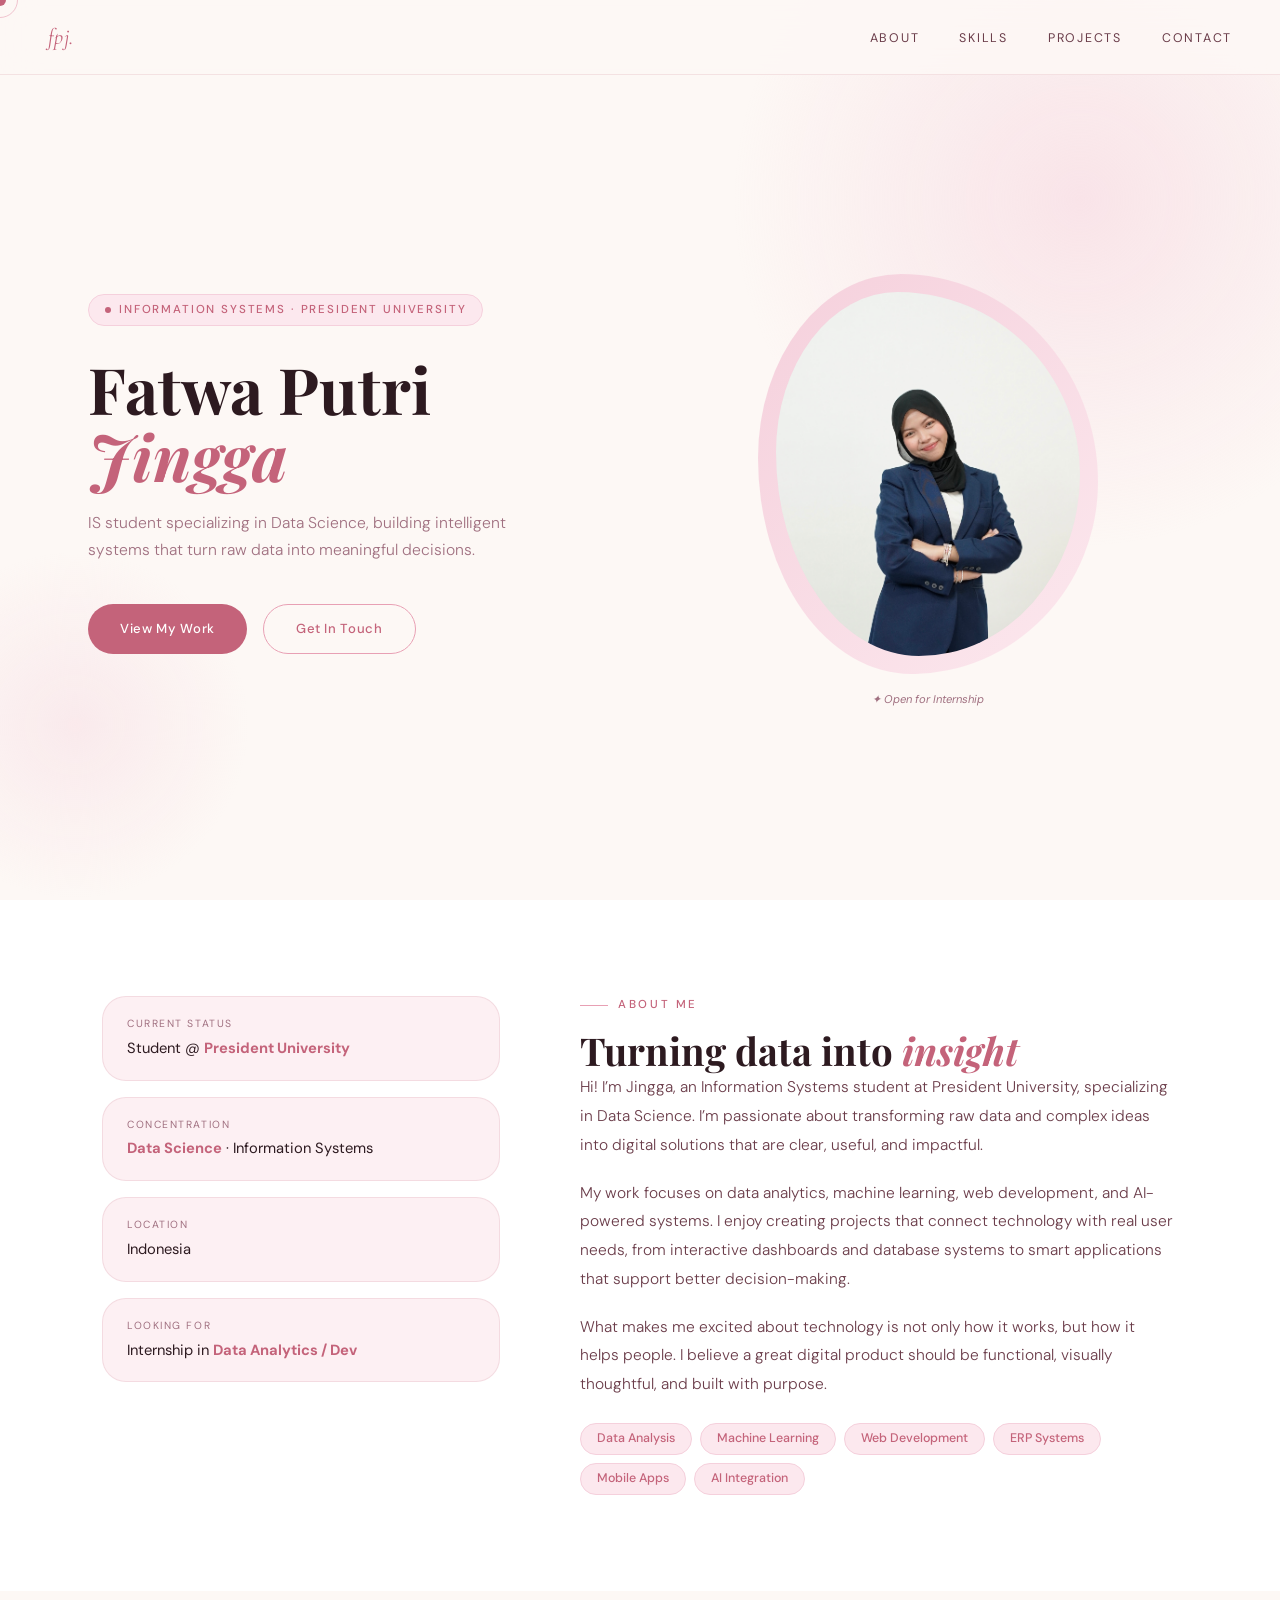
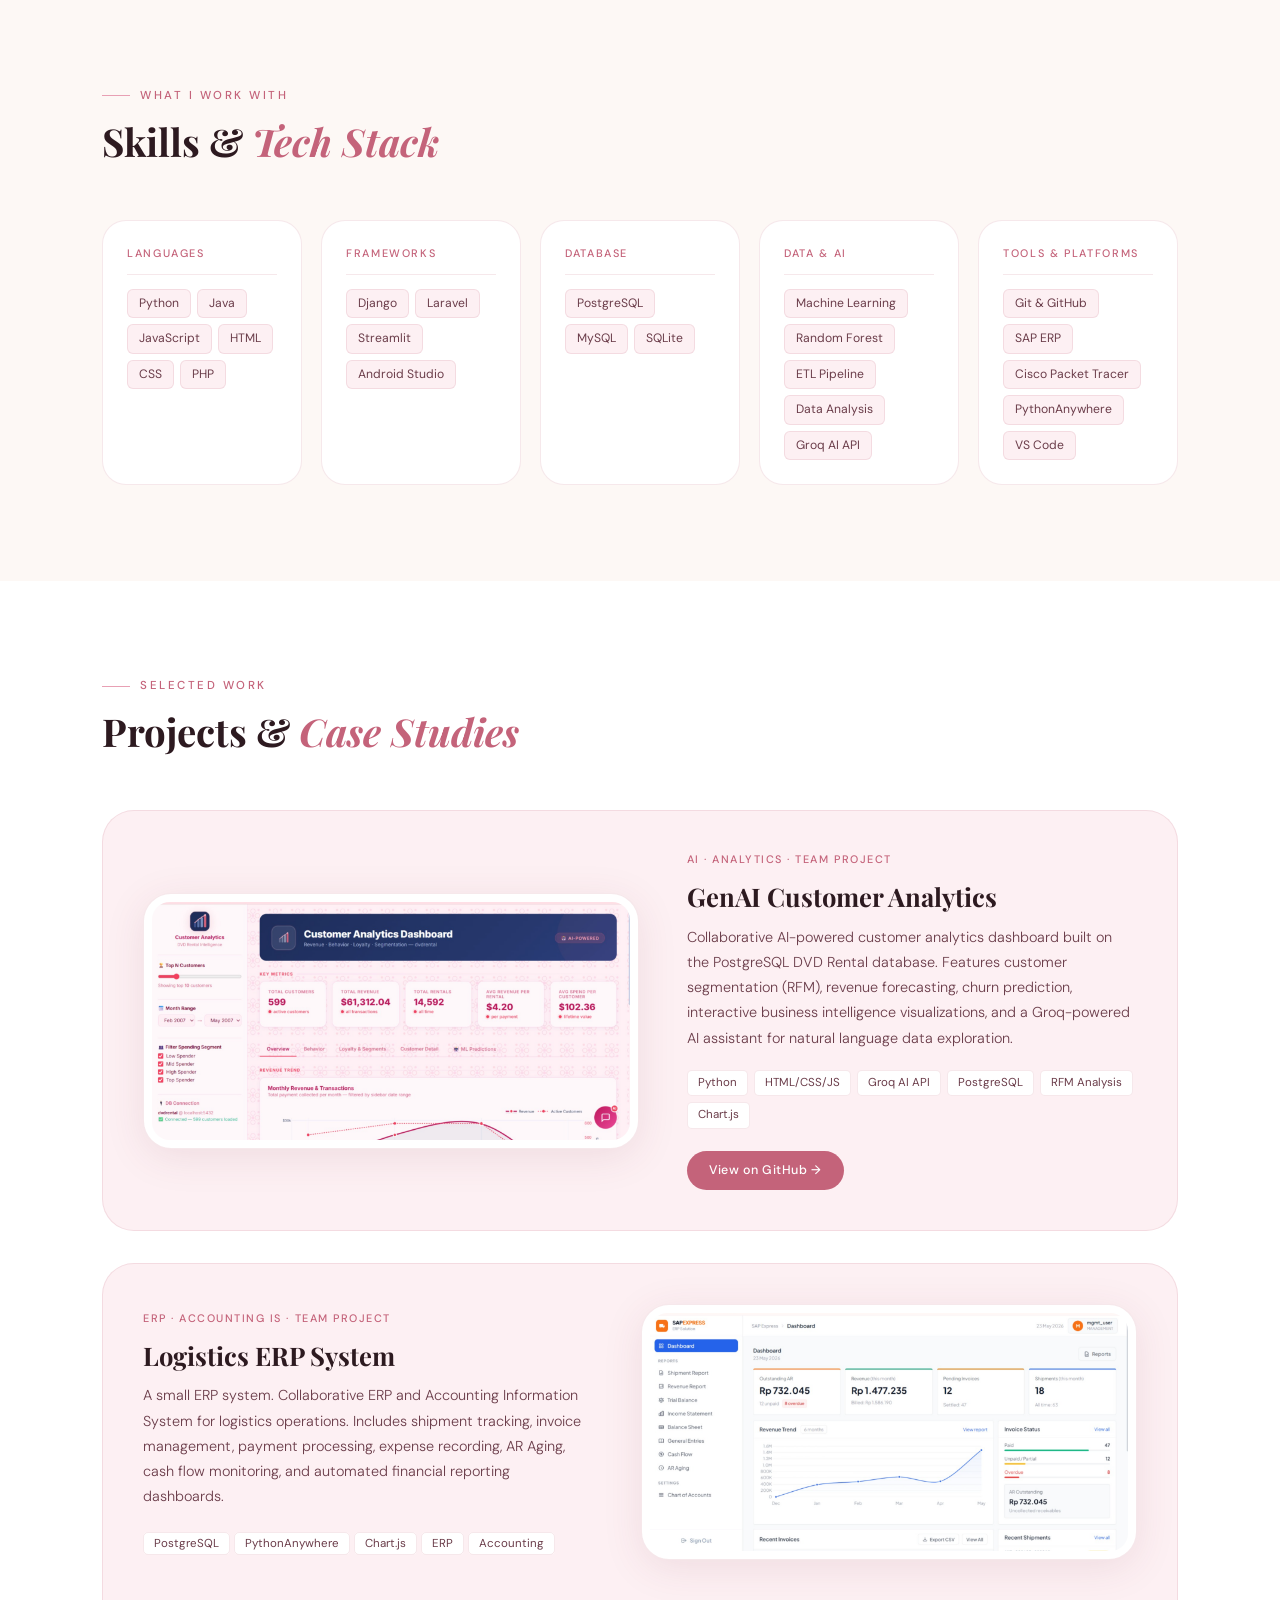
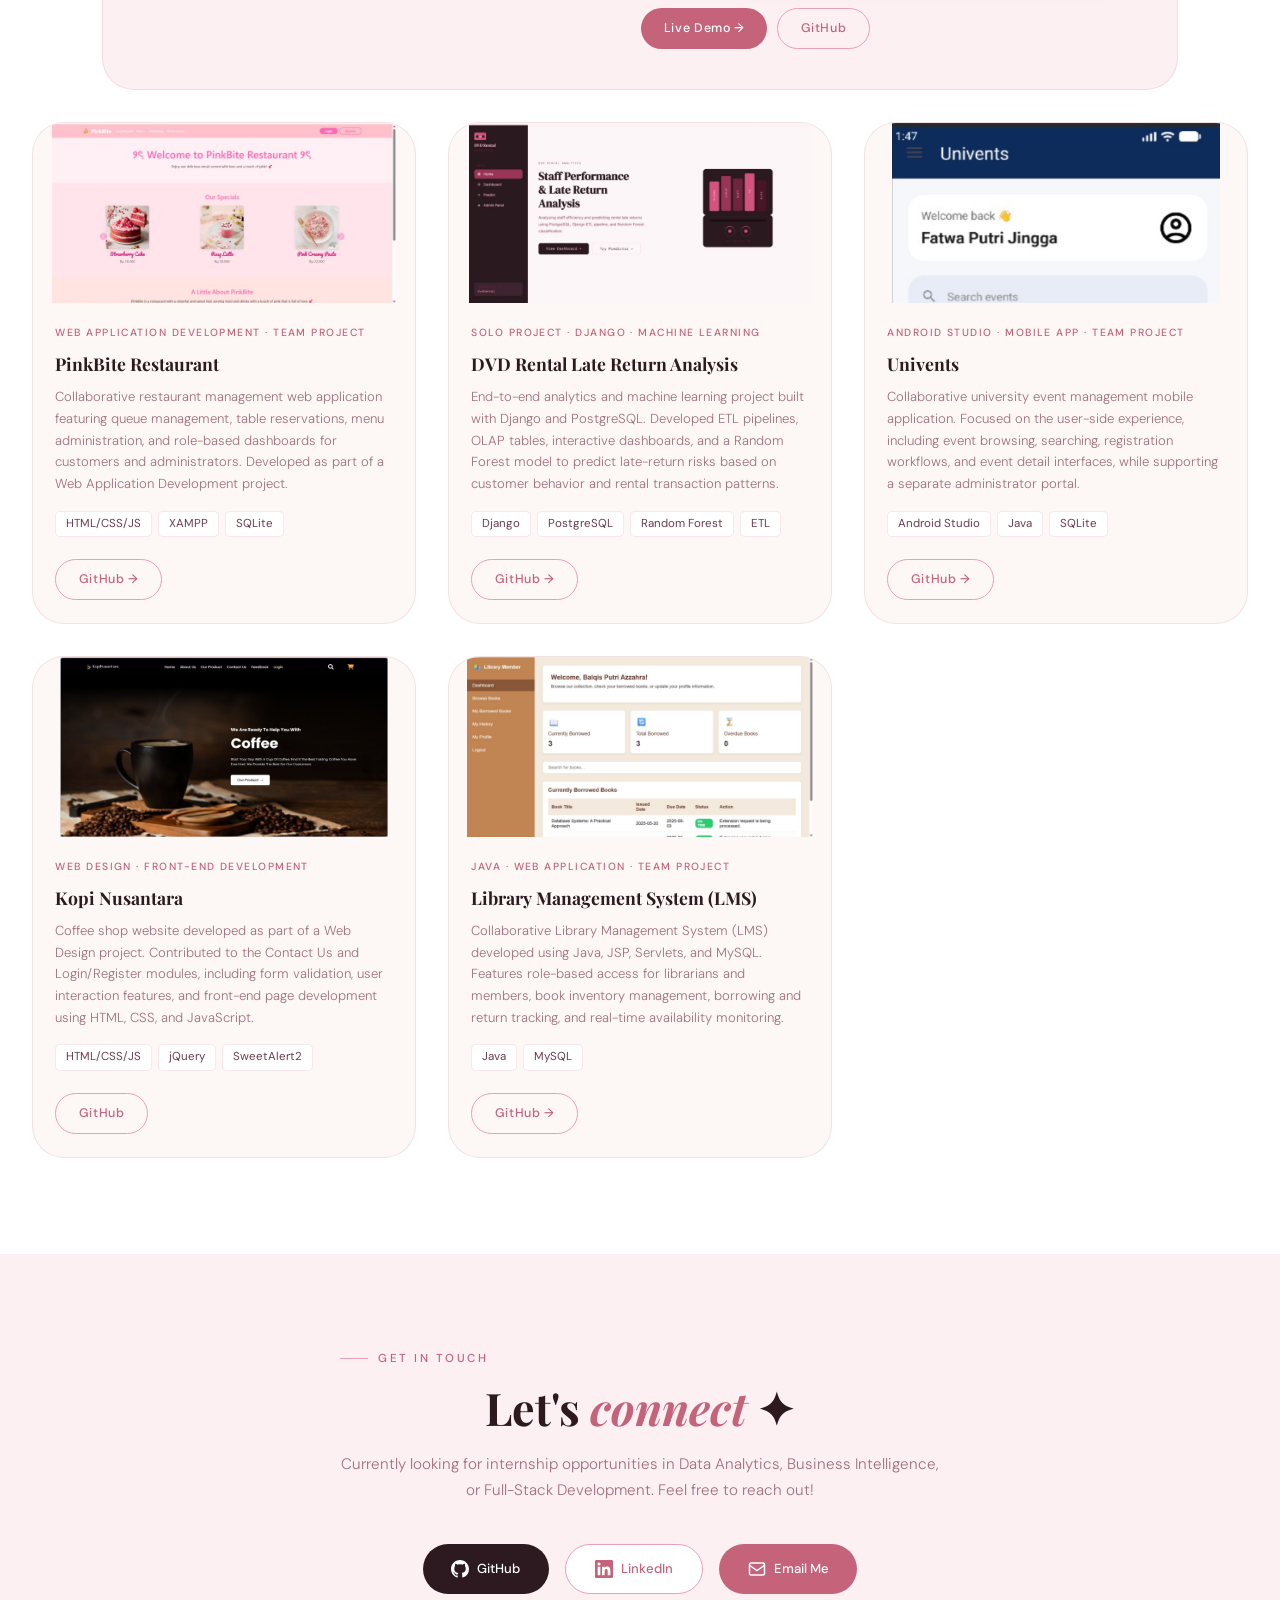
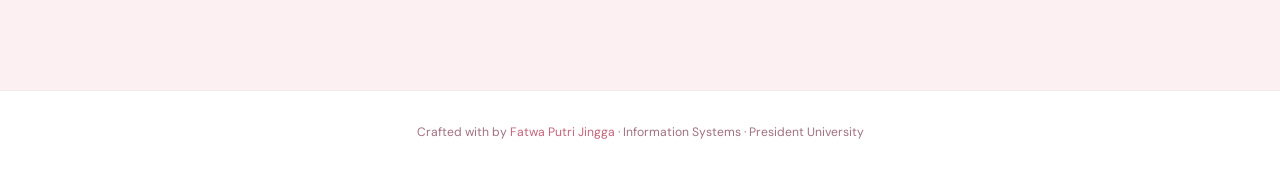
==== index.html @ 7d1b48f9 "Update index.html" ====
<!DOCTYPE html>
<html lang="en">
<head>
  <meta charset="UTF-8">
  <meta name="viewport" content="width=device-width, initial-scale=1.0">
  <meta name="description" content="Fatwa Putri Jingga, Information Systems student at President University, specializing in Data Science.">
  <title>Fatwa Putri Jingga | Portfolio</title>

  <!-- Google Fonts -->
  <link rel="preconnect" href="https://fonts.googleapis.com">
  <link rel="preconnect" href="https://fonts.gstatic.com" crossorigin>
  <link href="https://fonts.googleapis.com/css2?family=Cormorant+Garamond:ital,wght@0,300;0,400;0,600;1,300;1,400&family=DM+Sans:opsz,wght@9..40,300;9..40,400;9..40,500&family=Playfair+Display:ital,wght@0,700;1,400&display=swap" rel="stylesheet">

  <!-- Stylesheet -->
  <link rel="stylesheet" href="css/style.css">
</head>
<body>

  <!-- Custom Cursor -->
  <div class="cursor" id="cursor"></div>
  <div class="cursor-follower" id="follower"></div>

  <!-- ========== NAVBAR ========== -->
  <nav class="navbar" id="navbar">
    <a href="#hero" class="nav-logo">fpj.</a>
    <ul class="nav-links">
      <li><a href="#about">About</a></li>
      <li><a href="#skills">Skills</a></li>
      <li><a href="#projects">Projects</a></li>
      <li><a href="#contact">Contact</a></li>
    </ul>
    <button class="nav-toggle" id="navToggle" aria-label="Toggle menu">
      <span></span><span></span><span></span>
    </button>
  </nav>

  <!-- ========== HERO ========== -->
  <section id="hero" class="hero">
    <div class="hero-bg-blob blob-1"></div>
    <div class="hero-bg-blob blob-2"></div>

    <div class="hero-left">
      <div class="hero-eyebrow">
        <span class="eyebrow-dot"></span>
        Information Systems · President University
      </div>
      <h1 class="hero-name">
        Fatwa Putri<br>
        <span class="name-accent">Jingga</span>
      </h1>
      <p class="hero-tagline">
        IS student specializing in Data Science, building intelligent systems that turn raw data into meaningful decisions.
      </p>
      <div class="hero-cta">
        <a href="#projects" class="btn btn-primary">View My Work</a>
        <a href="#contact" class="btn btn-outline">Get In Touch</a>
      </div>
    </div>

    <div class="hero-right">
      <div class="photo-frame">
        <div class="photo-blob-bg"></div>
        <div class="photo-container">
          <img src="assets/images/jingga.jpeg" alt="Fatwa Putri Jingga">
          <div class="photo-placeholder">
            <div class="photo-placeholder-inner">
              <svg class="avatar-svg" viewBox="0 0 200 220" fill="none" xmlns="http://www.w3.org/2000/svg">
                <ellipse cx="100" cy="85" rx="42" ry="45" fill="#f5c6d4" opacity="0.9"/>
                <ellipse cx="100" cy="85" rx="34" ry="37" fill="#e8a0b4" opacity="0.7"/>
                <circle cx="100" cy="78" r="20" fill="#fdf0f3"/>
                <ellipse cx="93" cy="75" rx="3" ry="3.5" fill="#c4637a"/>
                <ellipse cx="107" cy="75" rx="3" ry="3.5" fill="#c4637a"/>
                <path d="M93 86 Q100 92 107 86" stroke="#c4637a" stroke-width="1.5" stroke-linecap="round" fill="none"/>
                <ellipse cx="86" cy="74" rx="6" ry="3" fill="#f5c6d4" opacity="0.6"/>
                <ellipse cx="114" cy="74" rx="6" ry="3" fill="#f5c6d4" opacity="0.6"/>
                <path d="M80 68 Q100 58 120 68" stroke="#7a2d42" stroke-width="1.2" stroke-linecap="round" fill="none" opacity="0.5"/>
                <ellipse cx="100" cy="165" rx="55" ry="40" fill="#f5c6d4" opacity="0.5"/>
                <path d="M60 130 Q65 108 100 105 Q135 108 140 130 L148 200 H52 Z" fill="#e8a0b4" opacity="0.6"/>
                <path d="M75 108 Q100 120 125 108" stroke="#fdf0f3" stroke-width="8" stroke-linecap="round" fill="none" opacity="0.4"/>
                <circle cx="68" cy="72" r="8" fill="#fce8ee" opacity="0.4"/>
                <circle cx="132" cy="68" r="6" fill="#fce8ee" opacity="0.3"/>
                <circle cx="78" cy="55" r="4" fill="#fce8ee" opacity="0.3"/>
              </svg>
              <p class="placeholder-hint">Add your photo here ✦</p>
            </div>
          </div>
        </div>
        <!-- <div class="floating-tag tag-1">PinkBite</div>
        <div class="floating-tag tag-2">GenAI Analytics</div>
        <div class="floating-tag tag-3">Data Science</div> -->
        <p class="available-badge">✦ Open for Internship</p>
      </div>
    </div>
  </section>

  <!-- ========== ABOUT ========== -->
  <section id="about" class="about">
    <div class="container">
      <div class="about-grid">
        <div class="about-cards reveal">
          <div class="info-card">
            <span class="card-label">Current Status</span>
            <span class="card-value">Student @ <strong>President University</strong></span>
          </div>
          <div class="info-card">
            <span class="card-label">Concentration</span>
            <span class="card-value"><strong>Data Science</strong> · Information Systems</span>
          </div>
          <div class="info-card">
            <span class="card-label">Location</span>
            <span class="card-value">Indonesia</span>
          </div>
          <div class="info-card">
            <span class="card-label">Looking For</span>
            <span class="card-value">Internship in <strong>Data Analytics / Dev</strong></span>
          </div>
        </div>

        <div class="about-content reveal">
          <div class="section-eyebrow">About Me</div>
          <h2 class="section-title">Turning data into <em>insight</em></h2>
          <p class="about-text">
            Hi! I’m Jingga, an Information Systems student at President University, specializing in Data Science. I’m passionate about transforming raw data and complex ideas into digital solutions that are clear, useful, and impactful.</p>
          <p class="about-text">
            My work focuses on data analytics, machine learning, web development, and AI-powered systems. I enjoy creating projects that connect technology with real user needs, from interactive dashboards and database systems to smart applications that support better decision-making.
          </p>
          <p class="about-text">
            What makes me excited about technology is not only how it works, but how it helps people. I believe a great digital product should be functional, visually thoughtful, and built with purpose.
          </p>
          <div class="focus-pills">
            <span class="pill">Data Analysis</span>
            <span class="pill">Machine Learning</span>
            <span class="pill">Web Development</span>
            <span class="pill">ERP Systems</span>
            <span class="pill">Mobile Apps</span>
            <span class="pill">AI Integration</span>
          </div>
        </div>
      </div>
    </div>
  </section>

  <!-- ========== SKILLS ========== -->
  <section id="skills" class="skills">
    <div class="container">
      <div class="section-header reveal">
        <div class="section-eyebrow">What I Work With</div>
        <h2 class="section-title">Skills & <em>Tech Stack</em></h2>
      </div>
      <div class="skills-grid reveal">
        <div class="skill-group">
          <h3 class="skill-group-title">Languages</h3>
          <div class="skill-tags">
            <span class="skill-tag">Python</span>
            <span class="skill-tag">Java</span>
            <span class="skill-tag">JavaScript</span>
            <span class="skill-tag">HTML</span>
            <span class="skill-tag">CSS</span>
            <span class="skill-tag">PHP</span>
          </div>
        </div>
        <div class="skill-group">
          <h3 class="skill-group-title">Frameworks</h3>
          <div class="skill-tags">
            <span class="skill-tag">Django</span>
            <span class="skill-tag">Laravel</span>
            <span class="skill-tag">Streamlit</span>
            <span class="skill-tag">Android Studio</span>
          </div>
        </div>
        <div class="skill-group">
          <h3 class="skill-group-title">Database</h3>
          <div class="skill-tags">
            <span class="skill-tag">PostgreSQL</span>
            <span class="skill-tag">MySQL</span>
            <span class="skill-tag">SQLite</span>
          </div>
        </div>
        <div class="skill-group">
          <h3 class="skill-group-title">Data & AI</h3>
          <div class="skill-tags">
            <span class="skill-tag">Machine Learning</span>
            <span class="skill-tag">Random Forest</span>
            <span class="skill-tag">ETL Pipeline</span>
            <span class="skill-tag">Data Analysis</span>
            <span class="skill-tag">Groq AI API</span>
          </div>
        </div>
        <div class="skill-group">
          <h3 class="skill-group-title">Tools & Platforms</h3>
          <div class="skill-tags">
            <span class="skill-tag">Git & GitHub</span>
            <span class="skill-tag">SAP ERP</span>
            <span class="skill-tag">Cisco Packet Tracer</span>
            <span class="skill-tag">PythonAnywhere</span>
            <span class="skill-tag">VS Code</span>
          </div>
        </div>
      </div>
    </div>
  </section>

  <!-- ========== PROJECTS ========== -->
  <section id="projects" class="projects">
    <div class="container">
      <div class="section-header reveal">
        <div class="section-eyebrow">Selected Work</div>
        <h2 class="section-title">Projects & <em>Case Studies</em></h2>
      </div>

      <!-- Featured: GenAI -->
      <div class="featured-card reveal">
        <div class="featured-img dashboard-img">
          <img src="assets/images/customer-analytics.png" alt="GenAI Customer Analytics">
        </div>
        <div class="featured-info">
          <div class="project-badge">AI · Analytics · Team Project</div>
          <h3 class="project-title">GenAI Customer Analytics</h3>
          <p class="project-desc">Collaborative AI-powered customer analytics dashboard built on the PostgreSQL DVD Rental database. Features customer segmentation (RFM), revenue forecasting, churn prediction, interactive business intelligence visualizations, and a Groq-powered AI assistant for natural language data exploration.</p>
          <div class="project-tech">
            <span class="tech-tag">Python</span>
            <span class="tech-tag">HTML/CSS/JS</span>
            <span class="tech-tag">Groq AI API</span>
            <span class="tech-tag">PostgreSQL</span>
            <span class="tech-tag">RFM Analysis</span>
            <span class="tech-tag">Chart.js</span>
          </div>
          <div class="project-links">
            <a href="https://github.com/marshaauliarizky/GEN-AI-Project"
              target="_blank"
              rel="noopener noreferrer"
              class="btn btn-primary btn-sm">
              View on GitHub →
            </a>
          </div>
        </div>
      </div>

      <!-- Featured: SAP Express -->
      <div class="featured-card featured-reverse reveal">
        <div class="featured-img dashboard-img">
          <img src="assets/images/sap-express.png" alt="Logistics ERP System">
        </div>
        <div class="featured-info">
          <div class="project-badge">ERP · Accounting IS · Team Project</div>
          <h3 class="project-title">Logistics ERP System</h3>
          <p class="project-desc">A small ERP system. Collaborative ERP and Accounting Information System for logistics operations. Includes shipment tracking, invoice management, payment processing, expense recording, AR Aging, cash flow monitoring, and automated financial reporting dashboards.</p>
            <span class="tech-tag">PostgreSQL</span>
            <span class="tech-tag">PythonAnywhere</span>
            <span class="tech-tag">Chart.js</span>
            <span class="tech-tag">ERP</span>
            <span class="tech-tag">Accounting</span>
          </div>
          <div class="project-links">
            <a href="https://guzelaz23.pythonanywhere.com/dashboard/" target="_blank" rel="noopener noreferrer" class="btn btn-primary btn-sm">Live Demo →</a>
            <a href="https://github.com/guzelaz23/LogisticsERPSystem" target="_blank" rel="noopener noreferrer" class="btn btn-outline btn-sm">GitHub</a>
          </div>
        </div>
      </div>

      <!-- Project Grid -->
      <div class="projects-grid">

        <div class="project-card reveal">
          <div class="card-img">
            <img src="assets/images/pinkbite.jpeg" alt="PinkBite Restaurant" class="project-image">
          </div>
          <div class="card-body">
            <div class="card-badge">Web Application Development · Team Project</div>
            <h3 class="card-title">PinkBite Restaurant</h3>
            <p class="card-desc">Collaborative restaurant management web application featuring queue management, table reservations, menu administration, and role-based dashboards for customers and administrators. Developed as part of a Web Application Development project.</p>
            <div class="project-tech">
              <span class="tech-tag">HTML/CSS/JS</span>
              <span class="tech-tag">XAMPP</span>
              <span class="tech-tag">SQLite</span>
            </div>
            <a href="https://github.com/jingga06/PinkBite-Database" target="_blank" rel="noopener noreferrer" class="btn btn-outline btn-sm">GitHub →</a>
          </div>
        </div>

        <div class="project-card reveal">
          <div class="card-img">
            <img src="assets/images/staff-performance-and-late-return-analysis.jpeg" alt="DVD Rental Late Return Analysis" class="project-image">
          </div>
          <div class="card-body">
            <div class="card-badge">Solo Project · Django · Machine Learning</div>
            <h3 class="card-title">DVD Rental Late Return Analysis</h3>
            <p class="card-desc">End-to-end analytics and machine learning project built with Django and PostgreSQL. Developed ETL pipelines, OLAP tables, interactive dashboards, and a Random Forest model to predict late-return risks based on customer behavior and rental transaction patterns.</p>
            <div class="project-tech">
              <span class="tech-tag">Django</span>
              <span class="tech-tag">PostgreSQL</span>
              <span class="tech-tag">Random Forest</span>
              <span class="tech-tag">ETL</span>
            </div>
            <a href="https://github.com/jingga06/Staff-Performance-and-Late-Return-Analysis" target="_blank" rel="noopener noreferrer" class="btn btn-outline btn-sm">GitHub →</a>
          </div>
        </div>

        <div class="project-card reveal">
          <div class="card-img">
            <img src="assets/images/univents.png" alt="Univents" class="project-image">
          </div>
          <div class="card-body">
            <div class="card-badge">Android Studio · Mobile App · Team Project</div>
            <h3 class="card-title">Univents</h3>
            <p class="card-desc">Collaborative university event management mobile application. Focused on the user-side experience, including event browsing, searching, registration workflows, and event detail interfaces, while supporting a separate administrator portal.</p>
            <div class="project-tech">
              <span class="tech-tag">Android Studio</span>
              <span class="tech-tag">Java</span>
              <span class="tech-tag">SQLite</span>
            </div>
            <a href="https://github.com/jingga06/Univents" target="_blank" rel="noopener noreferrer" class="btn btn-outline btn-sm">GitHub →</a>
          </div>
        </div>

        <div class="project-card reveal">
          <div class="card-img">
            <img src="assets/images/kopinusantara.png" alt="Kopi Nusantara" class="project-image">
          </div>
          <div class="card-body">
            <div class="card-badge">Web Design · Front-End Development</div>
            <h3 class="card-title">Kopi Nusantara</h3>
            <p class="card-desc">Coffee shop website developed as part of a Web Design project. Contributed to the Contact Us and Login/Register modules, including form validation, user interaction features, and front-end page development using HTML, CSS, and JavaScript.</p>
            <div class="project-tech">
              <span class="tech-tag">HTML/CSS/JS</span>
              <span class="tech-tag">jQuery</span>
              <span class="tech-tag">SweetAlert2</span>
            </div>
            <div class="project-links">
              <!-- <a href="https://kopinusantara.berkumpulyuk.com/IndexFrame.html" target="_blank" rel="noopener noreferrer" class="btn btn-primary btn-sm">Live →</a> -->
              <a href="https://github.com/jingga06/KopiNusantara-WebDesign" target="_blank" rel="noopener noreferrer" class="btn btn-outline btn-sm">GitHub</a>
            </div>
          </div>
        </div>

        <div class="project-card reveal">
          <div class="card-img">
            <img src="assets/images/lms-customer.png" alt="Library Management System (LMS)" class="project-image">
          </div>
          <div class="card-body">
            <div class="card-badge">Java · Web Application · Team Project</div>
            <h3 class="card-title">Library Management System (LMS)</h3>
            <p class="card-desc">Collaborative Library Management System (LMS) developed using Java, JSP, Servlets, and MySQL. Features role-based access for librarians and members, book inventory management, borrowing and return tracking, and real-time availability monitoring.</p>
            <div class="project-tech">
              <span class="tech-tag">Java</span>
              <span class="tech-tag">MySQL</span>
            </div>
            <a href="https://github.com/jingga06/Library-Management-System" target="_blank" rel="noopener noreferrer" class="btn btn-outline btn-sm">GitHub →</a>
          </div>
        </div>

      </div>
    </div>
  </section>

  <!-- ========== CONTACT ========== -->
  <section id="contact" class="contact">
    <div class="container">
      <div class="contact-inner reveal">
        <div class="section-eyebrow">Get In Touch</div>
        <h2 class="contact-title">Let's <em>connect</em> ✦</h2>
        <p class="contact-sub">
          Currently looking for internship opportunities in Data Analytics, Business Intelligence, or Full-Stack Development. Feel free to reach out!
        </p>
        <div class="contact-links">
          <a href="https://github.com/jingga06" target="_blank" rel="noopener noreferrer" class="contact-btn github">
            <svg width="18" height="18" viewBox="0 0 24 24" fill="currentColor"><path d="M12 0C5.37 0 0 5.37 0 12c0 5.31 3.435 9.795 8.205 11.385.6.105.825-.255.825-.57 0-.285-.015-1.23-.015-2.235-3.015.555-3.795-.735-4.035-1.41-.135-.345-.72-1.41-1.23-1.695-.42-.225-1.02-.78-.015-.795.945-.015 1.62.87 1.845 1.23 1.08 1.815 2.805 1.305 3.495.99.105-.78.42-1.305.765-1.605-2.67-.3-5.46-1.335-5.46-5.925 0-1.305.465-2.385 1.23-3.225-.12-.3-.54-1.53.12-3.18 0 0 1.005-.315 3.3 1.23.96-.27 1.98-.405 3-.405s2.04.135 3 .405c2.295-1.56 3.3-1.23 3.3-1.23.66 1.65.24 2.88.12 3.18.765.84 1.23 1.905 1.23 3.225 0 4.605-2.805 5.625-5.475 5.925.435.375.81 1.095.81 2.22 0 1.605-.015 2.895-.015 3.3 0 .315.225.69.825.57A12.02 12.02 0 0024 12c0-6.63-5.37-12-12-12z"/></svg>
            GitHub
          </a>
          <a href="https://www.linkedin.com/in/fatwa-putri-jingga-980a13325?utm_source=share_via&utm_content=profile&utm_medium=member_ios" target="_blank" rel="noopener noreferrer" class="contact-btn linkedin">
            <svg width="18" height="18" viewBox="0 0 24 24" fill="currentColor"><path d="M20.447 20.452h-3.554v-5.569c0-1.328-.027-3.037-1.852-3.037-1.853 0-2.136 1.445-2.136 2.939v5.667H9.351V9h3.414v1.561h.046c.477-.9 1.637-1.85 3.37-1.85 3.601 0 4.267 2.37 4.267 5.455v6.286zM5.337 7.433a2.062 2.062 0 01-2.063-2.065 2.064 2.064 0 112.063 2.065zm1.782 13.019H3.555V9h3.564v11.452zM22.225 0H1.771C.792 0 0 .774 0 1.729v20.542C0 23.227.792 24 1.771 24h20.451C23.2 24 24 23.227 24 22.271V1.729C24 .774 23.2 0 22.222 0h.003z"/></svg>
            LinkedIn
          </a>
          <a href="https://mail.google.com/mail/?view=cm&fs=1&to=fatwaptrjingga@gmail.com&su=Internship%20Opportunity" target="_blank" rel="noopener noreferrer" class="contact-btn email">
            <svg width="18" height="18" viewBox="0 0 24 24" fill="none" stroke="currentColor" stroke-width="2"><rect x="2" y="4" width="20" height="16" rx="2"/><path d="m22 7-10 7L2 7"/></svg>
            Email Me
          </a>
        </div>
      </div>
    </div>
  </section>

  <!-- ========== FOOTER ========== -->
  <footer class="footer">
    <p>Crafted with by <span>Fatwa Putri Jingga</span> · Information Systems · President University</p>
  </footer>

  <!-- Script -->
  <script src="js/main.js"></script>
</body>
</html>
---- css/style.css ----
/* =============================================
   FATWA PUTRI JINGGA — PORTFOLIO
   style.css
   ============================================= */

/* ---- FONTS & ROOT VARIABLES ---- */
:root {
  --rose:        #e8a0b4;
  --rose-deep:   #c4637a;
  --rose-dark:   #7a2d42;
  --rose-soft:   #f5d0dc;
  --rose-pale:   #fdf0f3;
  --blush:       #fce8ee;
  --cream:       #fdf8f5;
  --white:       #ffffff;
  --text:        #2d1a20;
  --text-mid:    #6b3d4a;
  --text-soft:   #a07080;
  --border:      rgba(196, 99, 122, 0.15);
  --shadow:      0 8px 40px rgba(122, 45, 66, 0.10);
  --shadow-lg:   0 16px 60px rgba(122, 45, 66, 0.14);

  --font-serif:  'Playfair Display', Georgia, serif;
  --font-display:'Cormorant Garamond', Georgia, serif;
  --font-sans:   'DM Sans', system-ui, sans-serif;

  --radius-sm:   8px;
  --radius-md:   16px;
  --radius-lg:   24px;
  --radius-xl:   32px;
  --radius-full: 999px;
}

/* ---- RESET ---- */
*, *::before, *::after {
  box-sizing: border-box;
  margin: 0;
  padding: 0;
}

html {
  scroll-behavior: smooth;
  font-size: 16px;
}

body {
  font-family: var(--font-sans);
  background-color: var(--cream);
  color: var(--text);
  overflow-x: hidden;
  cursor: none;
  line-height: 1.6;
}

img {
  max-width: 100%;
  display: block;
}

a {
  text-decoration: none;
  color: inherit;
}

ul {
  list-style: none;
}

/* ---- SCROLLBAR ---- */
::-webkit-scrollbar { width: 4px; }
::-webkit-scrollbar-track { background: var(--blush); }
::-webkit-scrollbar-thumb { background: var(--rose); border-radius: var(--radius-full); }

/* =============================================
   CURSOR
   ============================================= */
.cursor,
.cursor-follower {
  position: fixed;
  border-radius: 50%;
  pointer-events: none;
  z-index: 9999;
  transform: translate(-50%, -50%);
  transition: transform 0.15s ease, width 0.25s ease, height 0.25s ease, background 0.2s ease;
}

.cursor {
  width: 12px;
  height: 12px;
  background: var(--rose-deep);
}

.cursor-follower {
  width: 36px;
  height: 36px;
  border: 1.5px solid var(--rose);
  background: transparent;
  opacity: 0.6;
  z-index: 9998;
  transition: transform 0.18s ease;
}

/* =============================================
   NAVBAR
   ============================================= */
.navbar {
  position: fixed;
  top: 0; left: 0; right: 0;
  z-index: 100;
  display: flex;
  align-items: center;
  justify-content: space-between;
  padding: 1.2rem 3rem;
  background: rgba(253, 248, 245, 0.88);
  backdrop-filter: blur(18px);
  -webkit-backdrop-filter: blur(18px);
  border-bottom: 1px solid var(--border);
  transition: padding 0.3s ease, box-shadow 0.3s ease;
}

.navbar.scrolled {
  padding: 0.9rem 3rem;
  box-shadow: var(--shadow);
}

.nav-logo {
  font-family: var(--font-display);
  font-size: 1.4rem;
  font-weight: 400;
  font-style: italic;
  color: var(--rose-deep);
  letter-spacing: 0.02em;
}

.nav-links {
  display: flex;
  gap: 2.5rem;
}

.nav-links a {
  font-size: 0.78rem;
  font-weight: 400;
  letter-spacing: 0.14em;
  text-transform: uppercase;
  color: var(--text-mid);
  position: relative;
  transition: color 0.2s;
}

.nav-links a::after {
  content: '';
  position: absolute;
  bottom: -3px; left: 0;
  width: 0; height: 1px;
  background: var(--rose-deep);
  transition: width 0.3s ease;
}

.nav-links a:hover { color: var(--rose-deep); }
.nav-links a:hover::after { width: 100%; }

.nav-toggle {
  display: none;
  flex-direction: column;
  gap: 5px;
  background: none;
  border: none;
  cursor: pointer;
  padding: 4px;
}

.nav-toggle span {
  display: block;
  width: 22px; height: 2px;
  background: var(--rose-deep);
  border-radius: var(--radius-full);
  transition: all 0.3s ease;
}

/* =============================================
   SHARED / UTILITIES
   ============================================= */
.container {
  max-width: 1140px;
  margin: 0 auto;
  padding-left: 2rem;
  padding-right: 2rem;
}

section { padding: 6rem 0; }

.section-header { margin-bottom: 3.5rem; }

.section-eyebrow {
  font-size: 0.72rem;
  letter-spacing: 0.22em;
  text-transform: uppercase;
  color: var(--rose-deep);
  font-weight: 500;
  display: flex;
  align-items: center;
  gap: 10px;
  margin-bottom: 0.8rem;
}

.section-eyebrow::before {
  content: '';
  width: 28px; height: 1px;
  background: var(--rose);
  flex-shrink: 0;
}

.section-title {
  font-family: var(--font-serif);
  font-size: clamp(1.8rem, 3vw, 2.6rem);
  font-weight: 700;
  color: var(--text);
  line-height: 1.2;
}

.section-title em {
  color: var(--rose-deep);
  font-style: italic;
}

/* BUTTONS */
.btn {
  display: inline-flex;
  align-items: center;
  gap: 6px;
  padding: 0.85rem 2rem;
  border-radius: var(--radius-full);
  font-family: var(--font-sans);
  font-size: 0.82rem;
  font-weight: 500;
  letter-spacing: 0.05em;
  cursor: none;
  border: none;
  transition: background 0.2s ease, transform 0.2s ease, box-shadow 0.2s ease;
}

.btn-primary {
  background: var(--rose-deep);
  color: var(--white);
}

.btn-primary:hover {
  background: var(--rose-dark);
  transform: translateY(-2px);
  box-shadow: 0 8px 24px rgba(196, 99, 122, 0.3);
}

.btn-outline {
  background: transparent;
  color: var(--rose-deep);
  border: 1.5px solid var(--rose);
}

.btn-outline:hover {
  background: var(--blush);
  transform: translateY(-2px);
}

.btn-sm {
  padding: 0.6rem 1.4rem;
  font-size: 0.78rem;
}

/* REVEAL ANIMATION */
.reveal {
  opacity: 0;
  transform: translateY(32px);
  transition: opacity 0.7s ease, transform 0.7s ease;
}

.reveal.visible {
  opacity: 1;
  transform: translateY(0);
}

/* =============================================
   HERO
   ============================================= */
.hero {
  min-height: 100vh;
  display: grid;
  grid-template-columns: 1fr 1fr;
  align-items: center;
  gap: 3rem;
  padding: 8rem 3rem 5rem;
  max-width: 1200px;
  margin: 0 auto;
  position: relative;
  overflow: hidden;
}

.hero-bg-blob {
  position: fixed;
  border-radius: 50%;
  pointer-events: none;
  z-index: -1;
  background: radial-gradient(circle, var(--rose-soft) 0%, transparent 70%);
}

.blob-1 {
  width: 700px; height: 700px;
  top: -150px; right: -150px;
  opacity: 0.5;
}

.blob-2 {
  width: 350px; height: 350px;
  bottom: 0; left: -100px;
  opacity: 0.35;
}

/* Hero Left */
.hero-eyebrow {
  display: inline-flex;
  align-items: center;
  gap: 8px;
  font-size: 0.72rem;
  letter-spacing: 0.16em;
  text-transform: uppercase;
  color: var(--rose-deep);
  font-weight: 500;
  background: var(--blush);
  padding: 6px 16px;
  border-radius: var(--radius-full);
  border: 1px solid var(--rose-soft);
  margin-bottom: 1.8rem;
  animation: fadeUp 0.7s 0.1s ease both;
}

.eyebrow-dot {
  width: 6px; height: 6px;
  background: var(--rose-deep);
  border-radius: 50%;
  flex-shrink: 0;
}

.hero-name {
  font-family: var(--font-serif);
  font-size: clamp(2.8rem, 5vw, 4.2rem);
  font-weight: 700;
  line-height: 1.05;
  color: var(--text);
  animation: fadeUp 0.7s 0.2s ease both;
  margin-bottom: 0.3rem;
}

.name-accent {
  color: var(--rose-deep);
  font-style: italic;
}

.hero-tagline {
  font-size: 0.98rem;
  color: var(--text-soft);
  font-weight: 300;
  line-height: 1.75;
  max-width: 430px;
  margin: 1.2rem 0 2.5rem;
  animation: fadeUp 0.7s 0.3s ease both;
}

.hero-cta {
  display: flex;
  gap: 1rem;
  flex-wrap: wrap;
  animation: fadeUp 0.7s 0.4s ease both;
}

.hero-stats {
  display: flex;
  align-items: center;
  gap: 1.5rem;
  margin-top: 3rem;
  animation: fadeUp 0.7s 0.5s ease both;
}

.stat-item {
  display: flex;
  flex-direction: column;
  gap: 2px;
}

.stat-num {
  font-family: var(--font-serif);
  font-size: 2rem;
  font-weight: 700;
  color: var(--rose-deep);
  line-height: 1;
}

.stat-label {
  font-size: 0.7rem;
  color: var(--text-soft);
  letter-spacing: 0.06em;
}

.stat-divider {
  width: 1px;
  height: 36px;
  background: var(--border);
  flex-shrink: 0;
}

/* Hero Right — Photo */
.hero-right {
  display: flex;
  justify-content: center;
  align-items: center;
  animation: fadeIn 1s 0.5s ease both;
}

.photo-frame {
  position: relative;
  width: 340px;
  height: 400px;
}

.photo-blob-bg {
  position: absolute;
  inset: 0;
  background: linear-gradient(135deg, var(--rose-soft), var(--blush));
  border-radius: 42% 58% 55% 45% / 46% 52% 48% 54%;
  animation: morphBlob 9s ease-in-out infinite;
}

.photo-container {
  position: absolute;
  inset: 18px;
  border-radius: 40% 60% 53% 47% / 44% 50% 50% 56%;
  overflow: hidden;
  animation: morphBlob 9s 1s ease-in-out infinite;
}

.photo-placeholder {
  width: 100%;
  height: 100%;
  background: var(--blush);
  display: flex;
  align-items: center;
  justify-content: center;
}

.photo-placeholder-inner {
  display: flex;
  flex-direction: column;
  align-items: center;
  gap: 8px;
  padding: 1rem;
}

.avatar-svg {
  width: 160px;
  height: 180px;
}

.placeholder-hint {
  font-size: 0.7rem;
  color: var(--rose-deep);
  font-style: italic;
  text-align: center;
  opacity: 0.8;
}

.photo-container img {
  width: 100%;
  height: 100%;
  object-fit: cover;
}

.available-badge {
  position: absolute;
  bottom: -2.2rem;
  left: 50%;
  transform: translateX(-50%);
  font-size: 0.7rem;
  color: var(--text-soft);
  white-space: nowrap;
  font-style: italic;
}

.floating-tag {
  position: absolute;
  background: var(--white);
  border: 1px solid var(--border);
  border-radius: var(--radius-md);
  padding: 7px 14px;
  font-size: 0.72rem;
  font-weight: 500;
  color: var(--text-mid);
  box-shadow: var(--shadow);
  white-space: nowrap;
}

.tag-1 { top: 18px; left: -30px; animation: floatTag 4s ease-in-out infinite; }
.tag-2 { bottom: 55px; right: -22px; animation: floatTag 4s 1.5s ease-in-out infinite; }
.tag-3 { top: 155px; right: -40px; animation: floatTag 4s 0.8s ease-in-out infinite; }

/* =============================================
   ABOUT
   ============================================= */
.about {
  background: var(--white);
}

.about-grid {
  display: grid;
  grid-template-columns: 1fr 1.5fr;
  gap: 5rem;
  align-items: start;
}

.info-card {
  background: var(--rose-pale);
  border: 1px solid var(--border);
  border-radius: var(--radius-lg);
  padding: 1.2rem 1.5rem;
  margin-bottom: 1rem;
  display: flex;
  flex-direction: column;
  gap: 4px;
  transition: transform 0.2s, box-shadow 0.2s;
}

.info-card:hover {
  transform: translateX(4px);
  box-shadow: var(--shadow);
}

.card-label {
  font-size: 0.65rem;
  text-transform: uppercase;
  letter-spacing: 0.15em;
  color: var(--text-soft);
}

.card-value {
  font-size: 0.92rem;
  color: var(--text);
}

.card-value strong { color: var(--rose-deep); }

.about-text {
  font-size: 0.97rem;
  line-height: 1.85;
  color: var(--text-mid);
  font-weight: 300;
  margin-bottom: 1.2rem;
}

.focus-pills {
  display: flex;
  flex-wrap: wrap;
  gap: 8px;
  margin-top: 1.5rem;
}

.pill {
  padding: 5px 16px;
  border-radius: var(--radius-full);
  background: var(--blush);
  border: 1px solid var(--rose-soft);
  font-size: 0.78rem;
  color: var(--rose-deep);
  font-weight: 500;
}

/* =============================================
   SKILLS
   ============================================= */
.skills {
  background: var(--cream);
}

.skills-grid {
  display: grid;
  grid-template-columns: repeat(auto-fit, minmax(195px, 1fr));
  gap: 1.2rem;
}

.skill-group {
  background: var(--white);
  border: 1px solid var(--border);
  border-radius: var(--radius-lg);
  padding: 1.5rem;
  transition: transform 0.25s ease, box-shadow 0.25s ease;
}

.skill-group:hover {
  transform: translateY(-5px);
  box-shadow: var(--shadow-lg);
}

.skill-group-title {
  font-size: 0.68rem;
  text-transform: uppercase;
  letter-spacing: 0.15em;
  color: var(--rose-deep);
  font-weight: 500;
  padding-bottom: 0.7rem;
  margin-bottom: 0.9rem;
  border-bottom: 1px solid var(--border);
}

.skill-tags {
  display: flex;
  flex-wrap: wrap;
  gap: 6px;
}

.skill-tag {
  font-size: 0.76rem;
  padding: 4px 11px;
  border-radius: 6px;
  background: var(--rose-pale);
  color: var(--text-mid);
  border: 1px solid var(--border);
}

/* =============================================
   PROJECTS
   ============================================= */
.projects {
  background: var(--white);
  padding-left: 2rem;
  padding-right: 2rem;
}

/* Featured cards */
.featured-card {
  display: grid;
  grid-template-columns: 1.1fr 1fr;
  gap: 3rem;
  align-items: center;
  background: var(--rose-pale);
  border: 1px solid var(--border);
  border-radius: var(--radius-xl);
  padding: 2.5rem;
  margin-bottom: 2rem;
  position: relative;
  overflow: hidden;
  transition: box-shadow 0.3s ease;
}

.featured-card:hover { box-shadow: var(--shadow-lg); }

.featured-reverse { direction: rtl; }
.featured-reverse > * { direction: ltr; }

.featured-img {
  border-radius: var(--radius-lg);
  overflow: hidden;
  border: 1px solid var(--border);
  box-shadow: var(--shadow);
}

.featured-img img {
  width: 100%;
  height: 260px;
  object-fit: cover;
  transition: transform 0.5s ease;
}

.featured-card:hover .featured-img img { transform: scale(1.04); }

.img-placeholder {
  width: 100%;
  height: 260px;
  display: flex;
  align-items: center;
  justify-content: center;
  font-size: 0.8rem;
  color: rgba(255,255,255,0.5);
  font-style: italic;
}

.project-badge {
  font-size: 0.68rem;
  text-transform: uppercase;
  letter-spacing: 0.14em;
  color: var(--rose-deep);
  font-weight: 500;
  margin-bottom: 0.7rem;
}

.project-title {
  font-family: var(--font-serif);
  font-size: 1.6rem;
  font-weight: 700;
  color: var(--text);
  margin-bottom: 0.8rem;
  line-height: 1.25;
}

.project-desc {
  font-size: 0.9rem;
  color: var(--text-mid);
  line-height: 1.75;
  font-weight: 300;
  margin-bottom: 1.2rem;
}

.project-tech {
  display: flex;
  flex-wrap: wrap;
  gap: 6px;
  margin-bottom: 1.4rem;
}

.tech-tag {
  font-size: 0.72rem;
  padding: 3px 10px;
  border-radius: 5px;
  background: var(--white);
  color: var(--text-mid);
  border: 1px solid var(--border);
}

.project-links {
  display: flex;
  gap: 10px;
  flex-wrap: wrap;
}

/* Project grid */
.projects-grid {
  display: grid;
  grid-template-columns: repeat(auto-fit, minmax(320px, 1fr));
  gap: 2rem;
  margin-top: 0.5rem;
}

.project-card {
  background: var(--cream);
  border: 1px solid var(--border);
  border-radius: var(--radius-xl);
  overflow: hidden;
  transition: transform 0.25s ease, box-shadow 0.25s ease;
  min-width: 0;
}

.project-card:hover {
  transform: translateY(-6px);
  box-shadow: var(--shadow-lg);
}

.card-img {
  height: 180px;
  overflow: hidden;
}

.card-img img {
  width: 100%;
  height: 100%;
  object-fit: contain;
  /* kalo mau menuhin kotak si gambarnya gtu nyesuain kotaknya itu ganti jadi cover */
  transition: transform 0.4s ease;
}

.project-card:hover .card-img img { transform: scale(1.06); }

.card-img .img-placeholder { height: 180px; }

.card-body {
  padding: 1.4rem;
}

.card-badge {
  font-size: 0.65rem;
  text-transform: uppercase;
  letter-spacing: 0.14em;
  color: var(--rose-deep);
  font-weight: 500;
  margin-bottom: 0.5rem;
}

.card-title {
  font-family: var(--font-serif);
  font-size: 1.1rem;
  font-weight: 700;
  color: var(--text);
  margin-bottom: 0.5rem;
}

.card-desc {
  font-size: 0.82rem;
  color: var(--text-soft);
  line-height: 1.65;
  font-weight: 300;
  margin-bottom: 1rem;
}

/* image */
.project-image {
  width: 100%;
  height: 100%;
  object-fit: cover;
  display: block;
}

.dashboard-img {
  background: #fff;
  padding: 8px;
  border-radius: 28px;
  overflow: hidden;
  display: flex;
  align-items: center;
  justify-content: center;
}

.dashboard-img img {
  width: 100%;
  height: 100%;
  object-fit: contain;
  border-radius: 18px;
  display: block;
}

/* =============================================
   CONTACT
   ============================================= */
.contact {
  background: var(--rose-pale);
}

.contact-inner {
  max-width: 600px;
  margin: 0 auto;
  text-align: center;
}

.contact-title {
  font-family: var(--font-serif);
  font-size: clamp(1.8rem, 4vw, 2.8rem);
  color: var(--text);
  margin-bottom: 1rem;
  line-height: 1.2;
}

.contact-title em { color: var(--rose-deep); }

.contact-sub {
  font-size: 0.95rem;
  color: var(--text-soft);
  line-height: 1.75;
  margin-bottom: 2.5rem;
  font-weight: 300;
}

.contact-links {
  display: flex;
  justify-content: center;
  gap: 1rem;
  flex-wrap: wrap;
}

.contact-btn {
  display: inline-flex;
  align-items: center;
  gap: 8px;
  padding: 0.85rem 1.8rem;
  border-radius: var(--radius-full);
  font-size: 0.82rem;
  font-weight: 500;
  cursor: none;
  transition: all 0.2s ease;
}

.contact-btn:hover { transform: translateY(-2px); }

.contact-btn.github { background: var(--text); color: var(--white); }
.contact-btn.github:hover { background: var(--rose-dark); box-shadow: 0 8px 24px rgba(122,45,66,0.25); }

.contact-btn.linkedin { background: var(--white); color: var(--rose-deep); border: 1.5px solid var(--rose); }
.contact-btn.linkedin:hover { background: var(--blush); }

.contact-btn.email { background: var(--rose-deep); color: var(--white); }
.contact-btn.email:hover { background: var(--rose-dark); box-shadow: 0 8px 24px rgba(196,99,122,0.3); }

/* =============================================
   FOOTER
   ============================================= */
.footer {
  text-align: center;
  padding: 2rem;
  font-size: 0.76rem;
  color: var(--text-soft);
  border-top: 1px solid var(--border);
  background: var(--white);
}

.footer span { color: var(--rose-deep); }

/* =============================================
   ANIMATIONS
   ============================================= */
@keyframes fadeUp {
  from { opacity: 0; transform: translateY(24px); }
  to   { opacity: 1; transform: translateY(0); }
}

@keyframes fadeIn {
  from { opacity: 0; }
  to   { opacity: 1; }
}

@keyframes floatTag {
  0%, 100% { transform: translateY(0); }
  50%       { transform: translateY(-10px); }
}

@keyframes morphBlob {
  0%, 100% { border-radius: 42% 58% 55% 45% / 46% 52% 48% 54%; }
  33%       { border-radius: 56% 44% 40% 60% / 62% 44% 56% 38%; }
  66%       { border-radius: 44% 56% 62% 38% / 50% 62% 38% 50%; }
}

/* =============================================
   RESPONSIVE
   ============================================= */
@media (max-width: 900px) {
  .hero {
    grid-template-columns: 1fr;
    padding: 7rem 1.5rem 4rem;
    text-align: center;
  }

  .hero-eyebrow,
  .hero-cta,
  .hero-stats { justify-content: center; }

  .hero-tagline { margin-left: auto; margin-right: auto; }

  .hero-right { margin-top: 1.5rem; }

  .photo-frame { width: 260px; height: 310px; }

  .floating-tag { display: none; }

  .about-grid { grid-template-columns: 1fr; gap: 2.5rem; }

  .featured-card { grid-template-columns: 1fr; }
  .featured-reverse { direction: ltr; }

  section { padding: 4rem 0; }

  .navbar { padding: 1rem 1.5rem; }

  .nav-links { display: none; }

  .nav-toggle { display: flex; }
  
}

@media (max-width: 600px) {
  body { cursor: auto; }
  .cursor, .cursor-follower { display: none; }

  .hero-name { font-size: 2.4rem; }

  .contact-links { flex-direction: column; align-items: center; }
}

.photo-container video {
  width: 100%;
  height: 100%;
  object-fit: cover;
}

/* kalo nanti diganti ke photo profile beneran jadi gini
.photo-container img {
  width: 100%;
  height: 100%;
  object-fit: cover;
} */
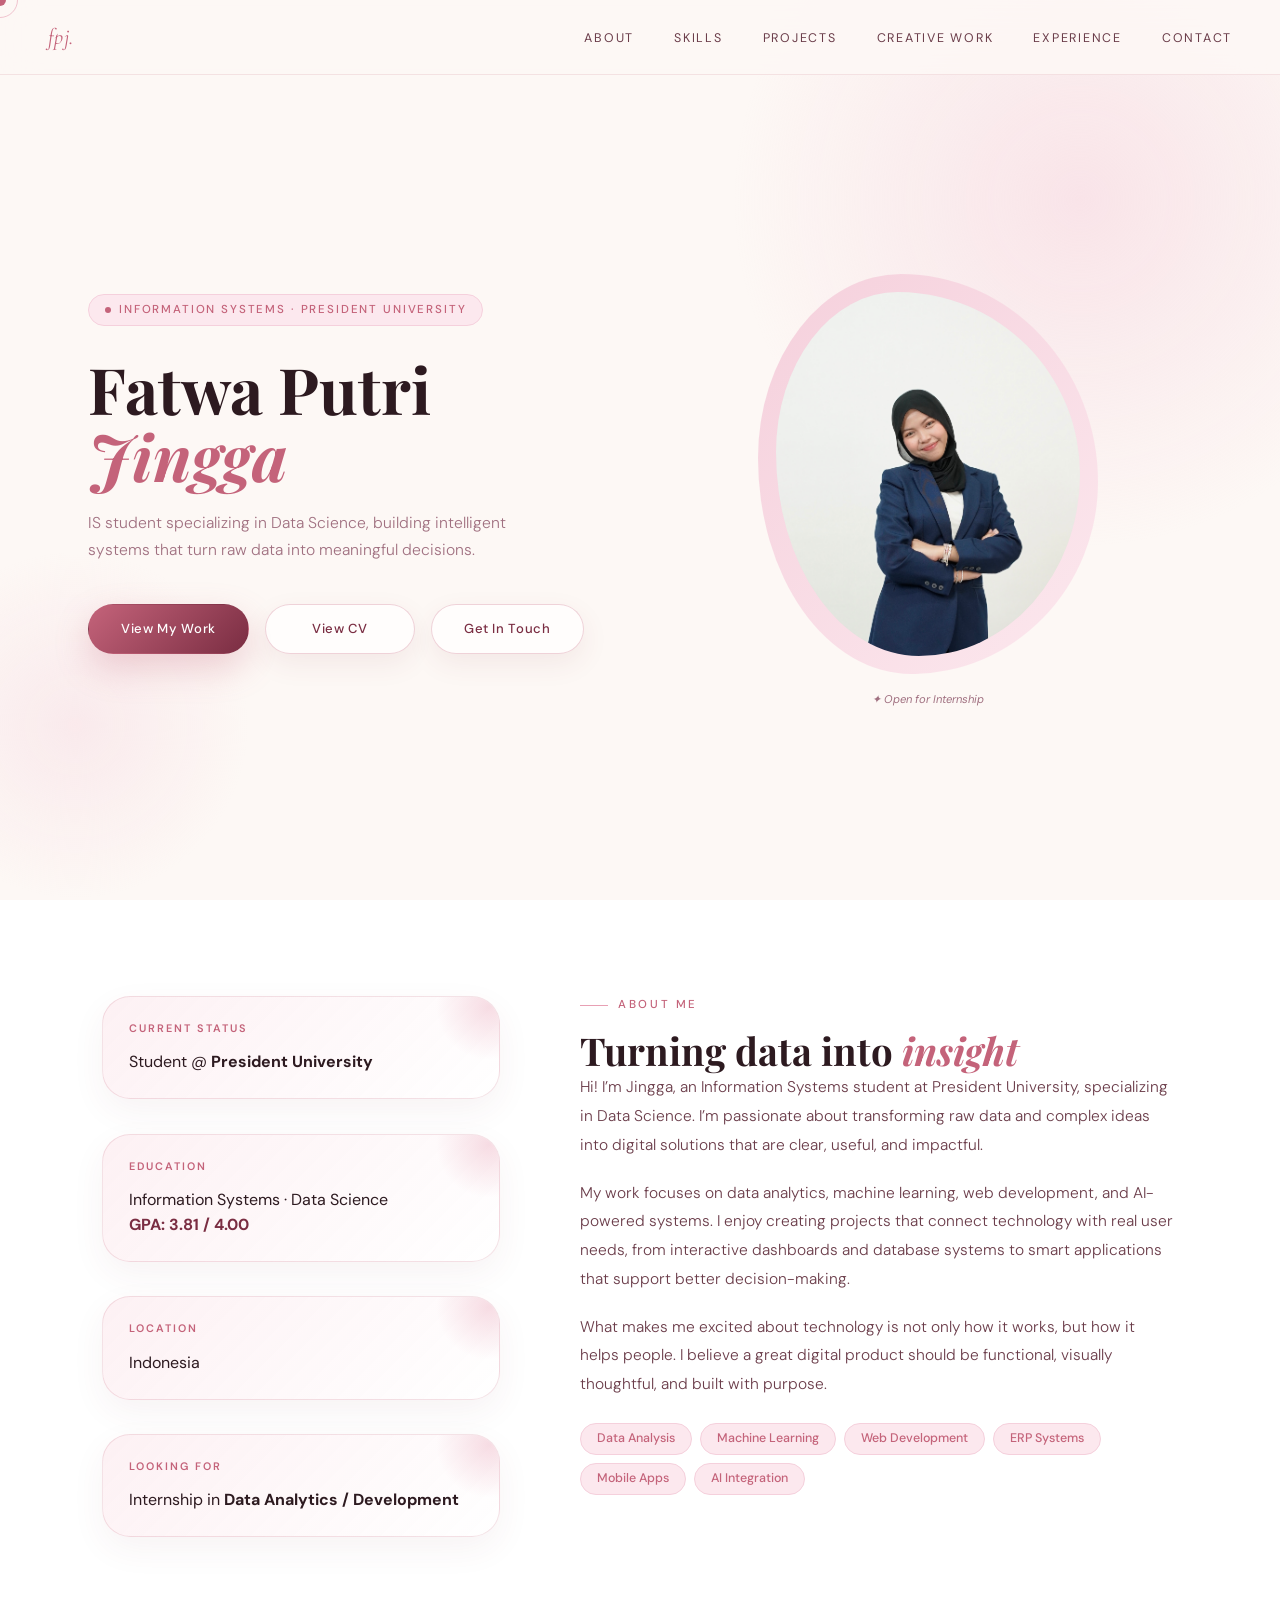
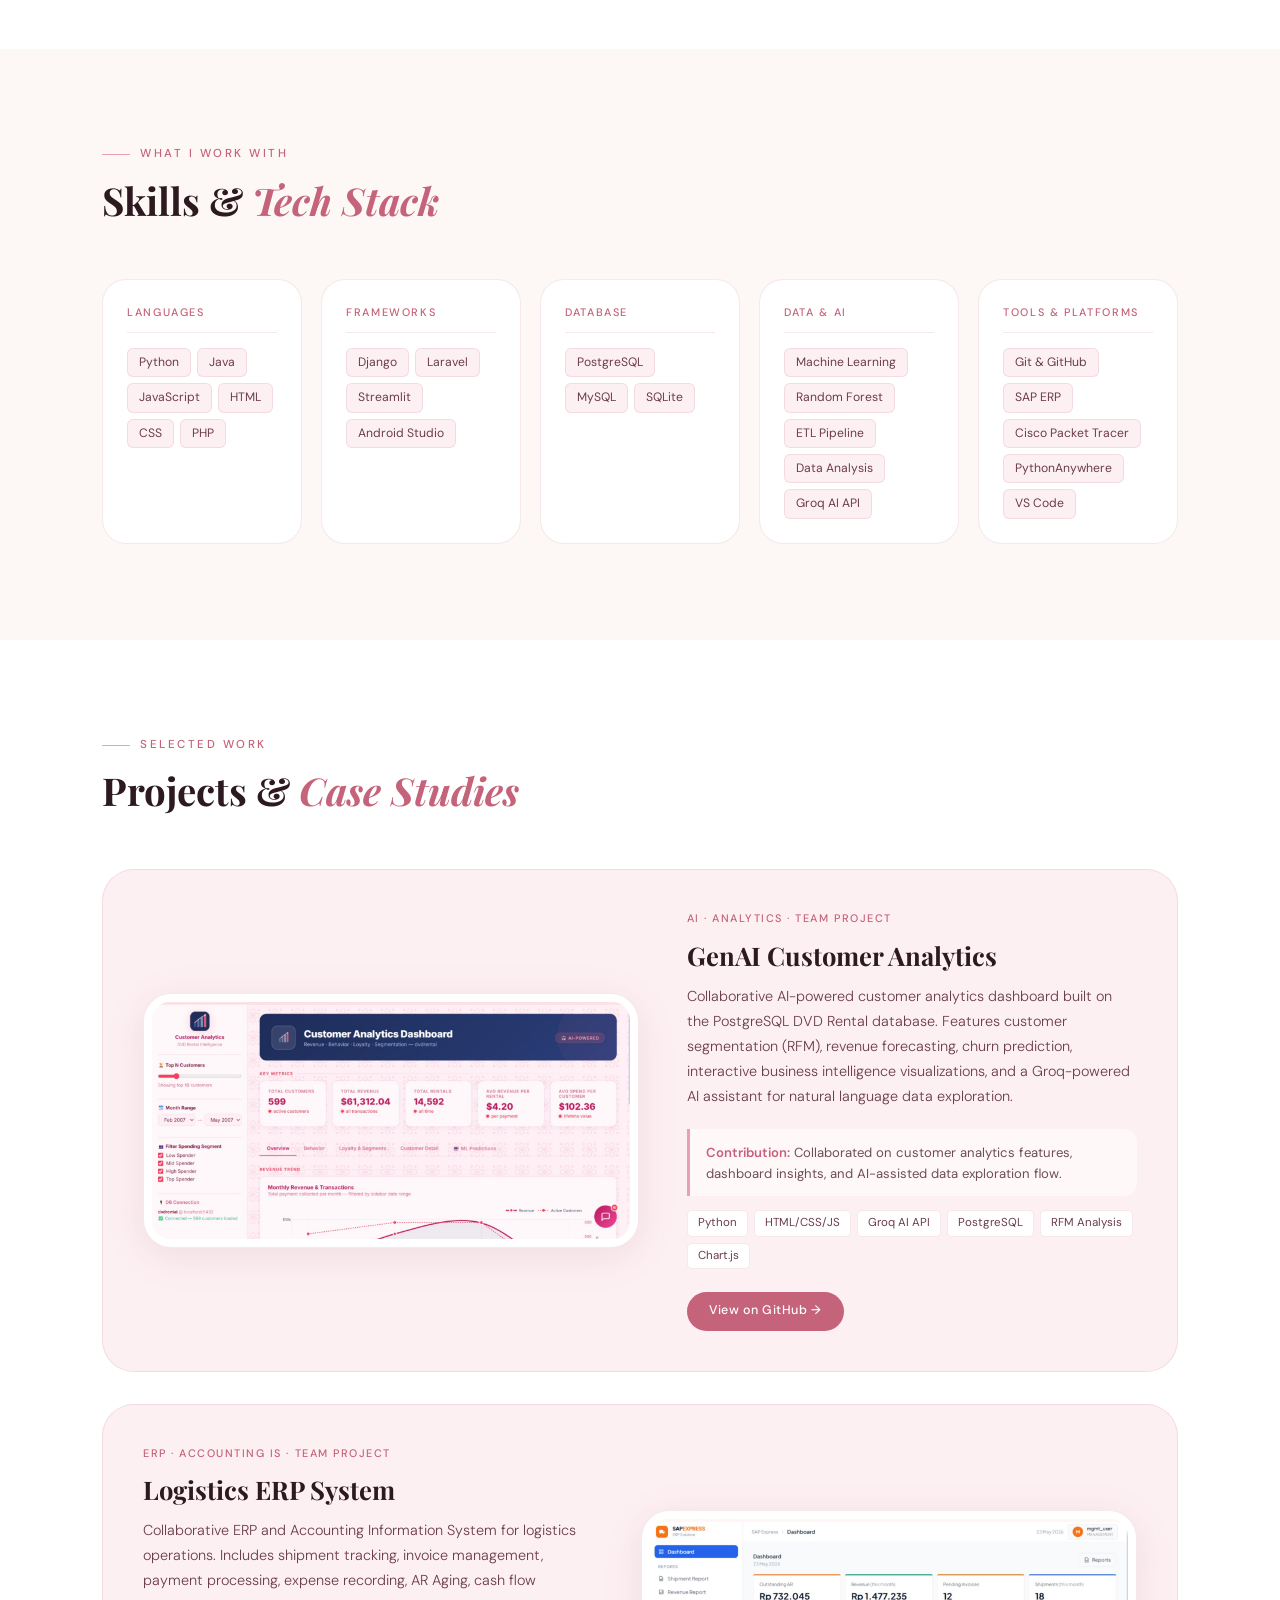
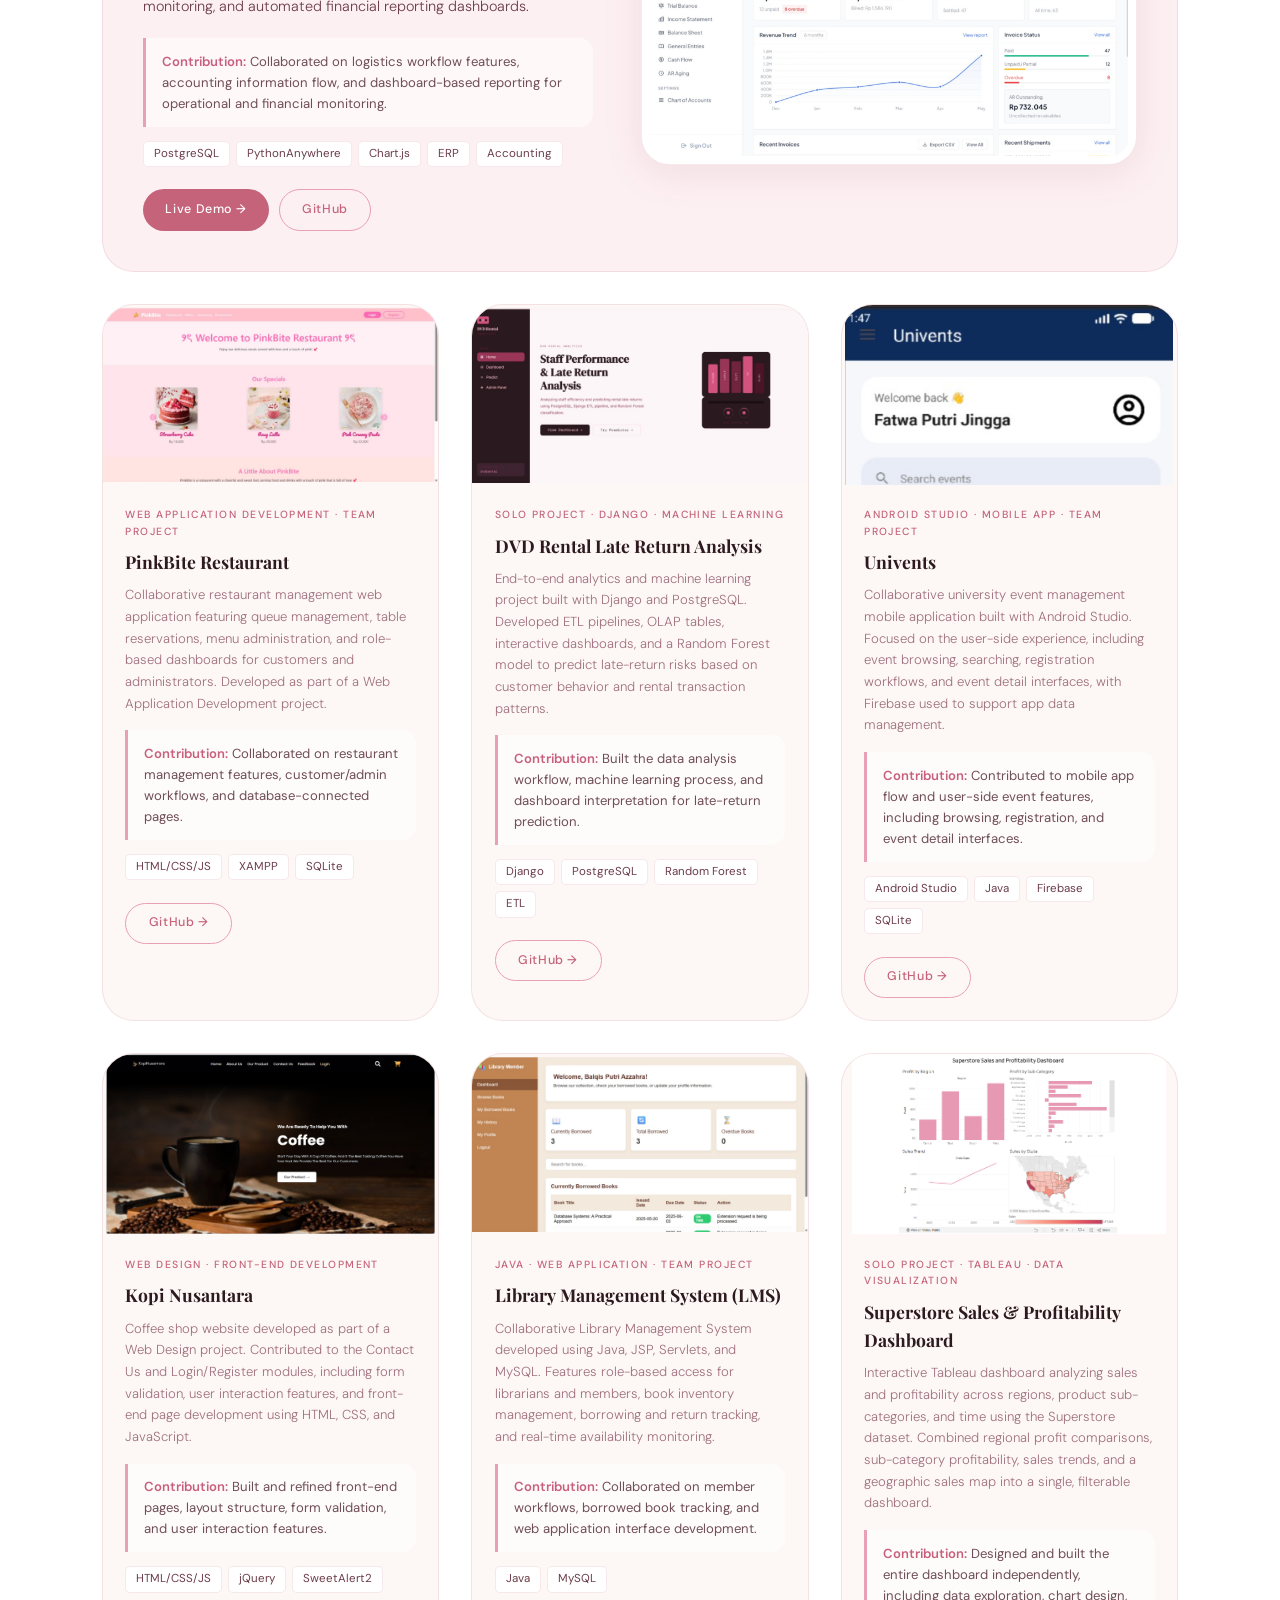
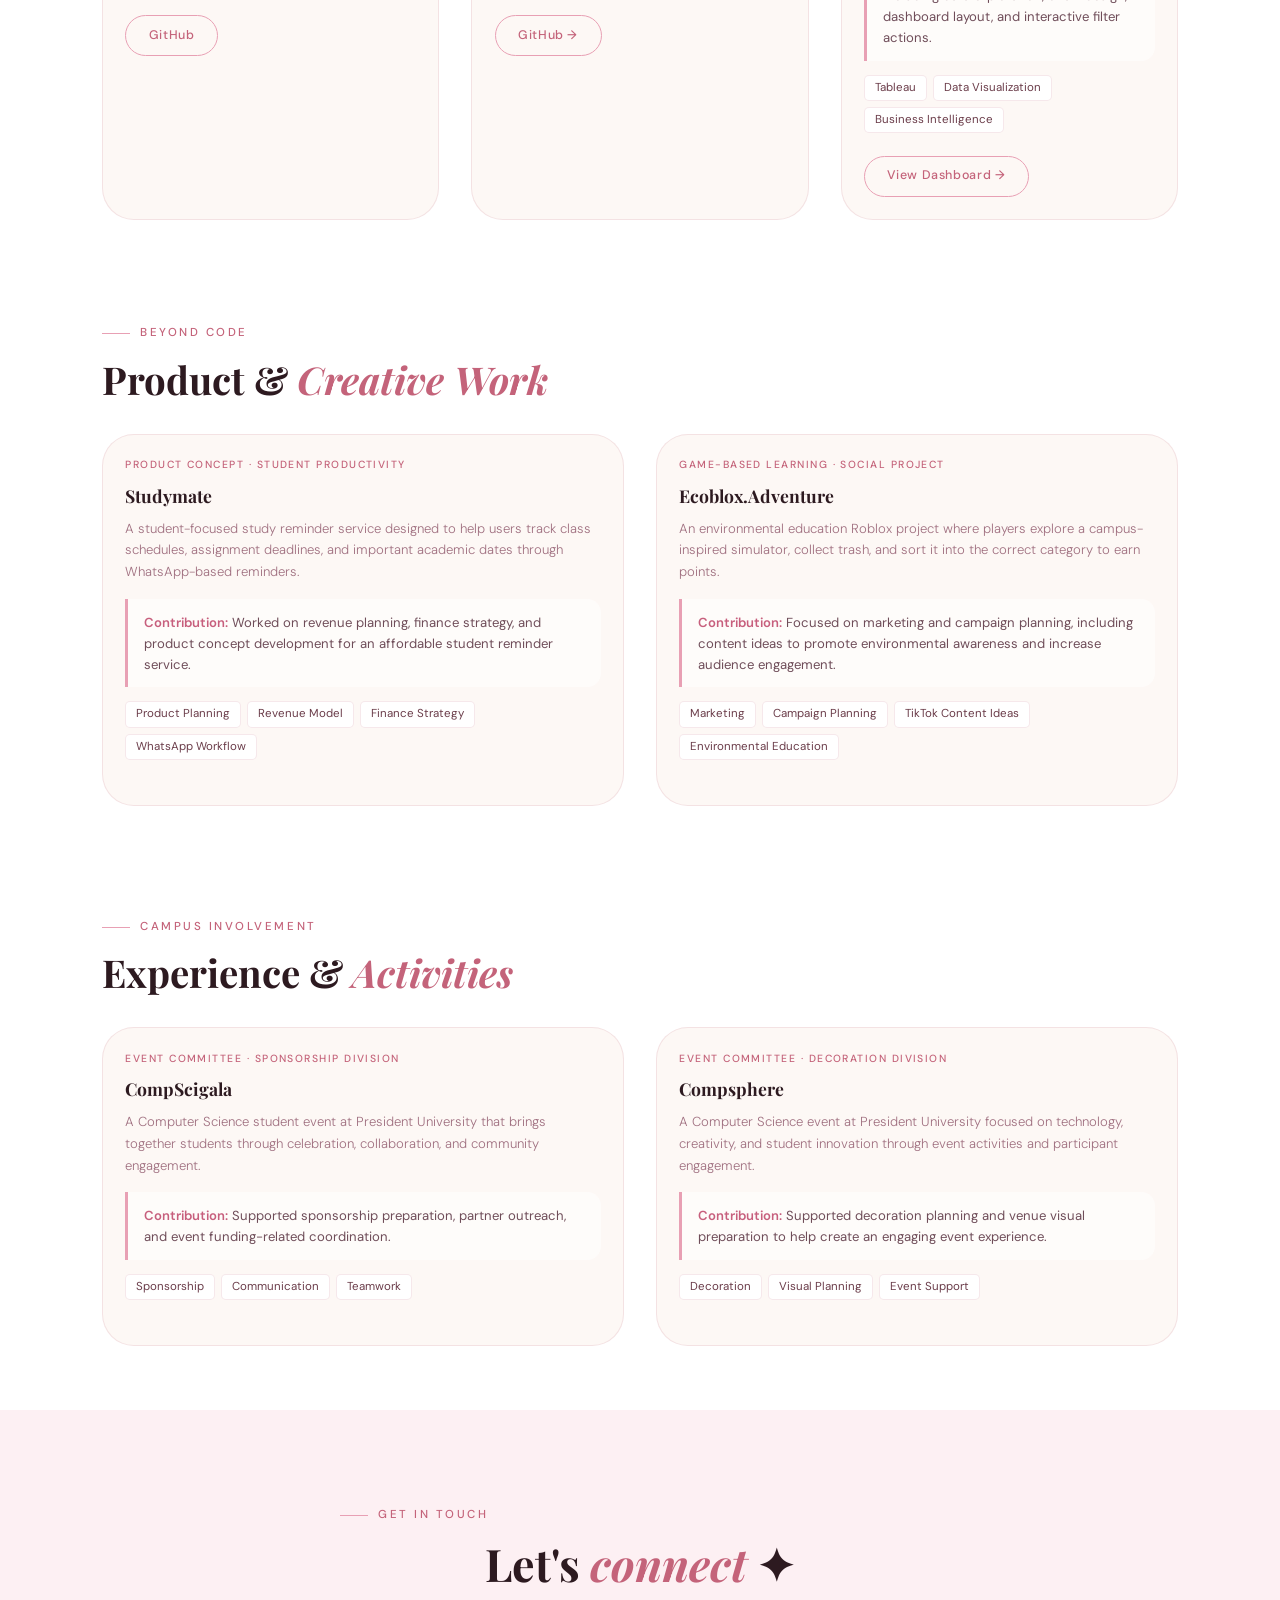
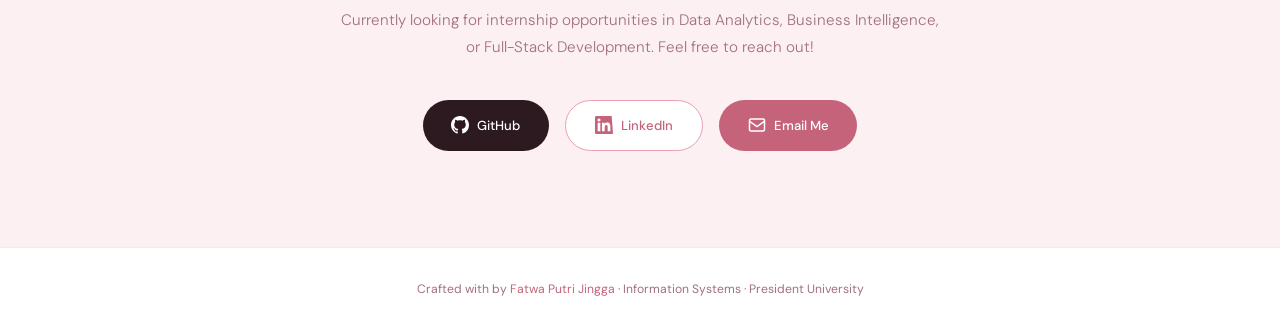
==== commit 341ccc29: "Add Superstore Tableau dashboard project, update profile photo" ====
--- a/index.html
+++ b/index.html
@@ -23,12 +23,16 @@
   <!-- ========== NAVBAR ========== -->
   <nav class="navbar" id="navbar">
     <a href="#hero" class="nav-logo">fpj.</a>
+
     <ul class="nav-links">
       <li><a href="#about">About</a></li>
       <li><a href="#skills">Skills</a></li>
       <li><a href="#projects">Projects</a></li>
+      <li><a href="#creative-work">Creative Work</a></li>
+      <li><a href="#experience">Experience</a></li>
       <li><a href="#contact">Contact</a></li>
     </ul>
+
     <button class="nav-toggle" id="navToggle" aria-label="Toggle menu">
       <span></span><span></span><span></span>
     </button>
@@ -44,24 +48,30 @@
         <span class="eyebrow-dot"></span>
         Information Systems · President University
       </div>
+
       <h1 class="hero-name">
         Fatwa Putri<br>
         <span class="name-accent">Jingga</span>
       </h1>
+
       <p class="hero-tagline">
         IS student specializing in Data Science, building intelligent systems that turn raw data into meaningful decisions.
       </p>
+
       <div class="hero-cta">
-        <a href="#projects" class="btn btn-primary">View My Work</a>
-        <a href="#contact" class="btn btn-outline">Get In Touch</a>
+        <a href="#projects" class="btn primary">View My Work</a>
+        <a href="assets/Fatwa-Putri-Jingga-CV.pdf" target="_blank" class="btn secondary">View CV</a>
+        <a href="#contact" class="btn secondary">Get In Touch</a>
       </div>
     </div>
 
     <div class="hero-right">
       <div class="photo-frame">
         <div class="photo-blob-bg"></div>
+
         <div class="photo-container">
-          <img src="assets/images/jingga.jpeg" alt="Fatwa Putri Jingga">
+          <img src="assets/images/jingga-pp.jpeg" alt="Fatwa Putri Jingga">
+
           <div class="photo-placeholder">
             <div class="photo-placeholder-inner">
               <svg class="avatar-svg" viewBox="0 0 200 220" fill="none" xmlns="http://www.w3.org/2000/svg">
@@ -85,9 +95,7 @@
             </div>
           </div>
         </div>
-        <!-- <div class="floating-tag tag-1">PinkBite</div>
-        <div class="floating-tag tag-2">GenAI Analytics</div>
-        <div class="floating-tag tag-3">Data Science</div> -->
+
         <p class="available-badge">✦ Open for Internship</p>
       </div>
     </div>
@@ -97,36 +105,48 @@
   <section id="about" class="about">
     <div class="container">
       <div class="about-grid">
+
         <div class="about-cards reveal">
           <div class="info-card">
-            <span class="card-label">Current Status</span>
-            <span class="card-value">Student @ <strong>President University</strong></span>
-          </div>
+            <span class="info-label">Current Status</span>
+            <p>Student @ <strong>President University</strong></p>
+          </div>
+
           <div class="info-card">
-            <span class="card-label">Concentration</span>
-            <span class="card-value"><strong>Data Science</strong> · Information Systems</span>
-          </div>
+            <span class="info-label">Education</span>
+            <p>
+              Information Systems · Data Science<br>
+              <strong>GPA: 3.81 / 4.00</strong>
+            </p>
+          </div>
+
           <div class="info-card">
-            <span class="card-label">Location</span>
-            <span class="card-value">Indonesia</span>
-          </div>
+            <span class="info-label">Location</span>
+            <p>Indonesia</p>
+          </div>
+
           <div class="info-card">
-            <span class="card-label">Looking For</span>
-            <span class="card-value">Internship in <strong>Data Analytics / Dev</strong></span>
+            <span class="info-label">Looking For</span>
+            <p>Internship in <strong>Data Analytics / Development</strong></p>
           </div>
         </div>
 
         <div class="about-content reveal">
           <div class="section-eyebrow">About Me</div>
           <h2 class="section-title">Turning data into <em>insight</em></h2>
+
           <p class="about-text">
-            Hi! I’m Jingga, an Information Systems student at President University, specializing in Data Science. I’m passionate about transforming raw data and complex ideas into digital solutions that are clear, useful, and impactful.</p>
+            Hi! I’m Jingga, an Information Systems student at President University, specializing in Data Science. I’m passionate about transforming raw data and complex ideas into digital solutions that are clear, useful, and impactful.
+          </p>
+
           <p class="about-text">
             My work focuses on data analytics, machine learning, web development, and AI-powered systems. I enjoy creating projects that connect technology with real user needs, from interactive dashboards and database systems to smart applications that support better decision-making.
           </p>
+
           <p class="about-text">
             What makes me excited about technology is not only how it works, but how it helps people. I believe a great digital product should be functional, visually thoughtful, and built with purpose.
           </p>
+
           <div class="focus-pills">
             <span class="pill">Data Analysis</span>
             <span class="pill">Machine Learning</span>
@@ -136,6 +156,7 @@
             <span class="pill">AI Integration</span>
           </div>
         </div>
+
       </div>
     </div>
   </section>
@@ -147,6 +168,7 @@
         <div class="section-eyebrow">What I Work With</div>
         <h2 class="section-title">Skills & <em>Tech Stack</em></h2>
       </div>
+
       <div class="skills-grid reveal">
         <div class="skill-group">
           <h3 class="skill-group-title">Languages</h3>
@@ -159,6 +181,7 @@
             <span class="skill-tag">PHP</span>
           </div>
         </div>
+
         <div class="skill-group">
           <h3 class="skill-group-title">Frameworks</h3>
           <div class="skill-tags">
@@ -168,6 +191,7 @@
             <span class="skill-tag">Android Studio</span>
           </div>
         </div>
+
         <div class="skill-group">
           <h3 class="skill-group-title">Database</h3>
           <div class="skill-tags">
@@ -176,6 +200,7 @@
             <span class="skill-tag">SQLite</span>
           </div>
         </div>
+
         <div class="skill-group">
           <h3 class="skill-group-title">Data & AI</h3>
           <div class="skill-tags">
@@ -186,6 +211,7 @@
             <span class="skill-tag">Groq AI API</span>
           </div>
         </div>
+
         <div class="skill-group">
           <h3 class="skill-group-title">Tools & Platforms</h3>
           <div class="skill-tags">
@@ -213,10 +239,19 @@
         <div class="featured-img dashboard-img">
           <img src="assets/images/customer-analytics.png" alt="GenAI Customer Analytics">
         </div>
+
         <div class="featured-info">
           <div class="project-badge">AI · Analytics · Team Project</div>
           <h3 class="project-title">GenAI Customer Analytics</h3>
-          <p class="project-desc">Collaborative AI-powered customer analytics dashboard built on the PostgreSQL DVD Rental database. Features customer segmentation (RFM), revenue forecasting, churn prediction, interactive business intelligence visualizations, and a Groq-powered AI assistant for natural language data exploration.</p>
+
+          <p class="project-desc">
+            Collaborative AI-powered customer analytics dashboard built on the PostgreSQL DVD Rental database. Features customer segmentation (RFM), revenue forecasting, churn prediction, interactive business intelligence visualizations, and a Groq-powered AI assistant for natural language data exploration.
+          </p>
+
+          <p class="project-contribution">
+            <strong>Contribution:</strong> Collaborated on customer analytics features, dashboard insights, and AI-assisted data exploration flow.
+          </p>
+
           <div class="project-tech">
             <span class="tech-tag">Python</span>
             <span class="tech-tag">HTML/CSS/JS</span>
@@ -225,35 +260,48 @@
             <span class="tech-tag">RFM Analysis</span>
             <span class="tech-tag">Chart.js</span>
           </div>
+
           <div class="project-links">
-            <a href="https://github.com/marshaauliarizky/GEN-AI-Project"
-              target="_blank"
-              rel="noopener noreferrer"
-              class="btn btn-primary btn-sm">
+            <a href="https://github.com/marshaauliarizky/GEN-AI-Project" target="_blank" rel="noopener noreferrer" class="btn btn-primary btn-sm">
               View on GitHub →
             </a>
           </div>
         </div>
       </div>
 
-      <!-- Featured: SAP Express -->
+      <!-- Featured: Logistics ERP -->
       <div class="featured-card featured-reverse reveal">
         <div class="featured-img dashboard-img">
           <img src="assets/images/sap-express.png" alt="Logistics ERP System">
         </div>
+
         <div class="featured-info">
           <div class="project-badge">ERP · Accounting IS · Team Project</div>
           <h3 class="project-title">Logistics ERP System</h3>
-          <p class="project-desc">A small ERP system. Collaborative ERP and Accounting Information System for logistics operations. Includes shipment tracking, invoice management, payment processing, expense recording, AR Aging, cash flow monitoring, and automated financial reporting dashboards.</p>
+
+          <p class="project-desc">
+            Collaborative ERP and Accounting Information System for logistics operations. Includes shipment tracking, invoice management, payment processing, expense recording, AR Aging, cash flow monitoring, and automated financial reporting dashboards.
+          </p>
+
+          <p class="project-contribution">
+            <strong>Contribution:</strong> Collaborated on logistics workflow features, accounting information flow, and dashboard-based reporting for operational and financial monitoring.
+          </p>
+
+          <div class="project-tech">
             <span class="tech-tag">PostgreSQL</span>
             <span class="tech-tag">PythonAnywhere</span>
             <span class="tech-tag">Chart.js</span>
             <span class="tech-tag">ERP</span>
             <span class="tech-tag">Accounting</span>
           </div>
+
           <div class="project-links">
-            <a href="https://guzelaz23.pythonanywhere.com/dashboard/" target="_blank" rel="noopener noreferrer" class="btn btn-primary btn-sm">Live Demo →</a>
-            <a href="https://github.com/guzelaz23/LogisticsERPSystem" target="_blank" rel="noopener noreferrer" class="btn btn-outline btn-sm">GitHub</a>
+            <a href="https://guzelaz23.pythonanywhere.com/dashboard/" target="_blank" rel="noopener noreferrer" class="btn btn-primary btn-sm">
+              Live Demo →
+            </a>
+            <a href="https://github.com/guzelaz23/LogisticsERPSystem" target="_blank" rel="noopener noreferrer" class="btn btn-outline btn-sm">
+              GitHub
+            </a>
           </div>
         </div>
       </div>
@@ -265,16 +313,28 @@
           <div class="card-img">
             <img src="assets/images/pinkbite.jpeg" alt="PinkBite Restaurant" class="project-image">
           </div>
+
           <div class="card-body">
             <div class="card-badge">Web Application Development · Team Project</div>
             <h3 class="card-title">PinkBite Restaurant</h3>
-            <p class="card-desc">Collaborative restaurant management web application featuring queue management, table reservations, menu administration, and role-based dashboards for customers and administrators. Developed as part of a Web Application Development project.</p>
+
+            <p class="card-desc">
+              Collaborative restaurant management web application featuring queue management, table reservations, menu administration, and role-based dashboards for customers and administrators. Developed as part of a Web Application Development project.
+            </p>
+
+            <p class="project-contribution">
+              <strong>Contribution:</strong> Collaborated on restaurant management features, customer/admin workflows, and database-connected pages.
+            </p>
+
             <div class="project-tech">
               <span class="tech-tag">HTML/CSS/JS</span>
               <span class="tech-tag">XAMPP</span>
               <span class="tech-tag">SQLite</span>
             </div>
-            <a href="https://github.com/jingga06/PinkBite-Database" target="_blank" rel="noopener noreferrer" class="btn btn-outline btn-sm">GitHub →</a>
+
+            <a href="https://github.com/jingga06/PinkBite-Database" target="_blank" rel="noopener noreferrer" class="btn btn-outline btn-sm">
+              GitHub →
+            </a>
           </div>
         </div>
 
@@ -282,17 +342,29 @@
           <div class="card-img">
             <img src="assets/images/staff-performance-and-late-return-analysis.jpeg" alt="DVD Rental Late Return Analysis" class="project-image">
           </div>
+
           <div class="card-body">
             <div class="card-badge">Solo Project · Django · Machine Learning</div>
             <h3 class="card-title">DVD Rental Late Return Analysis</h3>
-            <p class="card-desc">End-to-end analytics and machine learning project built with Django and PostgreSQL. Developed ETL pipelines, OLAP tables, interactive dashboards, and a Random Forest model to predict late-return risks based on customer behavior and rental transaction patterns.</p>
+
+            <p class="card-desc">
+              End-to-end analytics and machine learning project built with Django and PostgreSQL. Developed ETL pipelines, OLAP tables, interactive dashboards, and a Random Forest model to predict late-return risks based on customer behavior and rental transaction patterns.
+            </p>
+
+            <p class="project-contribution">
+              <strong>Contribution:</strong> Built the data analysis workflow, machine learning process, and dashboard interpretation for late-return prediction.
+            </p>
+
             <div class="project-tech">
               <span class="tech-tag">Django</span>
               <span class="tech-tag">PostgreSQL</span>
               <span class="tech-tag">Random Forest</span>
               <span class="tech-tag">ETL</span>
             </div>
-            <a href="https://github.com/jingga06/Staff-Performance-and-Late-Return-Analysis" target="_blank" rel="noopener noreferrer" class="btn btn-outline btn-sm">GitHub →</a>
+
+            <a href="https://github.com/jingga06/Staff-Performance-and-Late-Return-Analysis" target="_blank" rel="noopener noreferrer" class="btn btn-outline btn-sm">
+              GitHub →
+            </a>
           </div>
         </div>
 
@@ -300,16 +372,29 @@
           <div class="card-img">
             <img src="assets/images/univents.png" alt="Univents" class="project-image">
           </div>
+
           <div class="card-body">
             <div class="card-badge">Android Studio · Mobile App · Team Project</div>
             <h3 class="card-title">Univents</h3>
-            <p class="card-desc">Collaborative university event management mobile application. Focused on the user-side experience, including event browsing, searching, registration workflows, and event detail interfaces, while supporting a separate administrator portal.</p>
+
+            <p class="card-desc">
+              Collaborative university event management mobile application built with Android Studio. Focused on the user-side experience, including event browsing, searching, registration workflows, and event detail interfaces, with Firebase used to support app data management.
+            </p>
+
+            <p class="project-contribution">
+              <strong>Contribution:</strong> Contributed to mobile app flow and user-side event features, including browsing, registration, and event detail interfaces.
+            </p>
+
             <div class="project-tech">
               <span class="tech-tag">Android Studio</span>
               <span class="tech-tag">Java</span>
+              <span class="tech-tag">Firebase</span>
               <span class="tech-tag">SQLite</span>
             </div>
-            <a href="https://github.com/jingga06/Univents" target="_blank" rel="noopener noreferrer" class="btn btn-outline btn-sm">GitHub →</a>
+
+            <a href="https://github.com/jingga06/Univents" target="_blank" rel="noopener noreferrer" class="btn btn-outline btn-sm">
+              GitHub →
+            </a>
           </div>
         </div>
 
@@ -317,18 +402,29 @@
           <div class="card-img">
             <img src="assets/images/kopinusantara.png" alt="Kopi Nusantara" class="project-image">
           </div>
+
           <div class="card-body">
             <div class="card-badge">Web Design · Front-End Development</div>
             <h3 class="card-title">Kopi Nusantara</h3>
-            <p class="card-desc">Coffee shop website developed as part of a Web Design project. Contributed to the Contact Us and Login/Register modules, including form validation, user interaction features, and front-end page development using HTML, CSS, and JavaScript.</p>
+
+            <p class="card-desc">
+              Coffee shop website developed as part of a Web Design project. Contributed to the Contact Us and Login/Register modules, including form validation, user interaction features, and front-end page development using HTML, CSS, and JavaScript.
+            </p>
+
+            <p class="project-contribution">
+              <strong>Contribution:</strong> Built and refined front-end pages, layout structure, form validation, and user interaction features.
+            </p>
+
             <div class="project-tech">
               <span class="tech-tag">HTML/CSS/JS</span>
               <span class="tech-tag">jQuery</span>
               <span class="tech-tag">SweetAlert2</span>
             </div>
+
             <div class="project-links">
-              <!-- <a href="https://kopinusantara.berkumpulyuk.com/IndexFrame.html" target="_blank" rel="noopener noreferrer" class="btn btn-primary btn-sm">Live →</a> -->
-              <a href="https://github.com/jingga06/KopiNusantara-WebDesign" target="_blank" rel="noopener noreferrer" class="btn btn-outline btn-sm">GitHub</a>
+              <a href="https://github.com/jingga06/KopiNusantara-WebDesign" target="_blank" rel="noopener noreferrer" class="btn btn-outline btn-sm">
+                GitHub
+              </a>
             </div>
           </div>
         </div>
@@ -337,15 +433,170 @@
           <div class="card-img">
             <img src="assets/images/lms-customer.png" alt="Library Management System (LMS)" class="project-image">
           </div>
+
           <div class="card-body">
             <div class="card-badge">Java · Web Application · Team Project</div>
             <h3 class="card-title">Library Management System (LMS)</h3>
-            <p class="card-desc">Collaborative Library Management System (LMS) developed using Java, JSP, Servlets, and MySQL. Features role-based access for librarians and members, book inventory management, borrowing and return tracking, and real-time availability monitoring.</p>
+
+            <p class="card-desc">
+              Collaborative Library Management System developed using Java, JSP, Servlets, and MySQL. Features role-based access for librarians and members, book inventory management, borrowing and return tracking, and real-time availability monitoring.
+            </p>
+
+            <p class="project-contribution">
+              <strong>Contribution:</strong> Collaborated on member workflows, borrowed book tracking, and web application interface development.
+            </p>
+
             <div class="project-tech">
               <span class="tech-tag">Java</span>
               <span class="tech-tag">MySQL</span>
             </div>
-            <a href="https://github.com/jingga06/Library-Management-System" target="_blank" rel="noopener noreferrer" class="btn btn-outline btn-sm">GitHub →</a>
+
+            <a href="https://github.com/jingga06/Library-Management-System" target="_blank" rel="noopener noreferrer" class="btn btn-outline btn-sm">
+              GitHub →
+            </a>
+          </div>
+        </div>
+
+        <div class="project-card reveal">
+          <div class="card-img">
+            <img src="assets/images/superstore-dashboard.png" alt="Superstore Sales and Profitability Dashboard" class="project-image">
+          </div>
+
+          <div class="card-body">
+            <div class="card-badge">Solo Project · Tableau · Data Visualization</div>
+            <h3 class="card-title">Superstore Sales & Profitability Dashboard</h3>
+
+            <p class="card-desc">
+              Interactive Tableau dashboard analyzing sales and profitability across regions, product sub-categories, and time using the Superstore dataset. Combined regional profit comparisons, sub-category profitability, sales trends, and a geographic sales map into a single, filterable dashboard.
+            </p>
+
+            <p class="project-contribution">
+              <strong>Contribution:</strong> Designed and built the entire dashboard independently, including data exploration, chart design, dashboard layout, and interactive filter actions.
+            </p>
+
+            <div class="project-tech">
+              <span class="tech-tag">Tableau</span>
+              <span class="tech-tag">Data Visualization</span>
+              <span class="tech-tag">Business Intelligence</span>
+            </div>
+
+            <a href="https://public.tableau.com/app/profile/fatwa.putri.jingga/viz/SuperstoreSalesandProfitabilityDashboard_17854017459190/Dashboard1" target="_blank" rel="noopener noreferrer" class="btn btn-outline btn-sm">
+              View Dashboard →
+            </a>
+          </div>
+        </div>
+
+      </div>
+    </div>
+  </section>
+
+  <!-- ========== PRODUCT & CREATIVE WORK ========== -->
+  <section id="creative-work" class="projects">
+    <div class="container">
+      <div class="section-header reveal">
+        <div class="section-eyebrow">Beyond Code</div>
+        <h2 class="section-title">Product & <em>Creative Work</em></h2>
+      </div>
+
+      <div class="projects-grid">
+
+        <div class="project-card reveal">
+          <div class="card-body">
+            <div class="card-badge">Product Concept · Student Productivity</div>
+            <h3 class="card-title">Studymate</h3>
+
+            <p class="card-desc">
+              A student-focused study reminder service designed to help users track class schedules, assignment deadlines, and important academic dates through WhatsApp-based reminders.
+            </p>
+
+            <p class="project-contribution">
+              <strong>Contribution:</strong> Worked on revenue planning, finance strategy, and product concept development for an affordable student reminder service.
+            </p>
+
+            <div class="project-tech">
+              <span class="tech-tag">Product Planning</span>
+              <span class="tech-tag">Revenue Model</span>
+              <span class="tech-tag">Finance Strategy</span>
+              <span class="tech-tag">WhatsApp Workflow</span>
+            </div>
+          </div>
+        </div>
+
+        <div class="project-card reveal">
+          <div class="card-body">
+            <div class="card-badge">Game-Based Learning · Social Project</div>
+            <h3 class="card-title">Ecoblox.Adventure</h3>
+
+            <p class="card-desc">
+              An environmental education Roblox project where players explore a campus-inspired simulator, collect trash, and sort it into the correct category to earn points.
+            </p>
+
+            <p class="project-contribution">
+              <strong>Contribution:</strong> Focused on marketing and campaign planning, including content ideas to promote environmental awareness and increase audience engagement.
+            </p>
+
+            <div class="project-tech">
+              <span class="tech-tag">Marketing</span>
+              <span class="tech-tag">Campaign Planning</span>
+              <span class="tech-tag">TikTok Content Ideas</span>
+              <span class="tech-tag">Environmental Education</span>
+            </div>
+          </div>
+        </div>
+
+      </div>
+    </div>
+  </section>
+
+  <!-- ========== EXPERIENCE & ACTIVITIES ========== -->
+  <section id="experience" class="projects">
+    <div class="container">
+      <div class="section-header reveal">
+        <div class="section-eyebrow">Campus Involvement</div>
+        <h2 class="section-title">Experience & <em>Activities</em></h2>
+      </div>
+
+      <div class="projects-grid">
+
+        <div class="project-card reveal">
+          <div class="card-body">
+            <div class="card-badge">Event Committee · Sponsorship Division</div>
+            <h3 class="card-title">CompScigala</h3>
+
+            <p class="card-desc">
+              A Computer Science student event at President University that brings together students through celebration, collaboration, and community engagement.
+            </p>
+
+            <p class="project-contribution">
+              <strong>Contribution:</strong> Supported sponsorship preparation, partner outreach, and event funding-related coordination.
+            </p>
+
+            <div class="project-tech">
+              <span class="tech-tag">Sponsorship</span>
+              <span class="tech-tag">Communication</span>
+              <span class="tech-tag">Teamwork</span>
+            </div>
+          </div>
+        </div>
+
+        <div class="project-card reveal">
+          <div class="card-body">
+            <div class="card-badge">Event Committee · Decoration Division</div>
+            <h3 class="card-title">Compsphere</h3>
+
+            <p class="card-desc">
+              A Computer Science event at President University focused on technology, creativity, and student innovation through event activities and participant engagement.
+            </p>
+
+            <p class="project-contribution">
+              <strong>Contribution:</strong> Supported decoration planning and venue visual preparation to help create an engaging event experience.
+            </p>
+
+            <div class="project-tech">
+              <span class="tech-tag">Decoration</span>
+              <span class="tech-tag">Visual Planning</span>
+              <span class="tech-tag">Event Support</span>
+            </div>
           </div>
         </div>
 
@@ -359,18 +610,22 @@
       <div class="contact-inner reveal">
         <div class="section-eyebrow">Get In Touch</div>
         <h2 class="contact-title">Let's <em>connect</em> ✦</h2>
+
         <p class="contact-sub">
           Currently looking for internship opportunities in Data Analytics, Business Intelligence, or Full-Stack Development. Feel free to reach out!
         </p>
+
         <div class="contact-links">
           <a href="https://github.com/jingga06" target="_blank" rel="noopener noreferrer" class="contact-btn github">
             <svg width="18" height="18" viewBox="0 0 24 24" fill="currentColor"><path d="M12 0C5.37 0 0 5.37 0 12c0 5.31 3.435 9.795 8.205 11.385.6.105.825-.255.825-.57 0-.285-.015-1.23-.015-2.235-3.015.555-3.795-.735-4.035-1.41-.135-.345-.72-1.41-1.23-1.695-.42-.225-1.02-.78-.015-.795.945-.015 1.62.87 1.845 1.23 1.08 1.815 2.805 1.305 3.495.99.105-.78.42-1.305.765-1.605-2.67-.3-5.46-1.335-5.46-5.925 0-1.305.465-2.385 1.23-3.225-.12-.3-.54-1.53.12-3.18 0 0 1.005-.315 3.3 1.23.96-.27 1.98-.405 3-.405s2.04.135 3 .405c2.295-1.56 3.3-1.23 3.3-1.23.66 1.65.24 2.88.12 3.18.765.84 1.23 1.905 1.23 3.225 0 4.605-2.805 5.625-5.475 5.925.435.375.81 1.095.81 2.22 0 1.605-.015 2.895-.015 3.3 0 .315.225.69.825.57A12.02 12.02 0 0024 12c0-6.63-5.37-12-12-12z"/></svg>
             GitHub
           </a>
+
           <a href="https://www.linkedin.com/in/fatwa-putri-jingga-980a13325?utm_source=share_via&utm_content=profile&utm_medium=member_ios" target="_blank" rel="noopener noreferrer" class="contact-btn linkedin">
-            <svg width="18" height="18" viewBox="0 0 24 24" fill="currentColor"><path d="M20.447 20.452h-3.554v-5.569c0-1.328-.027-3.037-1.852-3.037-1.853 0-2.136 1.445-2.136 2.939v5.667H9.351V9h3.414v1.561h.046c.477-.9 1.637-1.85 3.37-1.85 3.601 0 4.267 2.37 4.267 5.455v6.286zM5.337 7.433a2.062 2.062 0 01-2.063-2.065 2.064 2.064 0 112.063 2.065zm1.782 13.019H3.555V9h3.564v11.452zM22.225 0H1.771C.792 0 0 .774 0 1.729v20.542C0 23.227.792 24 1.771 24h20.451C23.2 24 24 23.227 24 22.271V1.729C24 .774 23.2 0 22.222 0h.003z"/></svg>
+            <svg width="18" height="18" viewBox="0 0 24 24" fill="currentColor"><path d="M20.447 20.452h-3.554v-5.569c0-1.328-.027-3.037-1.852-3.037-1.853 0-2.136 1.445-2.136 2.939v5.667H9.351V9h3.414v1.561h.046c.477-.9 1.637-1.85 3.37-1.85 3.601 0 4.267 2.37 4.267 5.455v6.286zM5.337 7.433a2.062 2.062 0 01-2.063-2.065 2.064 2.064 0 112.063 2.065zm1.782 13.019H3.555V9h3.564v11.452zM22.225 0H1.771C.792 0 0 .774 0 1.729v20.542C0 23.227.792 24 1.771 24h20.451C23.2 24 23.2 24 24 23.227 24 22.271V1.729C24 .774 23.2 0 22.222 0h.003z"/></svg>
             LinkedIn
           </a>
+
           <a href="https://mail.google.com/mail/?view=cm&fs=1&to=fatwaptrjingga@gmail.com&su=Internship%20Opportunity" target="_blank" rel="noopener noreferrer" class="contact-btn email">
             <svg width="18" height="18" viewBox="0 0 24 24" fill="none" stroke="currentColor" stroke-width="2"><rect x="2" y="4" width="20" height="16" rx="2"/><path d="m22 7-10 7L2 7"/></svg>
             Email Me
@@ -388,4 +643,4 @@
   <!-- Script -->
   <script src="js/main.js"></script>
 </body>
-</html>
+</html>
--- a/css/style.css
+++ b/css/style.css
@@ -966,15 +966,244 @@
   .contact-links { flex-direction: column; align-items: center; }
 }
 
-.photo-container video {
+/* .photo-container video {
   width: 100%;
   height: 100%;
   object-fit: cover;
-}
-
-/* kalo nanti diganti ke photo profile beneran jadi gini
+} */
+
 .photo-container img {
   width: 100%;
   height: 100%;
   object-fit: cover;
-} */+}
+
+.project-contribution {
+  margin-top: 12px;
+  margin-bottom: 14px;
+  color: #6f4d59;
+  font-size: 0.82rem;
+  line-height: 1.6;
+  background: rgba(255, 255, 255, 0.56);
+  border-left: 3px solid var(--rose);
+  padding: 0.65rem 0.85rem;
+  border-radius: 0 12px 12px 0;
+}
+
+.project-contribution strong {
+  color: #c75f7d;
+  font-weight: 600;
+}
+
+.project-contribution strong {
+  color: #c75f7d;
+  font-weight: 600;
+}
+
+/* =============================================
+   POLISH — HERO BUTTONS & ABOUT CARDS
+   ============================================= */
+
+/* Hero buttons: karena HTML pakai .btn.primary dan .btn.secondary */
+.hero-cta .btn {
+  min-width: 150px;
+  justify-content: center;
+  position: relative;
+  overflow: hidden;
+  border: 1.5px solid transparent;
+}
+
+.hero-cta .btn.primary {
+  background: linear-gradient(135deg, var(--rose-deep), var(--rose-dark));
+  color: var(--white);
+  box-shadow: 0 14px 34px rgba(196, 99, 122, 0.28);
+}
+
+.hero-cta .btn.primary:hover {
+  transform: translateY(-4px);
+  box-shadow: 0 20px 45px rgba(196, 99, 122, 0.36);
+}
+
+.hero-cta .btn.secondary {
+  background: rgba(255, 255, 255, 0.72);
+  color: var(--rose-dark);
+  border-color: rgba(196, 99, 122, 0.28);
+  box-shadow: 0 10px 28px rgba(122, 45, 66, 0.08);
+}
+
+.hero-cta .btn.secondary:hover {
+  background: var(--white);
+  color: var(--rose-deep);
+  transform: translateY(-4px);
+  border-color: var(--rose);
+  box-shadow: 0 16px 36px rgba(122, 45, 66, 0.14);
+}
+
+/* Shine effect biar button lebih hidup */
+.hero-cta .btn::before {
+  content: "";
+  position: absolute;
+  top: 0;
+  left: -120%;
+  width: 80%;
+  height: 100%;
+  background: linear-gradient(
+    120deg,
+    transparent,
+    rgba(255, 255, 255, 0.45),
+    transparent
+  );
+  transition: left 0.55s ease;
+}
+
+.hero-cta .btn:hover::before {
+  left: 120%;
+}
+
+/* About cards lebih premium */
+.about-cards {
+  display: grid;
+  gap: 1.15rem;
+}
+
+.info-card {
+  position: relative;
+  overflow: hidden;
+  background: linear-gradient(135deg, rgba(253, 240, 243, 0.95), rgba(255, 255, 255, 0.86));
+  border: 1px solid rgba(196, 99, 122, 0.18);
+  border-radius: 28px;
+  padding: 1.45rem 1.65rem;
+  box-shadow: 0 12px 34px rgba(122, 45, 66, 0.06);
+  transition: transform 0.28s ease, box-shadow 0.28s ease, border-color 0.28s ease;
+}
+
+.info-card::before {
+  content: "";
+  position: absolute;
+  top: 0;
+  left: 0;
+  width: 5px;
+  height: 100%;
+  background: linear-gradient(180deg, var(--rose), var(--rose-deep));
+  opacity: 0;
+  transition: opacity 0.28s ease;
+}
+
+.info-card::after {
+  content: "";
+  position: absolute;
+  right: -45px;
+  top: -45px;
+  width: 110px;
+  height: 110px;
+  background: radial-gradient(circle, rgba(232, 160, 180, 0.35), transparent 68%);
+  border-radius: 50%;
+}
+
+.info-card:hover {
+  transform: translateY(-5px);
+  border-color: rgba(196, 99, 122, 0.32);
+  box-shadow: 0 18px 42px rgba(122, 45, 66, 0.12);
+}
+
+.info-card:hover::before {
+  opacity: 1;
+}
+
+/* Ini class yang kamu pakai di HTML */
+.info-label {
+  display: block;
+  font-size: 0.68rem;
+  text-transform: uppercase;
+  letter-spacing: 0.18em;
+  color: var(--rose-deep);
+  font-weight: 600;
+  margin-bottom: 0.55rem;
+}
+
+.info-card p {
+  font-size: 1rem;
+  color: var(--text);
+  line-height: 1.55;
+}
+
+.info-card strong {
+  color: var(--text);
+  font-weight: 700;
+}
+
+/* Education / GPA biar lebih stand out */
+.info-card:nth-child(2) strong {
+  color: var(--rose-dark);
+}
+
+/* Focus pills hover */
+.pill {
+  transition: transform 0.2s ease, background 0.2s ease, box-shadow 0.2s ease;
+}
+
+.pill:hover {
+  transform: translateY(-2px);
+  background: var(--white);
+  box-shadow: 0 8px 20px rgba(196, 99, 122, 0.12);
+}
+
+/* Project contribution biar lebih rapi */
+.project-contribution {
+  background: rgba(255, 255, 255, 0.56);
+  border-left: 3px solid var(--rose);
+  padding: 0.8rem 1rem;
+  border-radius: 0 14px 14px 0;
+}
+
+/* Contact + CV buttons hover consistency */
+.contact-btn {
+  position: relative;
+  overflow: hidden;
+}
+
+.contact-btn:hover {
+  transform: translateY(-4px);
+}
+
+/* Mobile spacing */
+@media (max-width: 600px) {
+  .hero-cta .btn {
+    width: 100%;
+  }
+
+  .info-card {
+    padding: 1.25rem 1.35rem;
+  }
+}
+
+#creative-work,
+#experience {
+  padding-top: 2.8rem;
+  padding-bottom: 3.5rem;
+}
+
+#creative-work .section-header,
+#experience .section-header {
+  margin-bottom: 1.7rem;
+}
+
+#projects {
+  padding-bottom: 3.5rem;
+}
+
+#creative-work,
+#experience {
+  padding-top: 3rem;
+  padding-bottom: 4rem;
+}
+
+#creative-work .section-header,
+#experience .section-header {
+  margin-bottom: 2rem;
+}
+
+#creative-work .projects-grid,
+#experience .projects-grid {
+  margin-top: 0;
+}
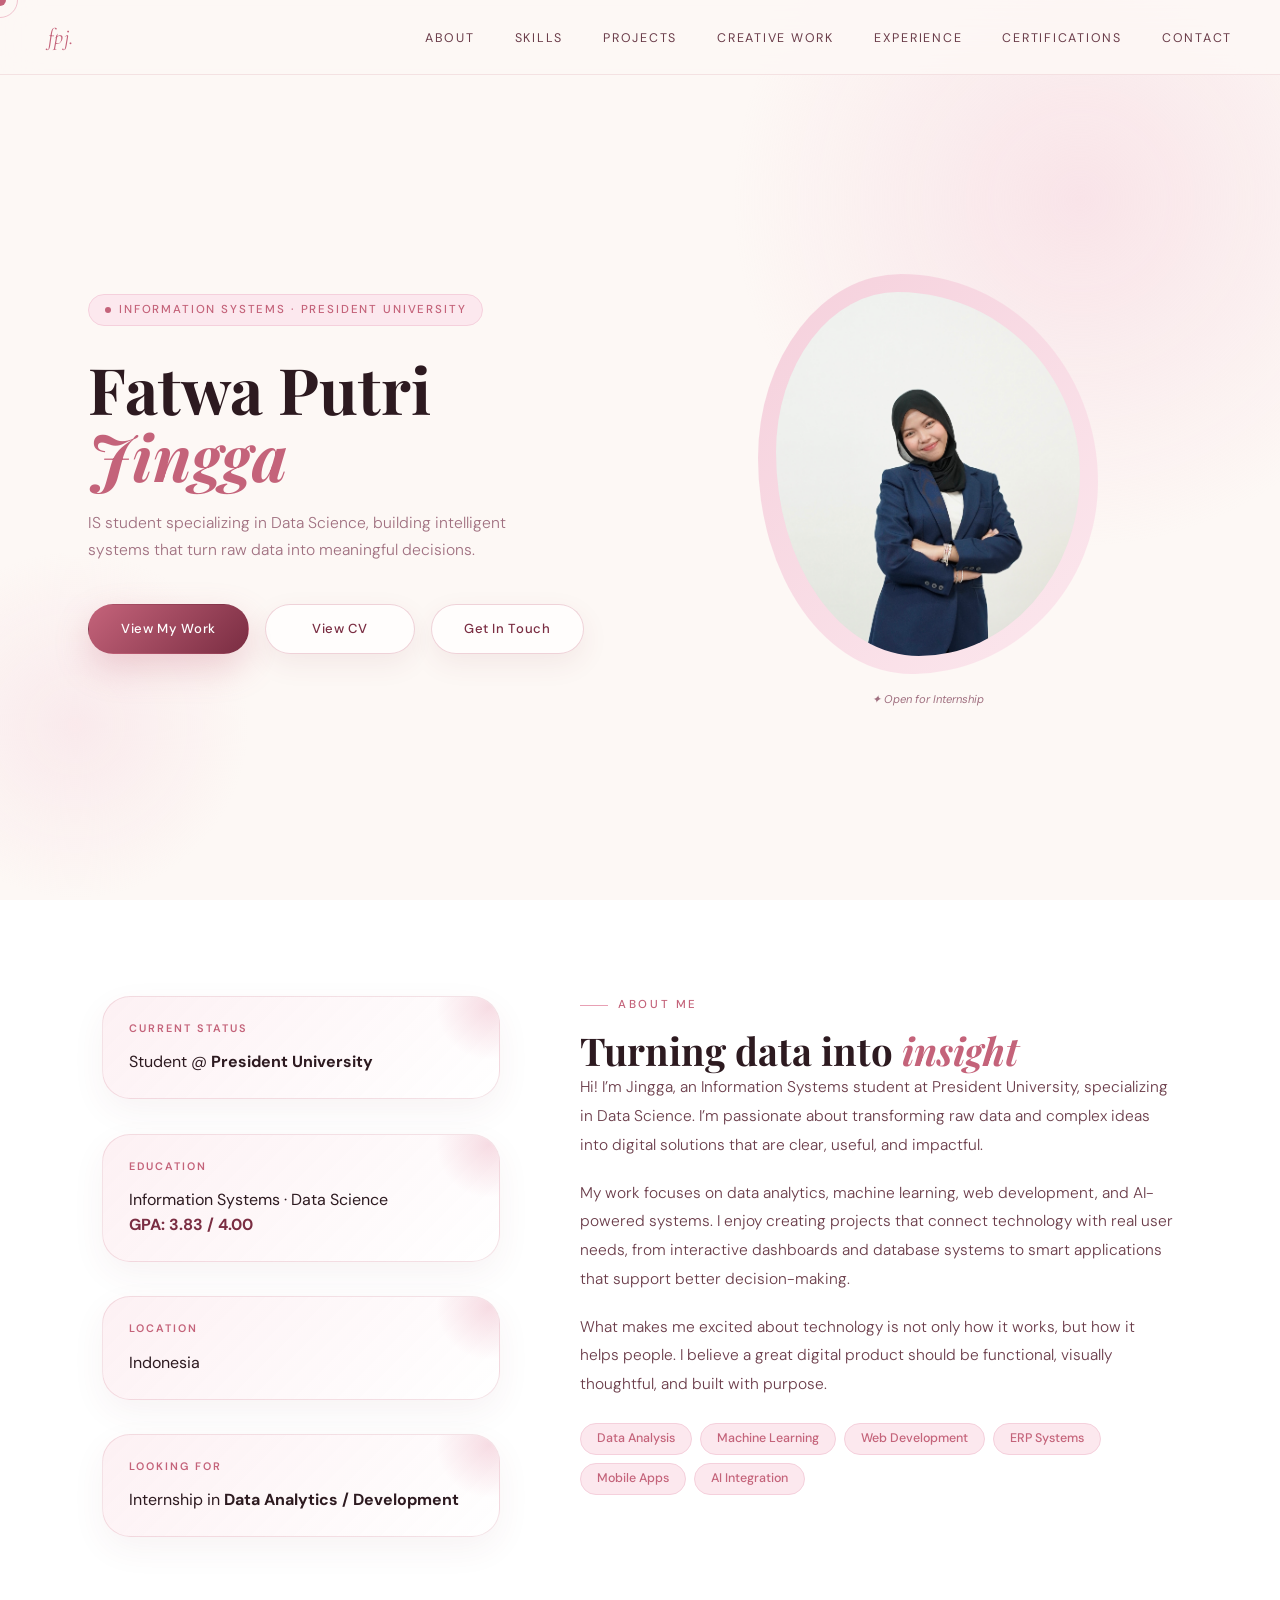
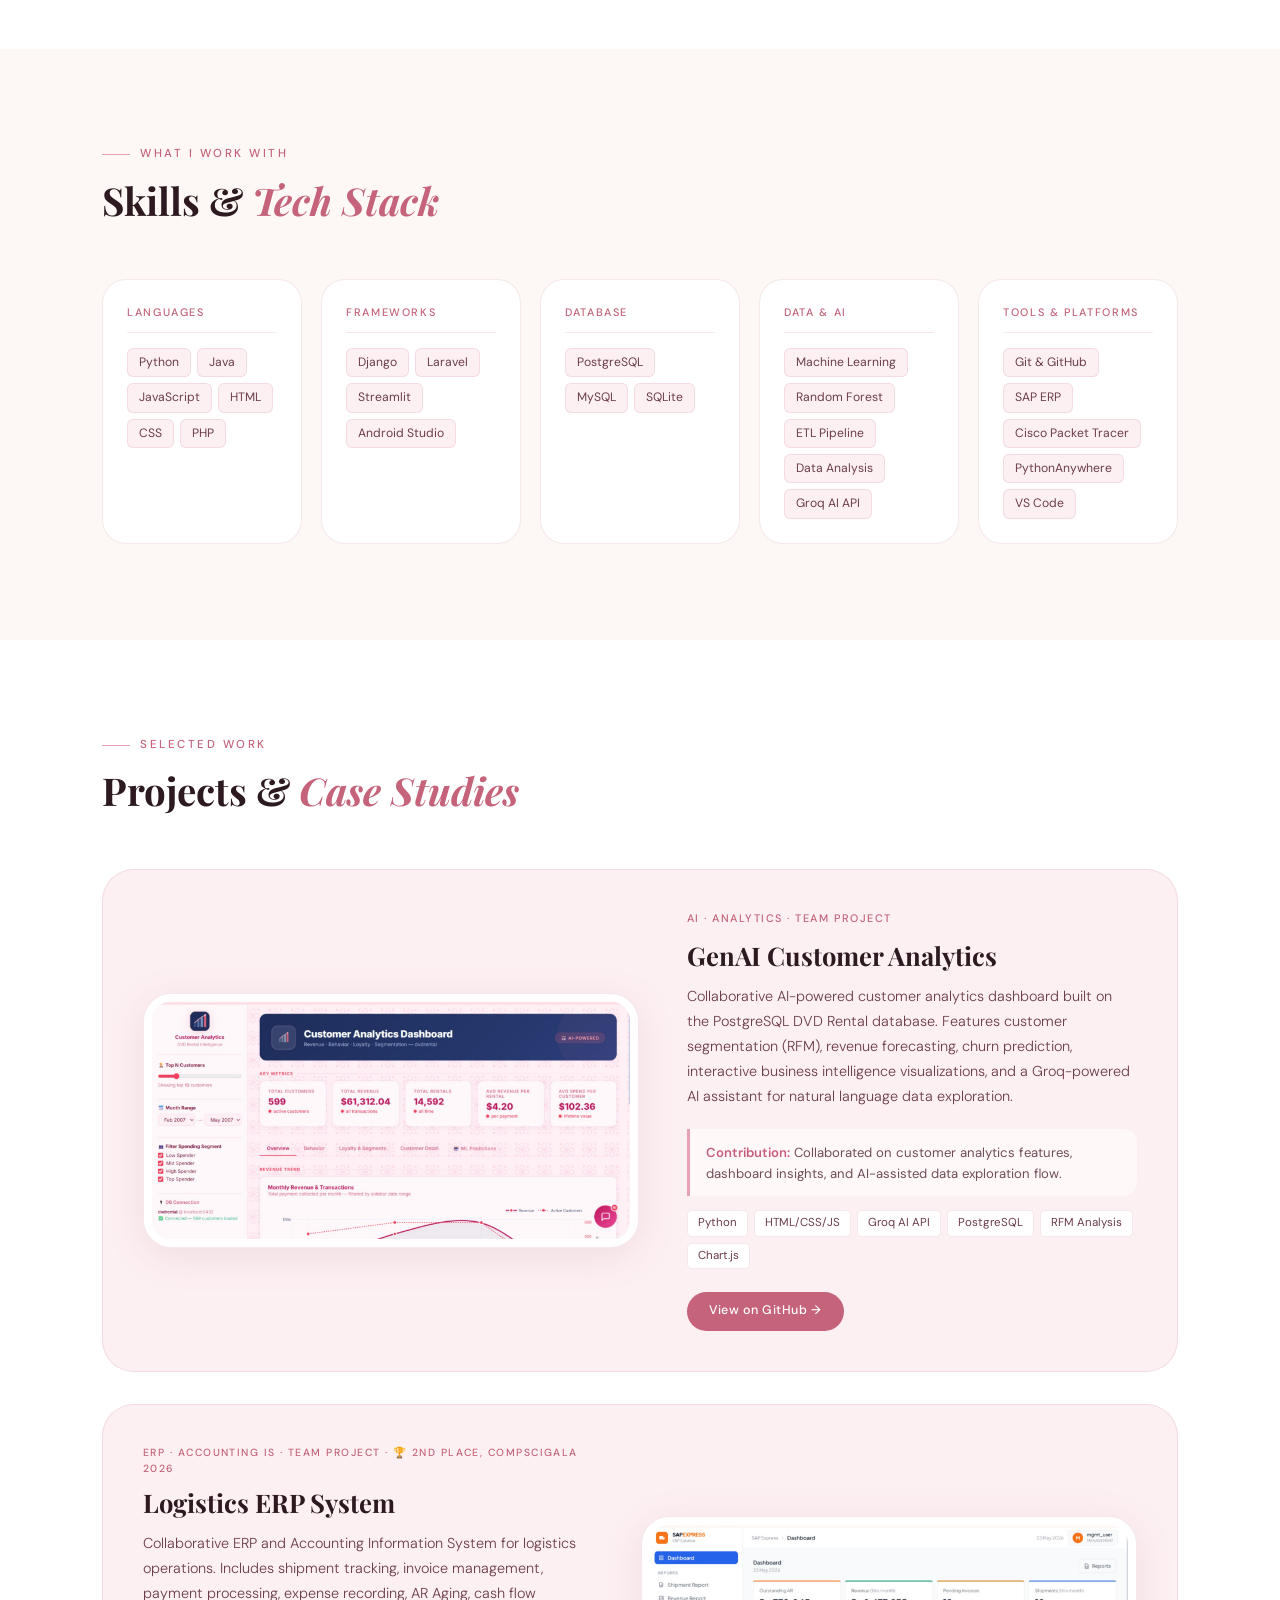
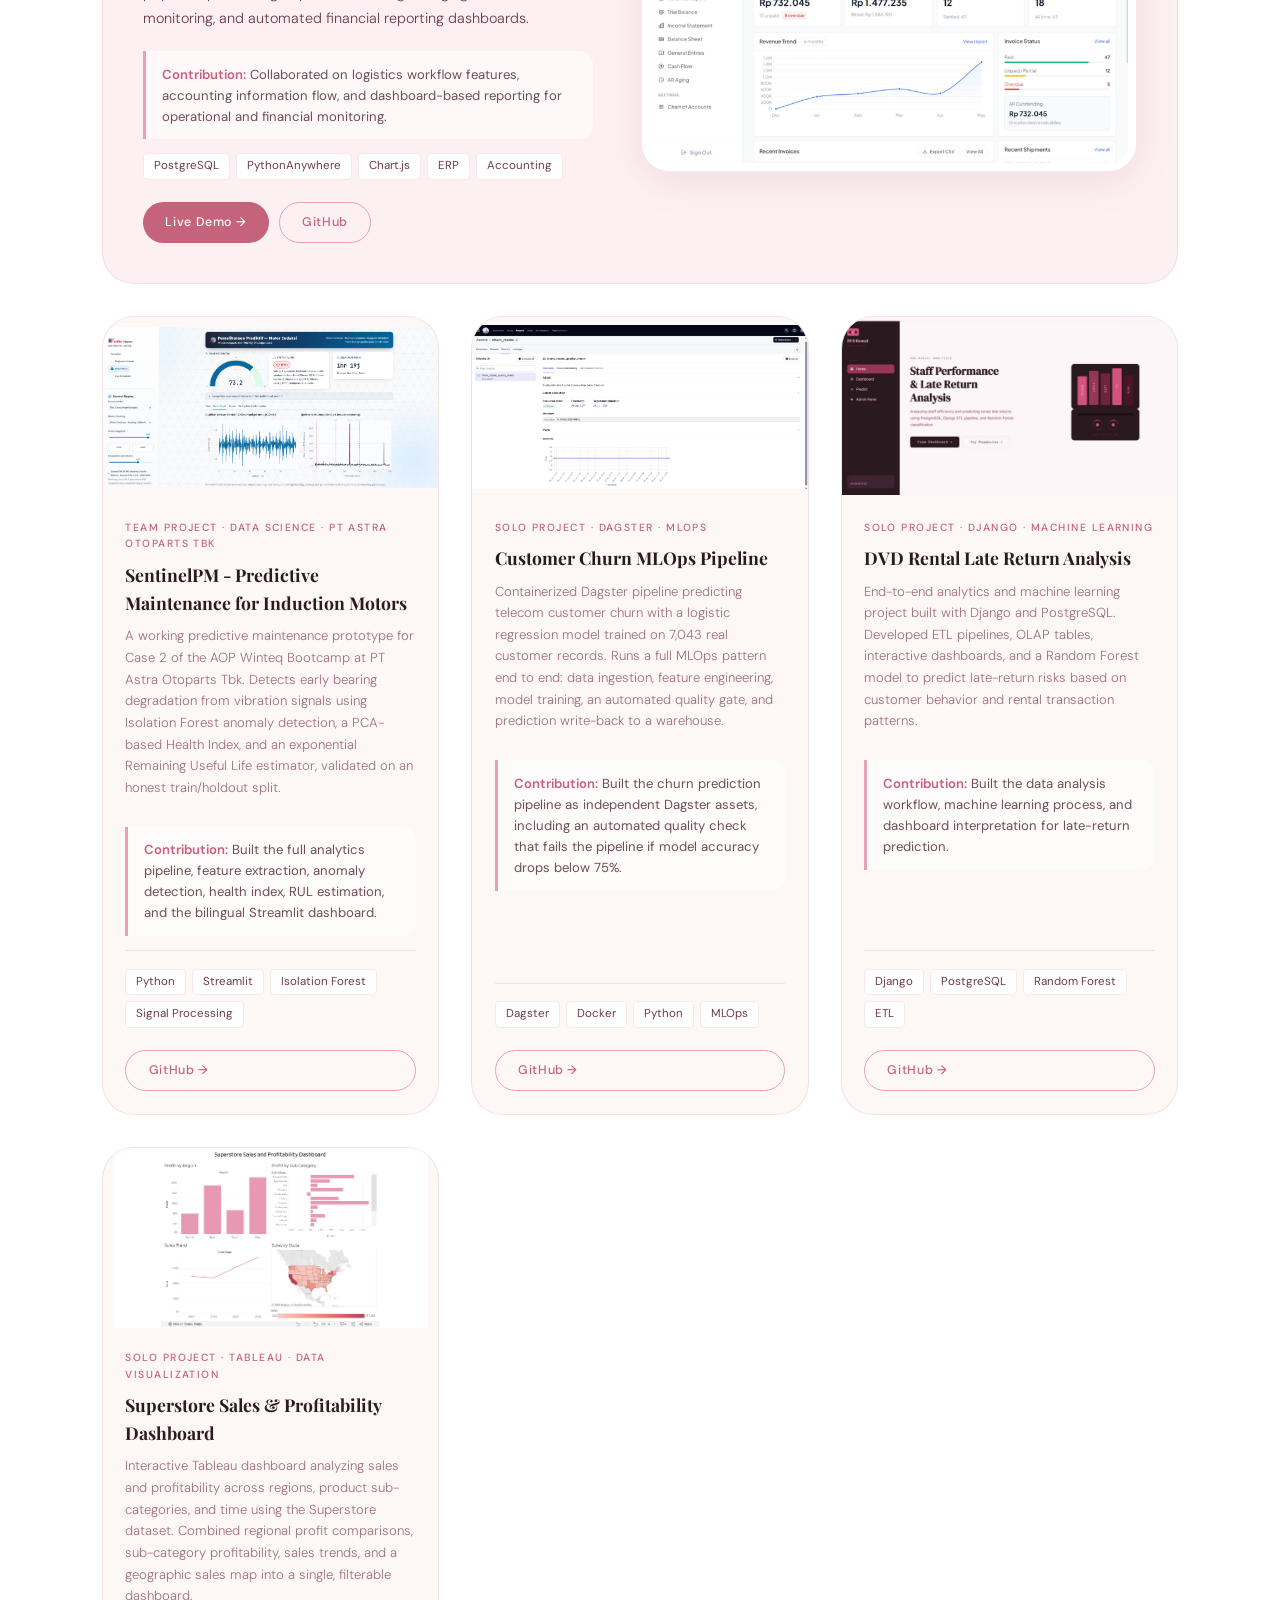
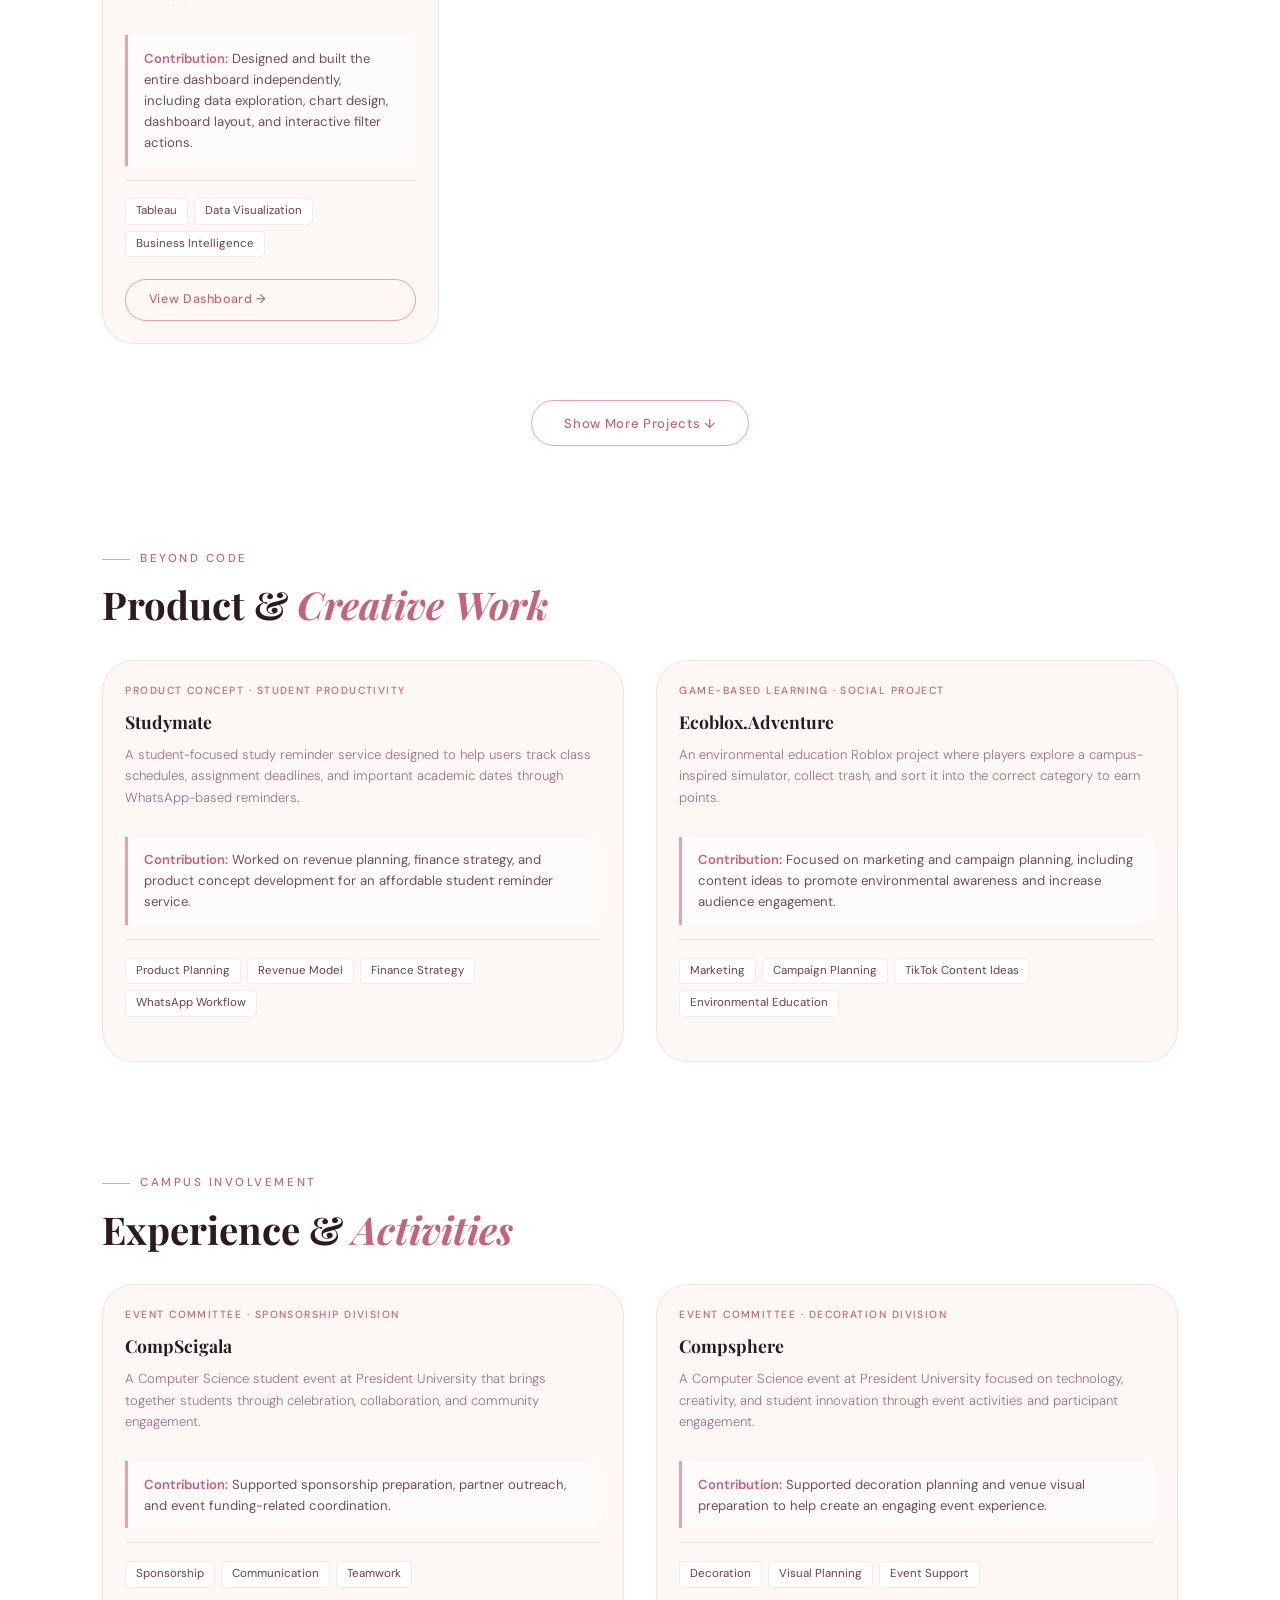
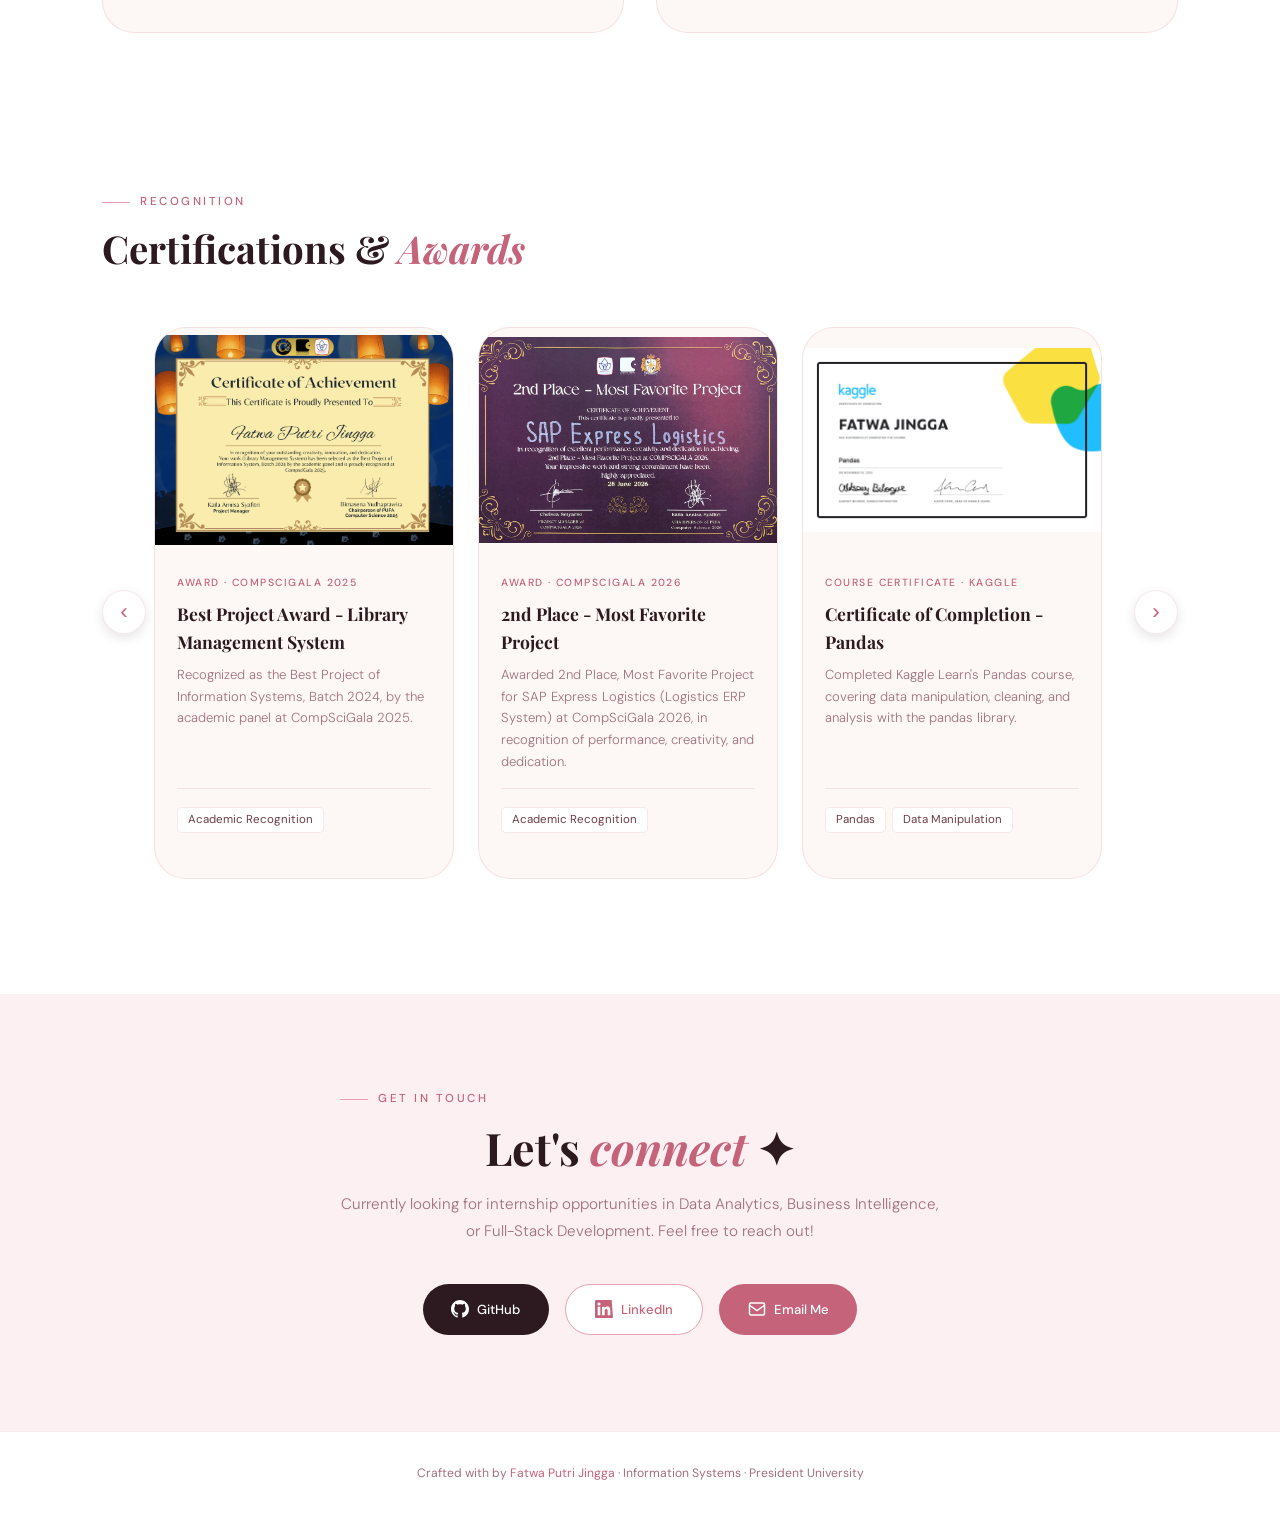
==== commit d9d0d8c0: "Add certifications section, new projects (SentinelPM, Customer Churn MLOps, Power BI), and layout fi" ====
--- a/index.html
+++ b/index.html
@@ -30,6 +30,7 @@
       <li><a href="#projects">Projects</a></li>
       <li><a href="#creative-work">Creative Work</a></li>
       <li><a href="#experience">Experience</a></li>
+      <li><a href="#certifications">Certifications</a></li>
       <li><a href="#contact">Contact</a></li>
     </ul>
 
@@ -71,7 +72,6 @@
 
         <div class="photo-container">
           <img src="assets/images/jingga-pp.jpeg" alt="Fatwa Putri Jingga">
-
           <div class="photo-placeholder">
             <div class="photo-placeholder-inner">
               <svg class="avatar-svg" viewBox="0 0 200 220" fill="none" xmlns="http://www.w3.org/2000/svg">
@@ -116,7 +116,7 @@
             <span class="info-label">Education</span>
             <p>
               Information Systems · Data Science<br>
-              <strong>GPA: 3.81 / 4.00</strong>
+              <strong>GPA: 3.83 / 4.00</strong>
             </p>
           </div>
 
@@ -276,8 +276,7 @@
         </div>
 
         <div class="featured-info">
-          <div class="project-badge">ERP · Accounting IS · Team Project</div>
-          <h3 class="project-title">Logistics ERP System</h3>
+          <div class="card-badge">ERP · Accounting IS · Team Project · 🏆 2nd Place, CompSciGala 2026</div>          <h3 class="project-title">Logistics ERP System</h3>
 
           <p class="project-desc">
             Collaborative ERP and Accounting Information System for logistics operations. Includes shipment tracking, invoice management, payment processing, expense recording, AR Aging, cash flow monitoring, and automated financial reporting dashboards.
@@ -307,9 +306,76 @@
       </div>
 
       <!-- Project Grid -->
-      <div class="projects-grid">
-
-        <div class="project-card reveal">
+      <div class="projects-grid" id="projectsGrid">
+
+        <div class="project-card reveal">
+          <div class="card-img">
+            <img src="assets/images/sentinelpm-dashboard.png" alt="SentinelPM Predictive Maintenance Dashboard" class="project-image">
+          </div>
+          <div class="card-body">
+            <div class="card-badge">Team Project · Data Science · PT Astra Otoparts Tbk</div>
+            <h3 class="card-title">SentinelPM - Predictive Maintenance for Induction Motors</h3>
+            <p class="card-desc">
+              A working predictive maintenance prototype for Case 2 of the AOP Winteq Bootcamp at PT Astra Otoparts Tbk. Detects early bearing degradation from vibration signals using Isolation Forest anomaly detection, a PCA-based Health Index, and an exponential Remaining Useful Life estimator, validated on an honest train/holdout split.
+            </p>
+            <p class="project-contribution">
+              <strong>Contribution:</strong> Built the full analytics pipeline, feature extraction, anomaly detection, health index, RUL estimation, and the bilingual Streamlit dashboard.
+            </p>
+            <div class="project-tech">
+              <span class="tech-tag">Python</span>
+              <span class="tech-tag">Streamlit</span>
+              <span class="tech-tag">Isolation Forest</span>
+              <span class="tech-tag">Signal Processing</span>
+            </div>
+            <a href="https://github.com/jingga06/Astra_Otoparts_Predictive_Maintenance_Induction_Motor" target="_blank" rel="noopener noreferrer" class="btn btn-outline btn-sm">GitHub →</a>
+          </div>
+        </div>
+
+        <div class="project-card reveal">
+          <div class="card-img">
+            <img src="assets/images/customer-churn-mlops.png" alt="Customer Churn MLOps Pipeline" class="project-image">
+          </div>
+          <div class="card-body">
+            <div class="card-badge">Solo Project · Dagster · MLOps</div>
+            <h3 class="card-title">Customer Churn MLOps Pipeline</h3>
+            <p class="card-desc">
+              Containerized Dagster pipeline predicting telecom customer churn with a logistic regression model trained on 7,043 real customer records. Runs a full MLOps pattern end to end: data ingestion, feature engineering, model training, an automated quality gate, and prediction write-back to a warehouse.
+            </p>
+            <p class="project-contribution">
+              <strong>Contribution:</strong> Built the churn prediction pipeline as independent Dagster assets, including an automated quality check that fails the pipeline if model accuracy drops below 75%.
+            </p>
+            <div class="project-tech">
+              <span class="tech-tag">Dagster</span>
+              <span class="tech-tag">Docker</span>
+              <span class="tech-tag">Python</span>
+              <span class="tech-tag">MLOps</span>
+            </div>
+            <a href="https://github.com/jingga06/Customer-Churn-MLOps-Pipeline" target="_blank" rel="noopener noreferrer" class="btn btn-outline btn-sm">GitHub →</a>
+          </div>
+        </div>
+
+        <div class="project-card reveal project-extra">
+          <div class="card-img">
+            <img src="assets/images/hr-attrition-dashboard.png" alt="Employee Attrition Analysis Dashboard" class="project-image">
+          </div>
+          <div class="card-body">
+            <div class="card-badge">Solo Project · Power BI · Data Visualization</div>
+            <h3 class="card-title">Employee Attrition Analysis Dashboard</h3>
+            <p class="card-desc">
+              Interactive Power BI dashboard analyzing employee attrition using the IBM HR Analytics dataset. Combined attrition counts by department and overtime status with a custom DAX Attrition Rate measure to reveal proportional risk, not just raw headcount.
+            </p>
+            <p class="project-contribution">
+              <strong>Contribution:</strong> Designed and built the entire dashboard independently, including data modeling, DAX measure creation, and interactive filtering.
+            </p>
+            <div class="project-tech">
+              <span class="tech-tag">Power BI</span>
+              <span class="tech-tag">DAX</span>
+              <span class="tech-tag">Data Visualization</span>
+            </div>
+          </div>
+        </div>
+
+        <div class="project-card reveal project-extra">
           <div class="card-img">
             <img src="assets/images/pinkbite.jpeg" alt="PinkBite Restaurant" class="project-image">
           </div>
@@ -368,7 +434,7 @@
           </div>
         </div>
 
-        <div class="project-card reveal">
+        <div class="project-card reveal project-extra">
           <div class="card-img">
             <img src="assets/images/univents.png" alt="Univents" class="project-image">
           </div>
@@ -398,7 +464,7 @@
           </div>
         </div>
 
-        <div class="project-card reveal">
+        <div class="project-card reveal project-extra">
           <div class="card-img">
             <img src="assets/images/kopinusantara.png" alt="Kopi Nusantara" class="project-image">
           </div>
@@ -429,7 +495,7 @@
           </div>
         </div>
 
-        <div class="project-card reveal">
+        <div class="project-card reveal project-extra">
           <div class="card-img">
             <img src="assets/images/lms-customer.png" alt="Library Management System (LMS)" class="project-image">
           </div>
@@ -484,6 +550,10 @@
               View Dashboard →
             </a>
           </div>
+        </div>
+
+        <div class="show-more-wrap">
+          <button class="btn btn-outline" id="showMoreProjectsBtn">Show More Projects ↓</button>
         </div>
 
       </div>
@@ -604,6 +674,120 @@
     </div>
   </section>
 
+  <!-- ========== CERTIFICATIONS ========== -->
+  <section id="certifications" class="projects">
+    <div class="container">
+      <div class="section-header reveal">
+        <div class="section-eyebrow">Recognition</div>
+        <h2 class="section-title">Certifications & <em>Awards</em></h2>
+      </div>
+
+      <div class="certs-carousel-wrap">
+        <button class="carousel-arrow carousel-prev" id="certPrev" aria-label="Previous certificate">‹</button>
+
+        <div class="certs-carousel" id="certsCarousel">        <div class="project-card reveal">
+          <div class="card-img">
+            <img src="assets/images/certs/best-project-lms.png" alt="Best Project Award - Library Management System" class="project-image">
+          </div>
+          <div class="card-body">
+            <div class="card-badge">Award · CompSciGala 2025</div>
+            <h3 class="card-title">Best Project Award - Library Management System</h3>
+            <p class="card-desc">
+              Recognized as the Best Project of Information Systems, Batch 2024, by the academic panel at CompSciGala 2025.
+            </p>
+            <div class="project-tech">
+              <span class="tech-tag">Academic Recognition</span>
+            </div>
+          </div>
+        </div>
+
+        <div class="project-card reveal">
+          <div class="card-img">
+            <img src="assets/images/certs/2nd-place-logistics-erp.png" alt="2nd Place - Most Favorite Project" class="project-image">
+          </div>
+          <div class="card-body">
+            <div class="card-badge">Award · CompSciGala 2026</div>
+            <h3 class="card-title">2nd Place - Most Favorite Project</h3>
+            <p class="card-desc">
+              Awarded 2nd Place, Most Favorite Project for SAP Express Logistics (Logistics ERP System) at CompSciGala 2026, in recognition of performance, creativity, and dedication.
+            </p>
+            <div class="project-tech">
+              <span class="tech-tag">Academic Recognition</span>
+            </div>
+          </div>
+        </div>
+
+        <div class="project-card reveal">
+          <div class="card-img">
+            <img src="assets/images/certs/kaggle-pandas.png" alt="Certificate of Completion - Pandas" class="project-image">
+          </div>
+          <div class="card-body">
+            <div class="card-badge">Course Certificate · Kaggle</div>
+            <h3 class="card-title">Certificate of Completion - Pandas</h3>
+            <p class="card-desc">
+              Completed Kaggle Learn's Pandas course, covering data manipulation, cleaning, and analysis with the pandas library.
+            </p>
+            <div class="project-tech">
+              <span class="tech-tag">Pandas</span>
+              <span class="tech-tag">Data Manipulation</span>
+            </div>
+          </div>
+        </div>
+
+        <div class="project-card reveal">
+          <div class="card-img">
+            <img src="assets/images/certs/compscigala-sponsorship.png" alt="Sponsorship Team Member" class="project-image">
+          </div>
+          <div class="card-body">
+            <div class="card-badge">Certificate of Participation · CompSciGala 2025</div>
+            <h3 class="card-title">Sponsorship Team Member</h3>
+            <p class="card-desc">
+              Recognized for significant contribution as a member of the Sponsorship Team at CompSciGala 2025.
+            </p>
+            <div class="project-tech">
+              <span class="tech-tag">Event Committee</span>
+            </div>
+          </div>
+        </div>
+
+        <div class="project-card reveal">
+          <div class="card-img">
+            <img src="assets/images/certs/compsphere-decoration.png" alt="Decoration Division Member" class="project-image">
+          </div>
+          <div class="card-body">
+            <div class="card-badge">Certificate of Appreciation · Compsphere 2025</div>
+            <h3 class="card-title">Decoration Division Member</h3>
+            <p class="card-desc">
+              Recognized for serving as a Decoration Division member at Compsphere 2025.
+            </p>
+            <div class="project-tech">
+              <span class="tech-tag">Event Committee</span>
+            </div>
+          </div>
+        </div>
+
+        <div class="project-card reveal">
+          <div class="card-img">
+            <img src="assets/images/certs/ecoblox-adventure.png" alt="Marketing, Documentation & Design PIC" class="project-image">
+          </div>
+          <div class="card-body">
+            <div class="card-badge">Certificate of Appreciation · Ecoblox Adventure 2025</div>
+            <h3 class="card-title">Marketing, Documentation & Design PIC</h3>
+            <p class="card-desc">
+              Recognized for valuable contribution as PIC of Marketing, Documentation, and Design in the Ecoblox Adventure event, held 18 July 2025.
+            </p>
+            <div class="project-tech">
+              <span class="tech-tag">Marketing</span>
+              <span class="tech-tag">Documentation</span>
+            </div>
+          </div>
+        </div>
+        
+        <button class="carousel-arrow carousel-next" id="certNext" aria-label="Next certificate">›</button>
+      </div>
+    </div>
+  </section>
+
   <!-- ========== CONTACT ========== -->
   <section id="contact" class="contact">
     <div class="container">
--- a/css/style.css
+++ b/css/style.css
@@ -742,6 +742,8 @@
   overflow: hidden;
   transition: transform 0.25s ease, box-shadow 0.25s ease;
   min-width: 0;
+  display: flex;
+  flex-direction: column;
 }
 
 .project-card:hover {
@@ -768,6 +770,15 @@
 
 .card-body {
   padding: 1.4rem;
+  display: flex;
+  flex-direction: column;
+  flex: 1;
+}
+
+.card-body .project-tech {
+  margin-top: auto;
+  padding-top: 1.1rem;
+  border-top: 1px solid var(--border);
 }
 
 .card-badge {
@@ -1206,4 +1217,74 @@
 #creative-work .projects-grid,
 #experience .projects-grid {
   margin-top: 0;
+}
+
+.projects-grid:not(.show-all-projects) .project-extra {
+  display: none;
+}
+
+.show-more-wrap {
+  grid-column: 1 / -1;
+  display: flex;
+  justify-content: center;
+  margin-top: 24px;
+}
+
+.certs-carousel {
+  display: flex;
+  align-items: stretch;
+  gap: 1.5rem;
+  overflow-x: auto;
+  overflow-y: hidden;
+  scroll-snap-type: x mandatory;
+  padding-bottom: 1.2rem;
+  scrollbar-width: thin;
+  scrollbar-color: var(--rose-deep) transparent;
+}
+
+.certs-carousel .project-card {
+  flex: 0 0 300px;
+  scroll-snap-align: start;
+}
+
+.certs-carousel .card-img {
+  height: 225px;
+}
+
+.certs-carousel-wrap {
+  position: relative;
+    padding: 0 52px;
+}
+
+.carousel-arrow {
+  position: absolute;
+  top: 50%;
+  transform: translateY(-50%);
+  z-index: 5;
+  width: 44px;
+  height: 44px;
+  border-radius: 50%;
+  border: 1px solid var(--border);
+  background: #fff;
+  color: var(--rose-deep);
+  font-size: 1.4rem;
+  cursor: pointer;
+  display: flex;
+  align-items: center;
+  justify-content: center;
+  transition: background 0.2s ease, transform 0.2s ease;
+  box-shadow: 0 4px 12px rgba(0,0,0,0.1);
+}
+
+.carousel-arrow:hover {
+  background: var(--rose-deep);
+  color: #fff;
+  transform: translateY(-50%) scale(1.05);
+}
+
+.carousel-prev { left: 0; }
+.carousel-next { right: 0; }
+
+@media (max-width: 700px) {
+  .carousel-arrow { display: none; }
 }
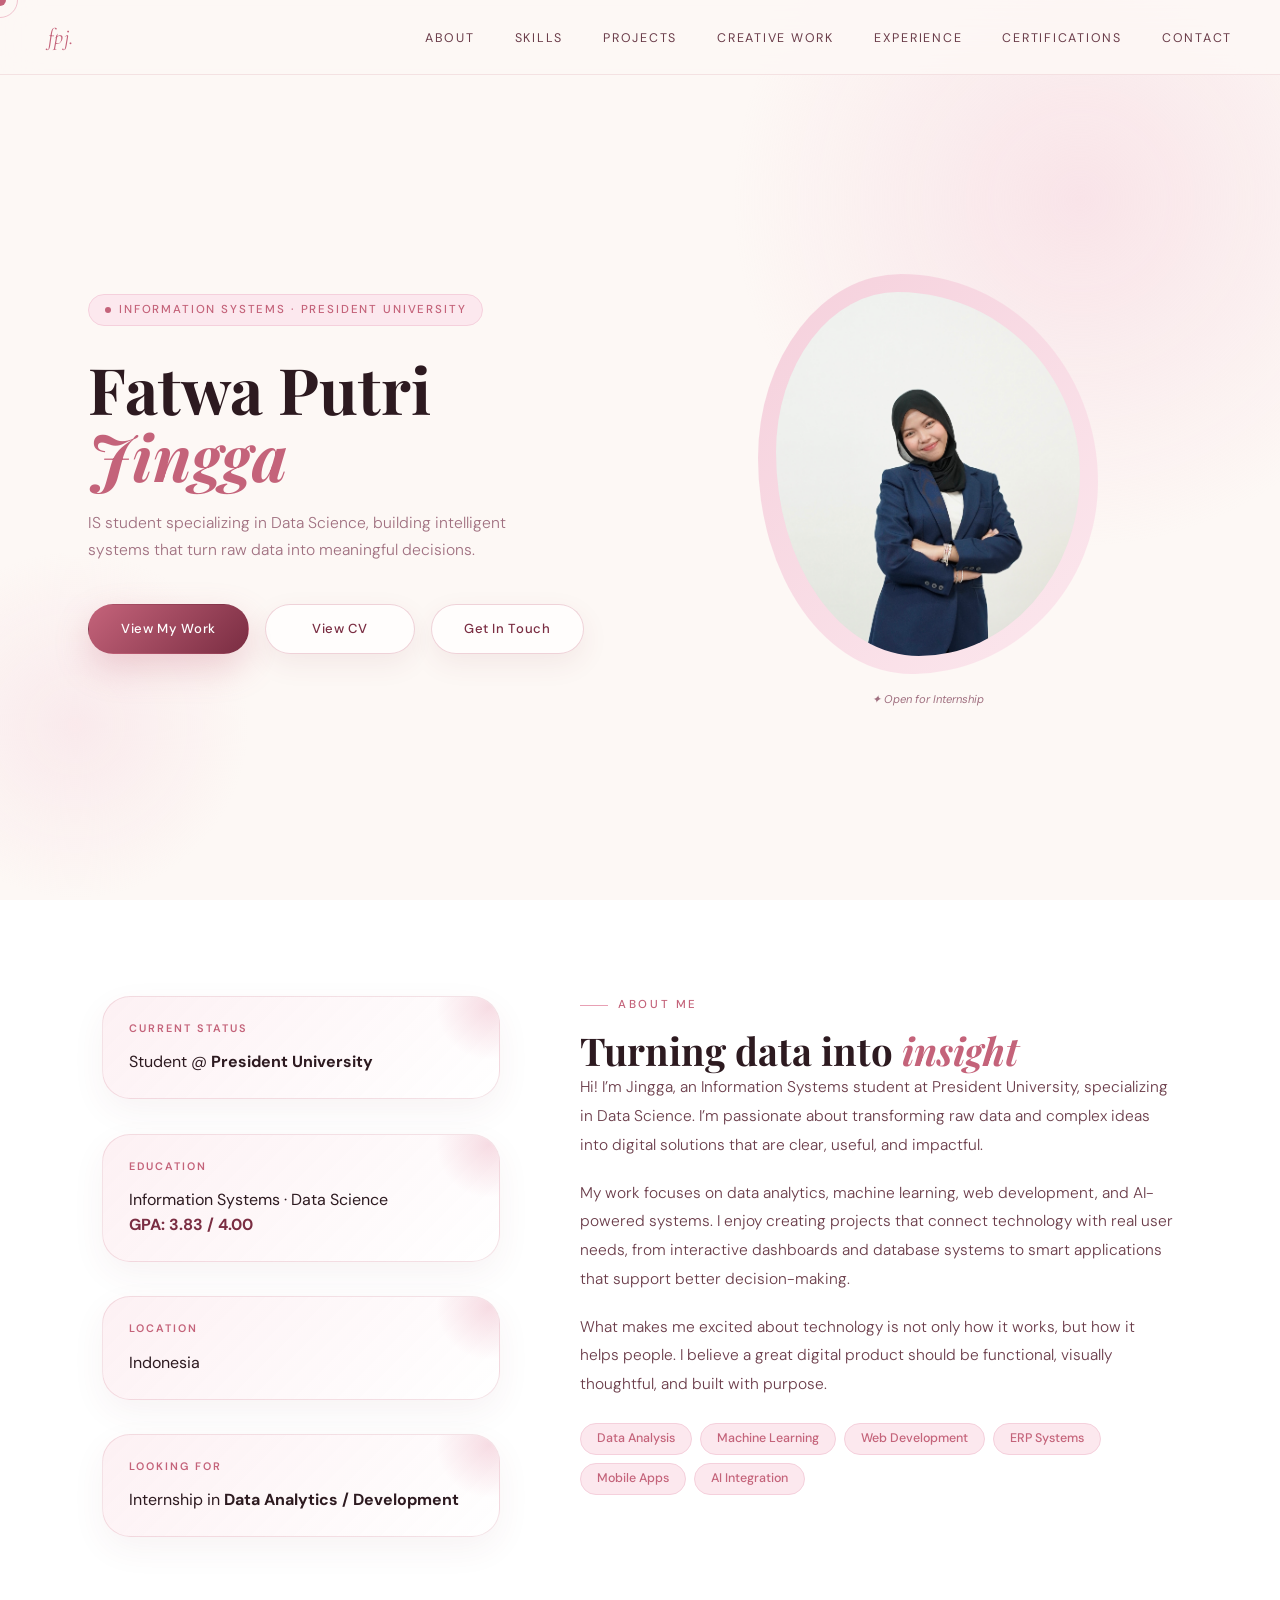
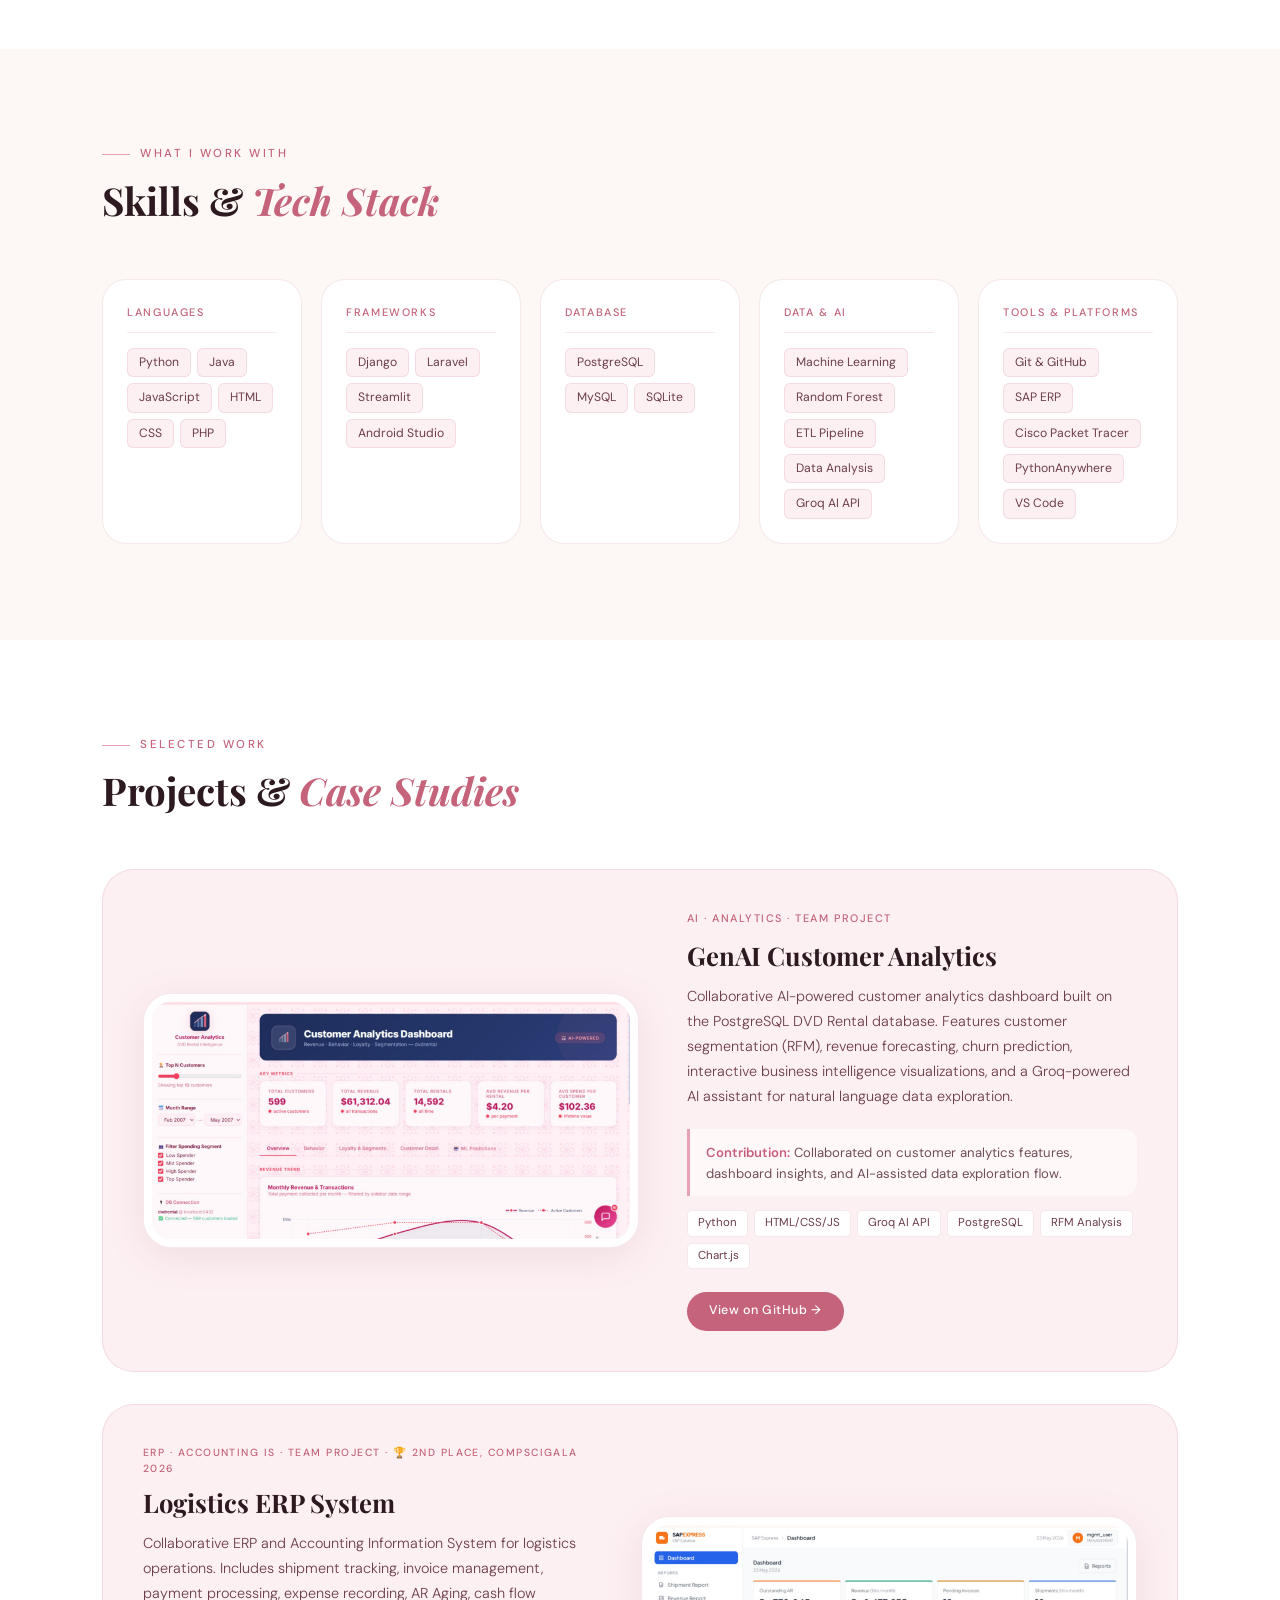
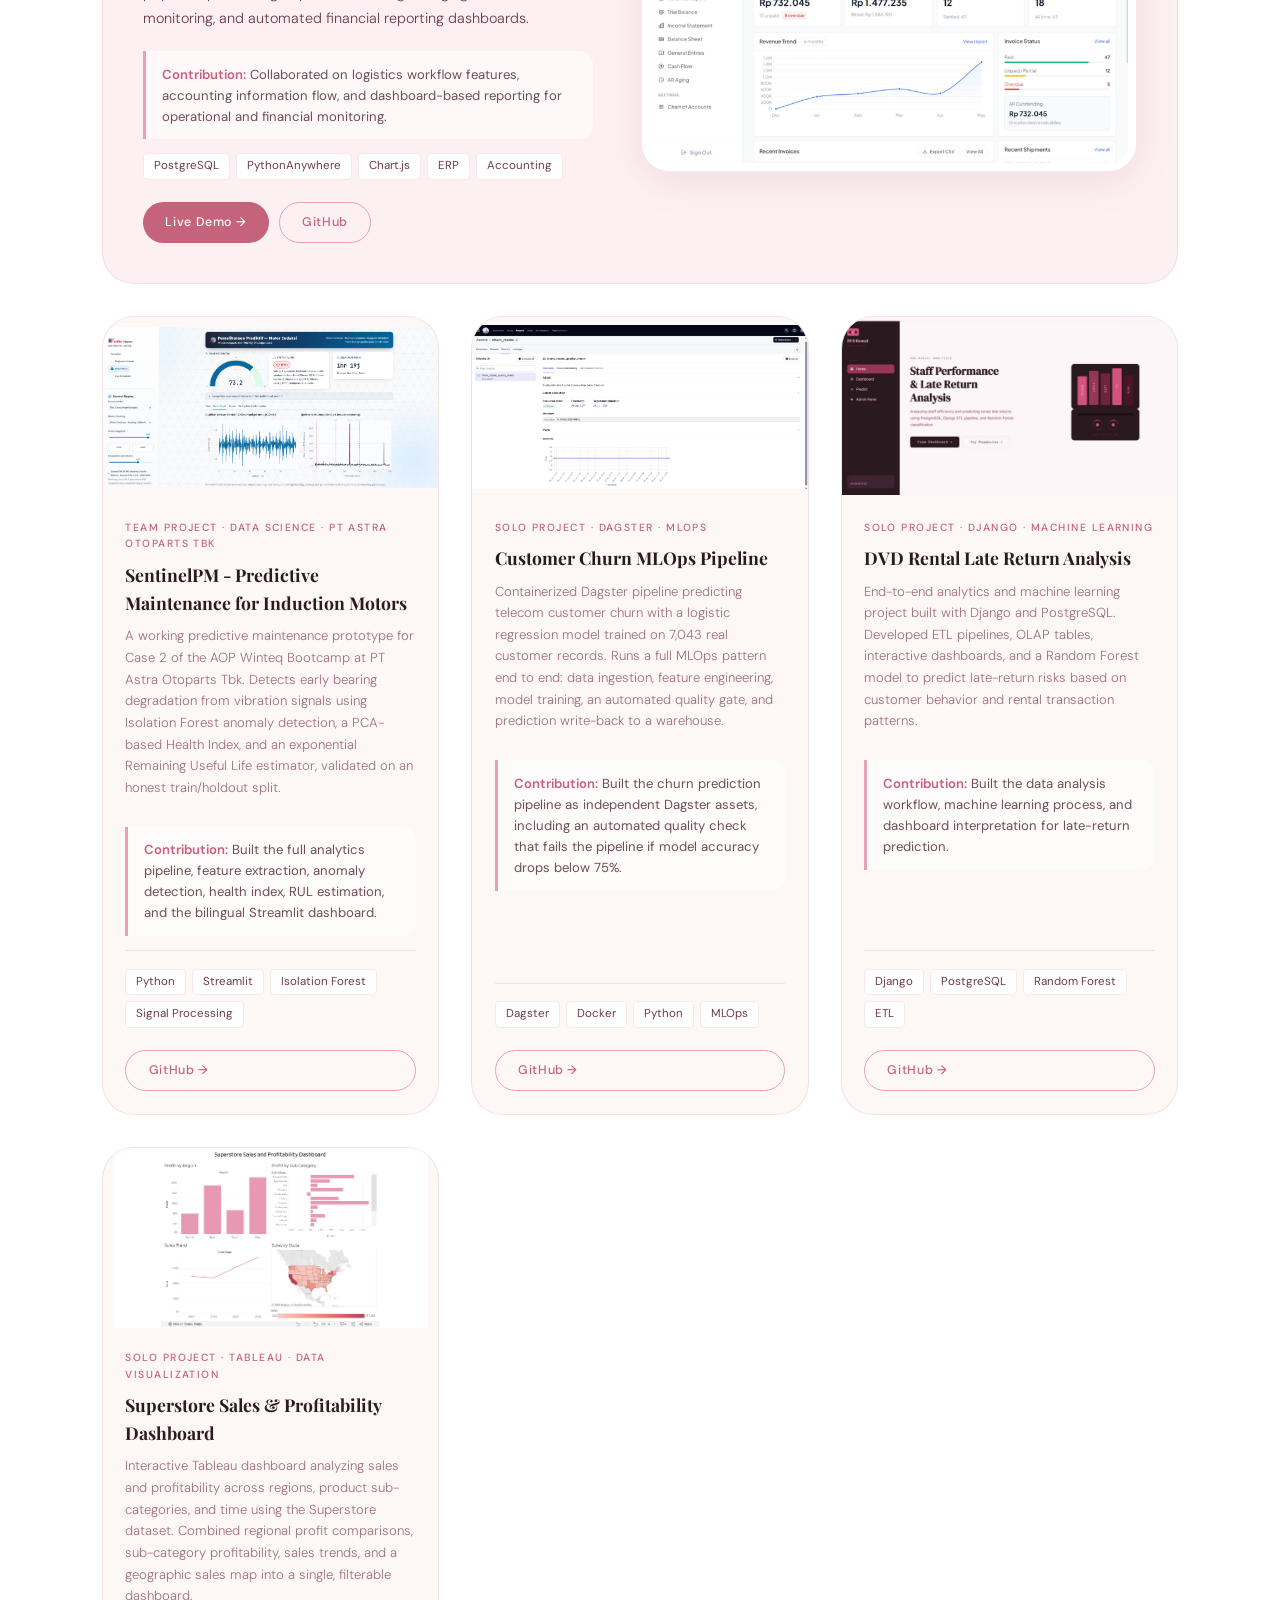
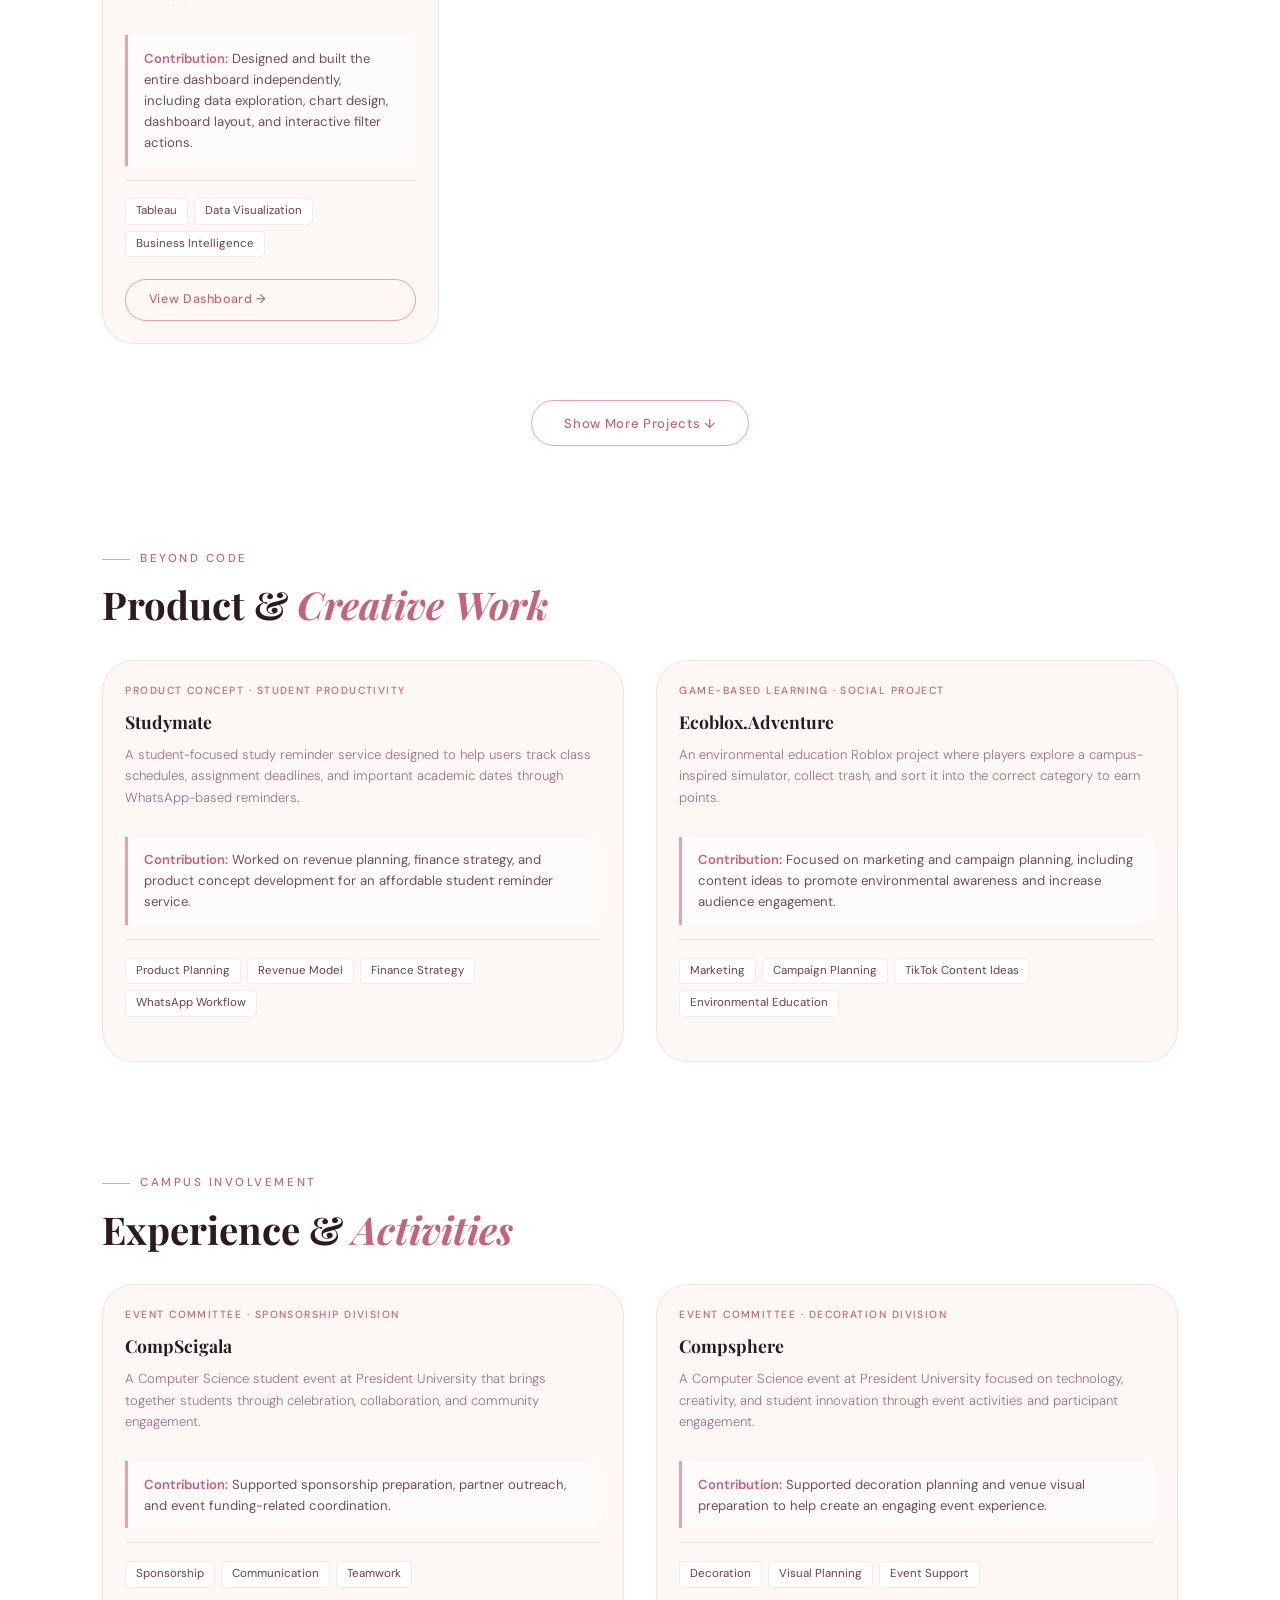
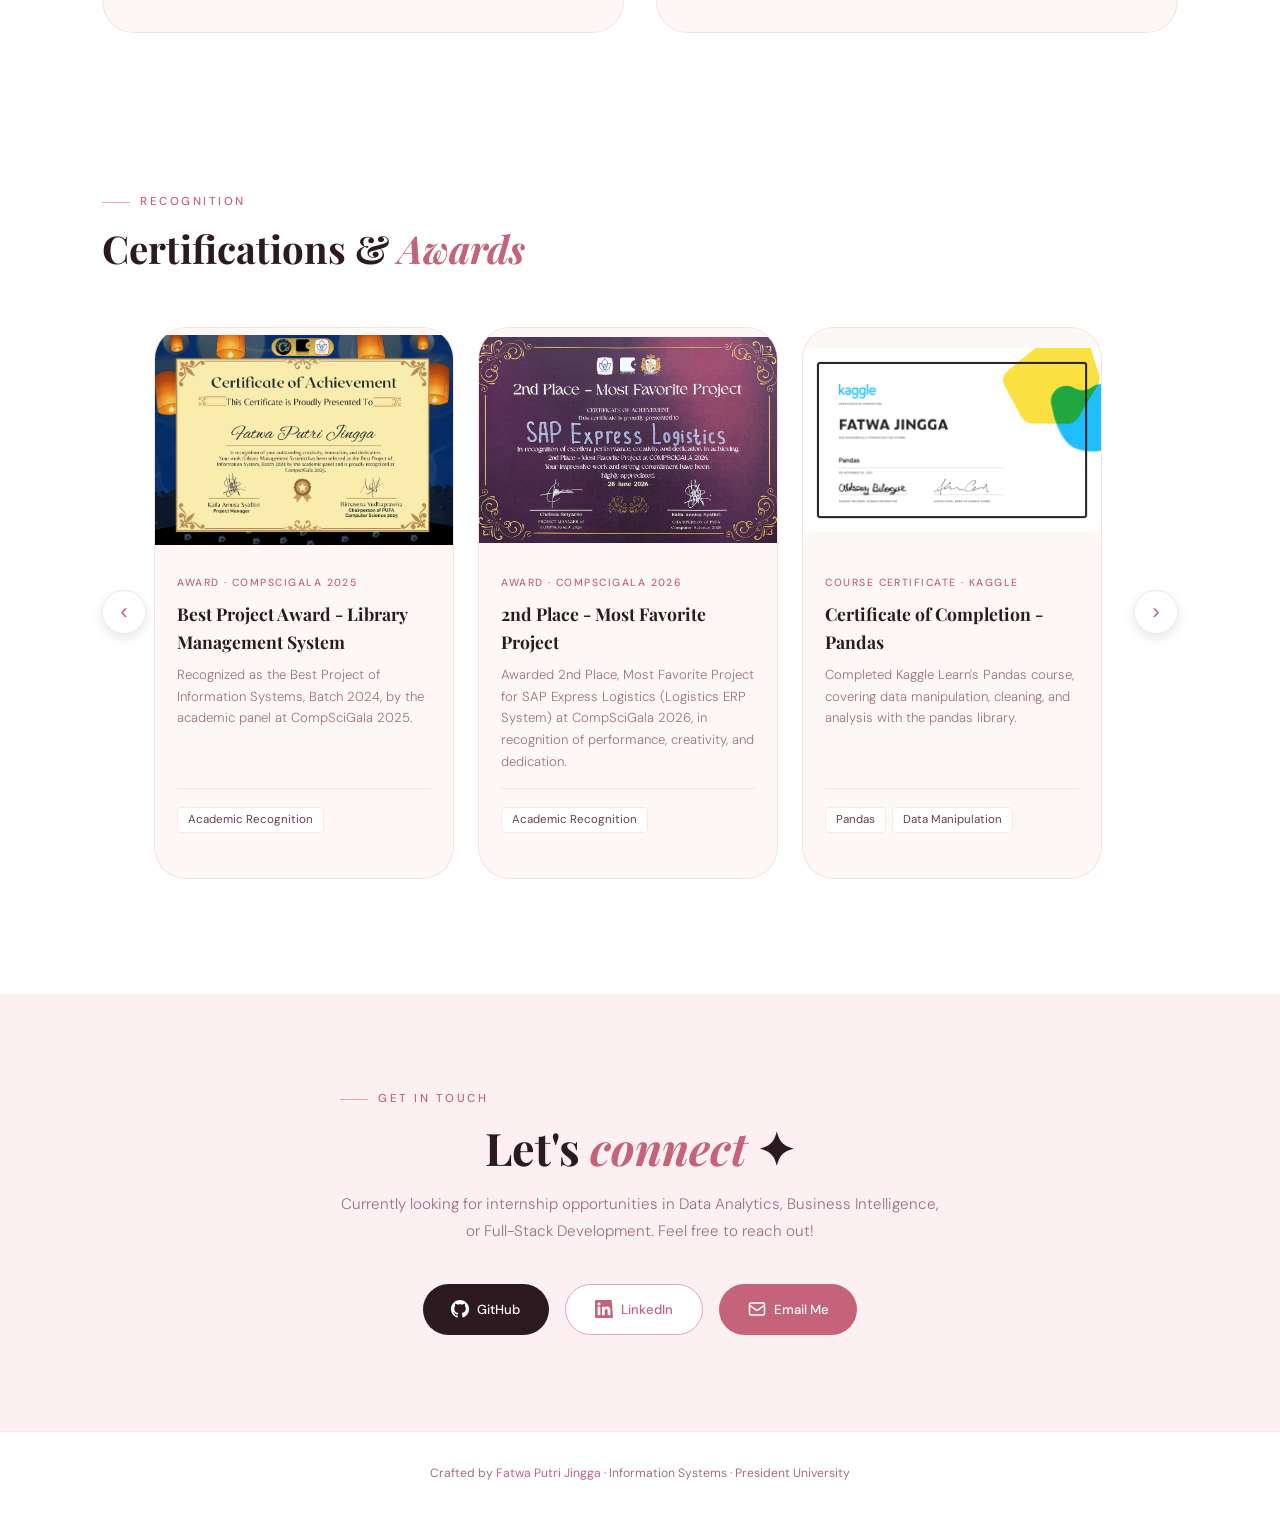
==== commit 1b1e6f34: "Change the name of the footer" ====
--- a/index.html
+++ b/index.html
@@ -821,7 +821,7 @@
 
   <!-- ========== FOOTER ========== -->
   <footer class="footer">
-    <p>Crafted with by <span>Fatwa Putri Jingga</span> · Information Systems · President University</p>
+    <p>Crafted by <span>Fatwa Putri Jingga</span> · Information Systems · President University</p>
   </footer>
 
   <!-- Script -->
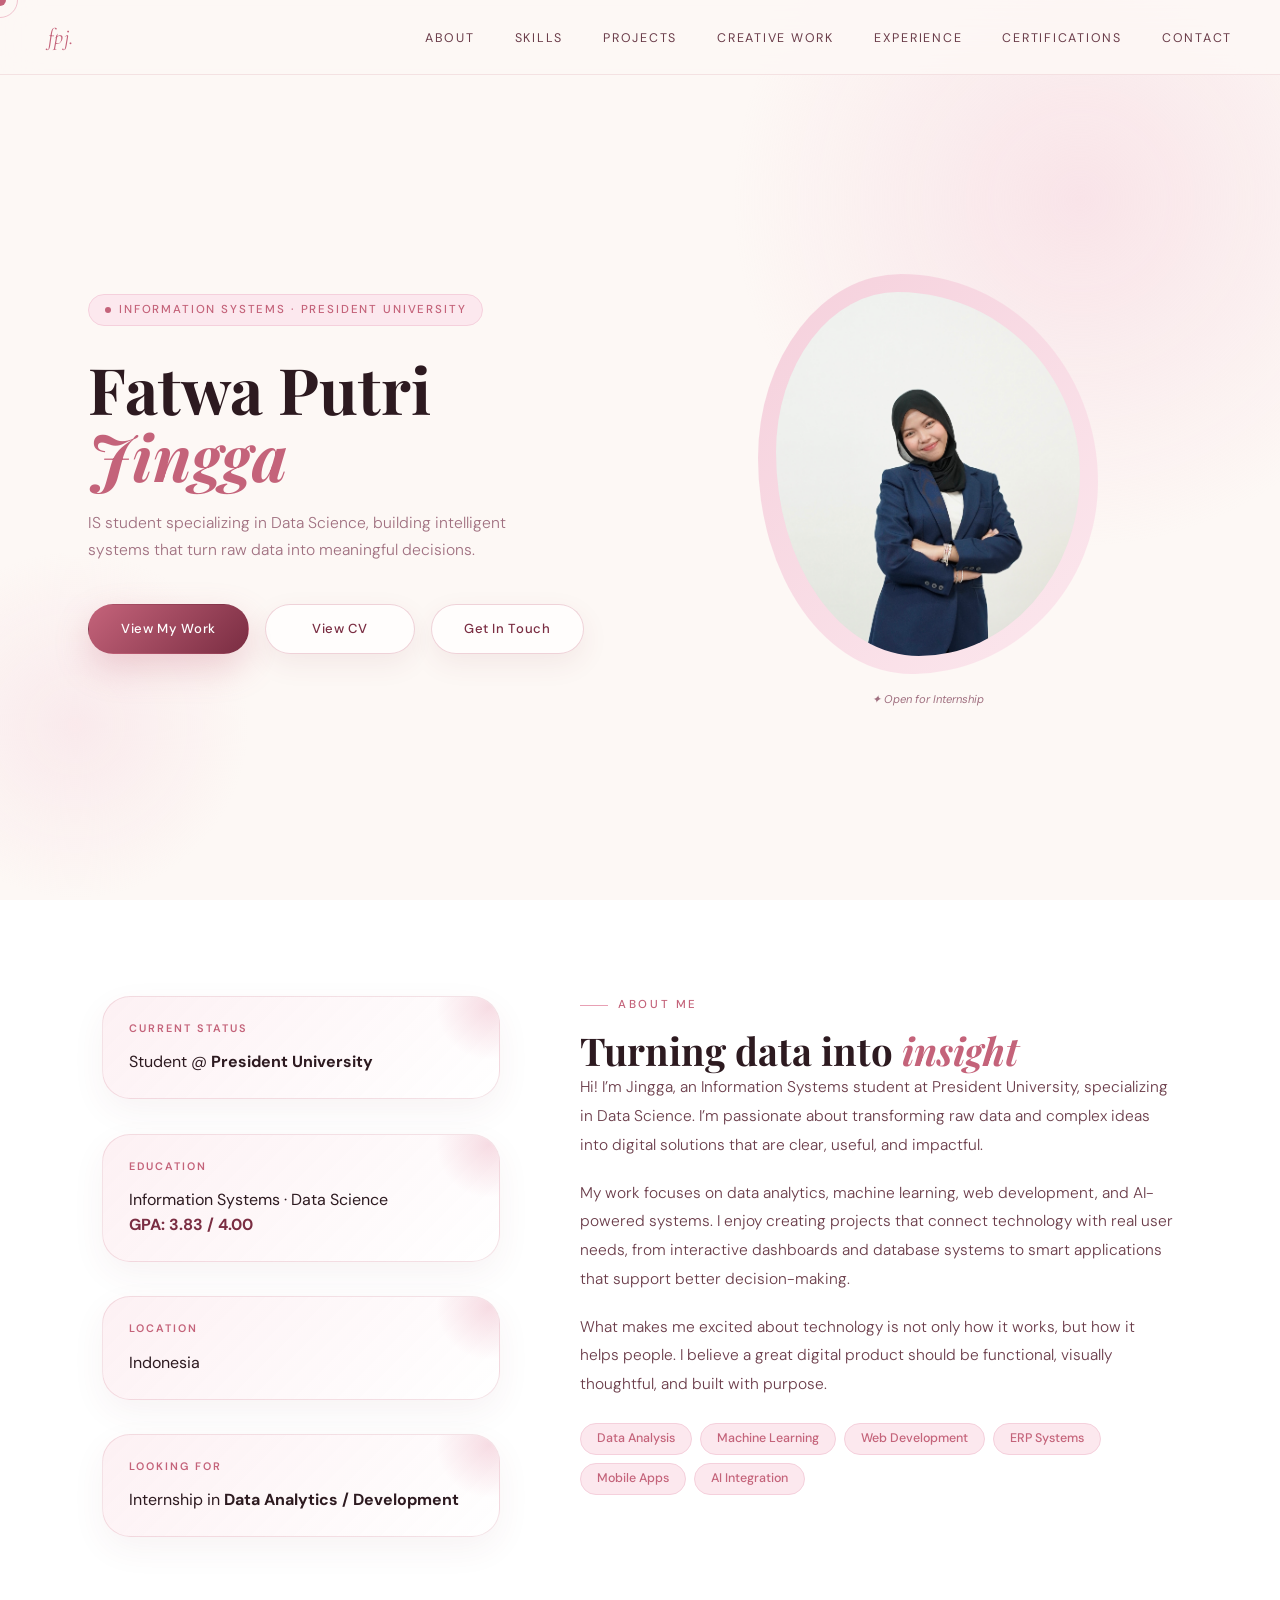
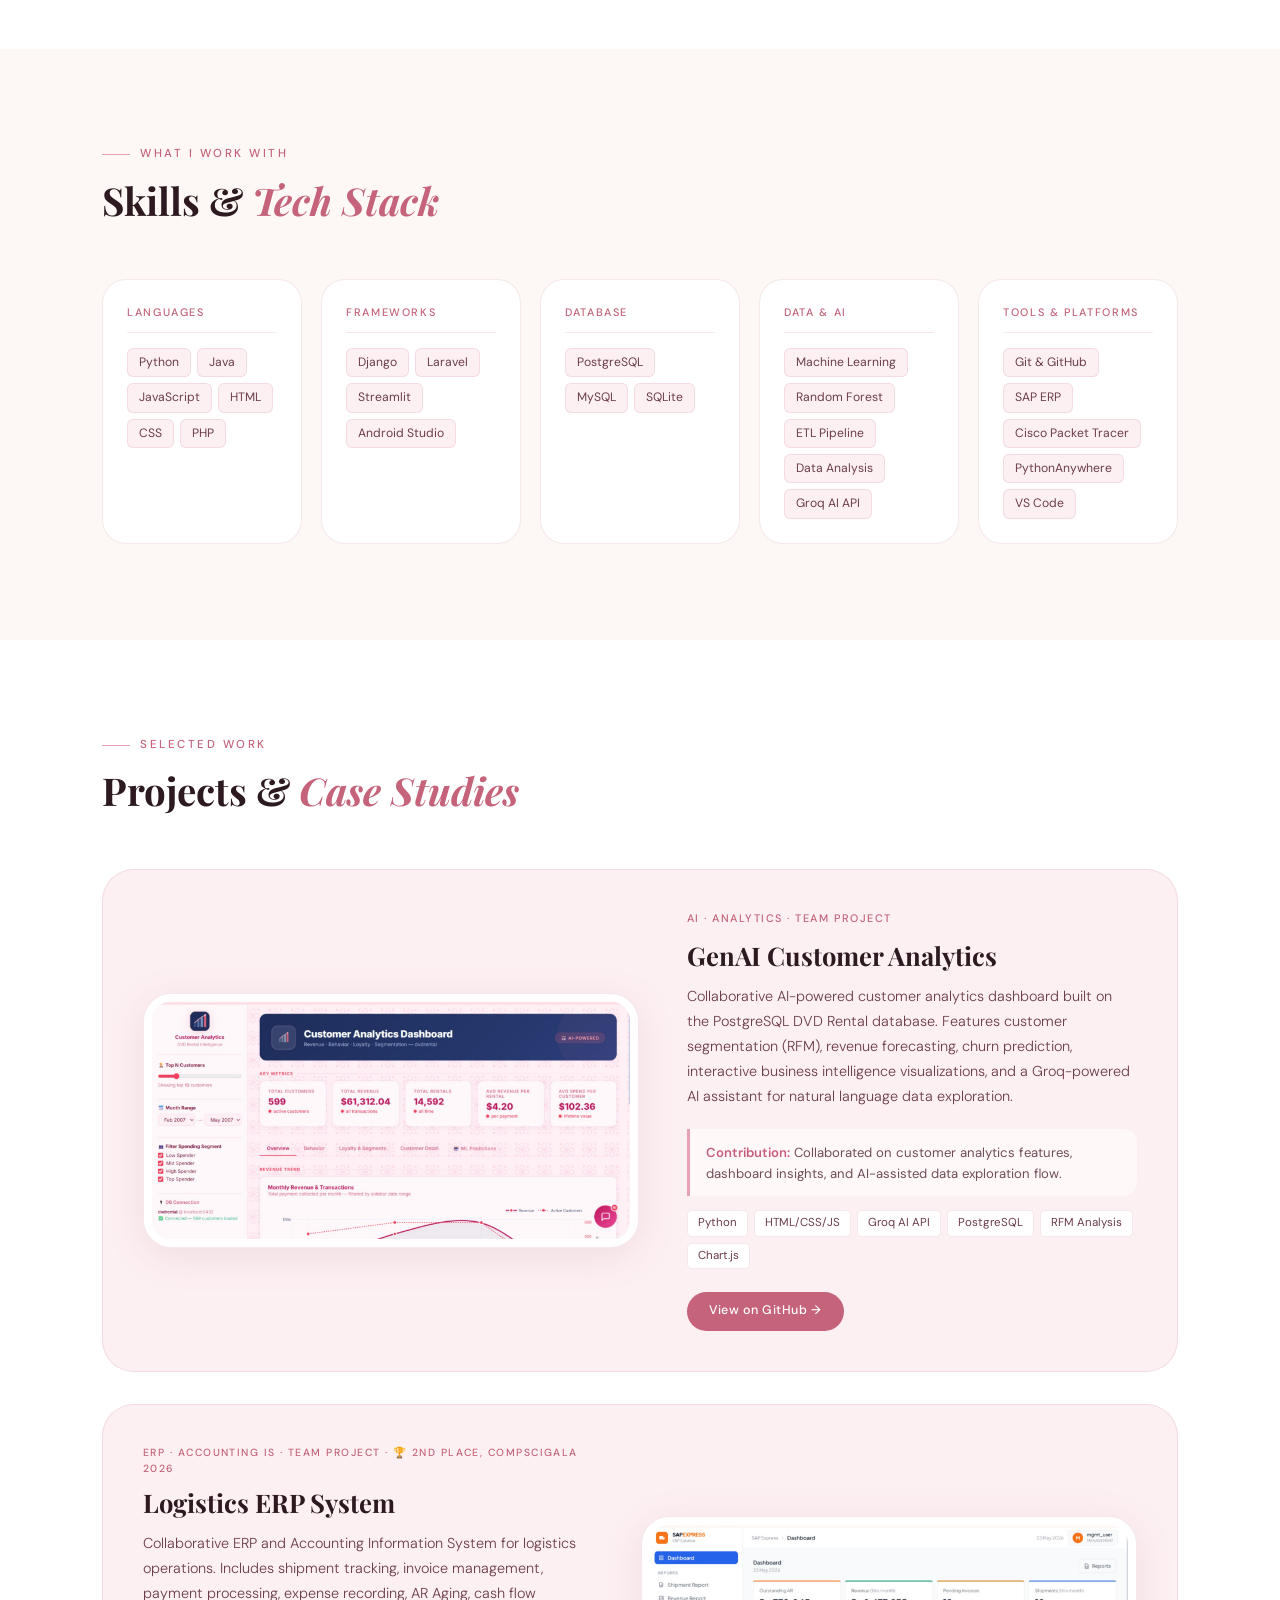
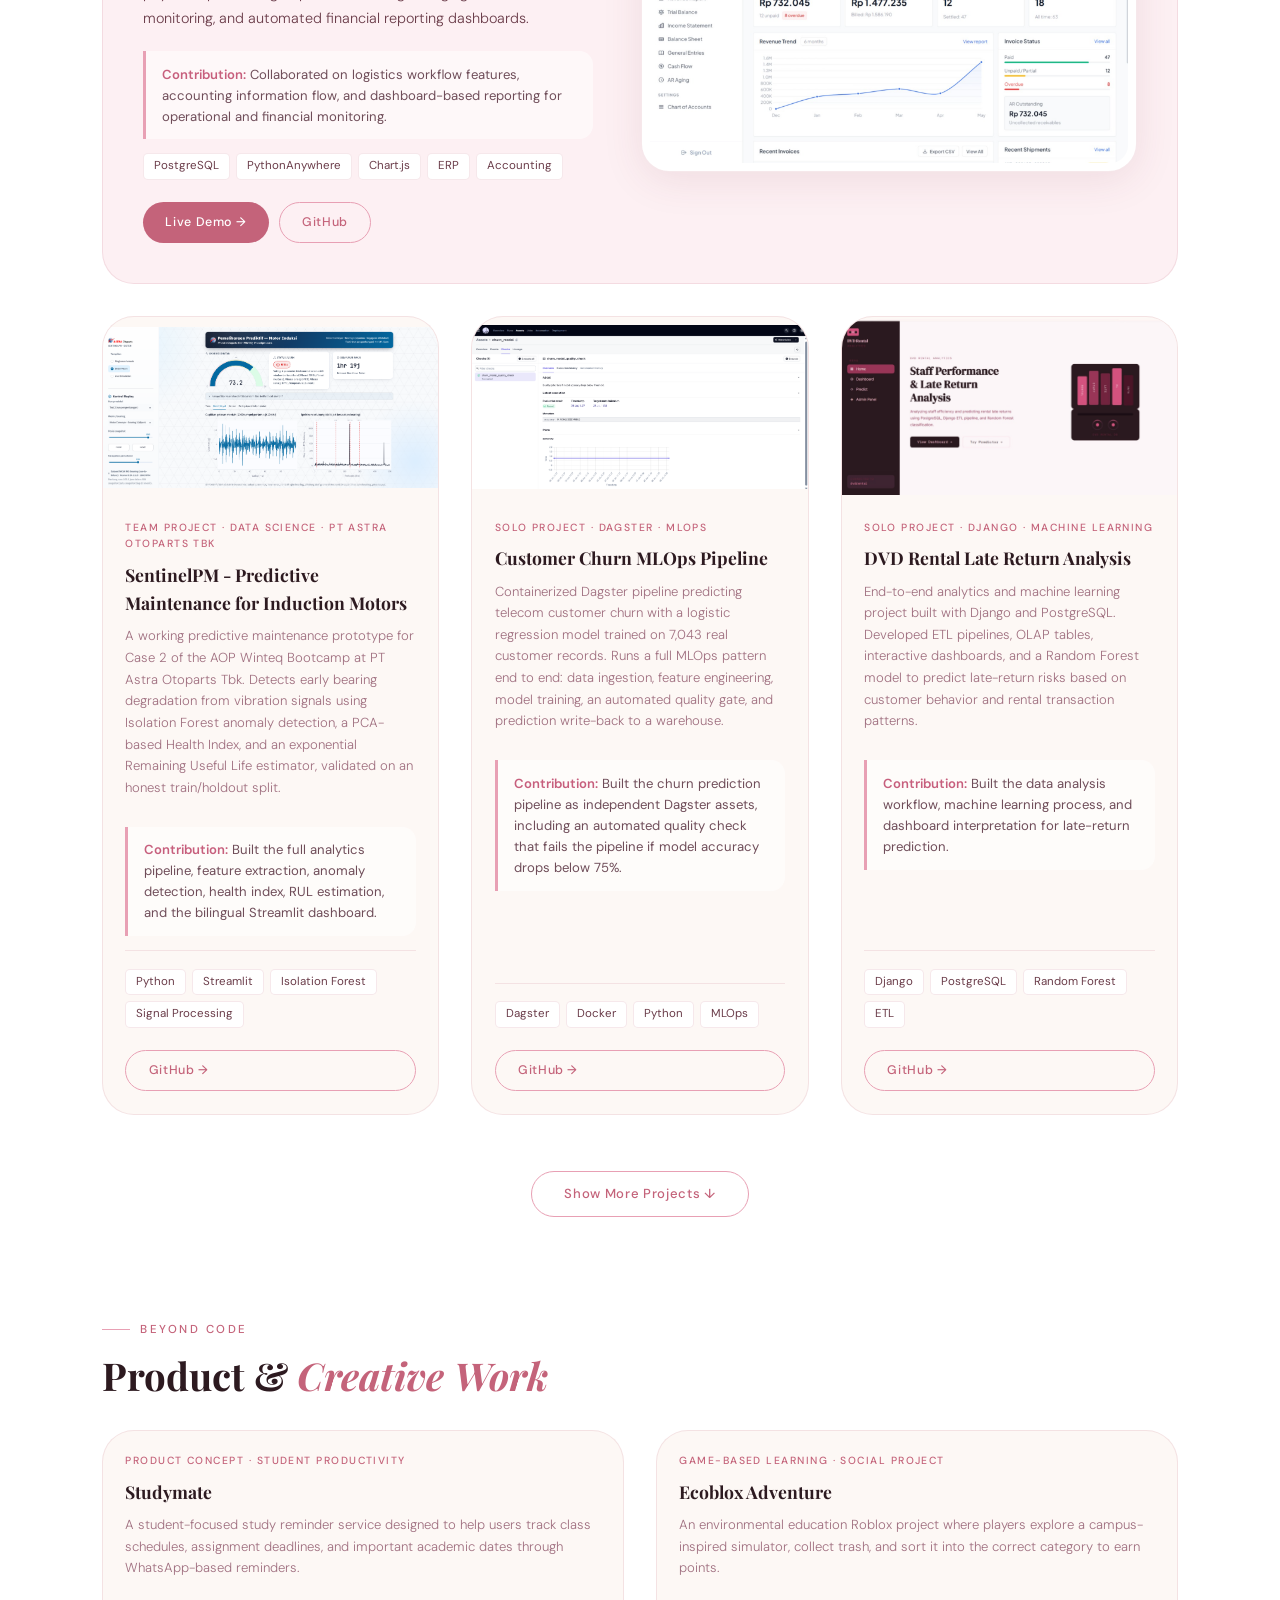
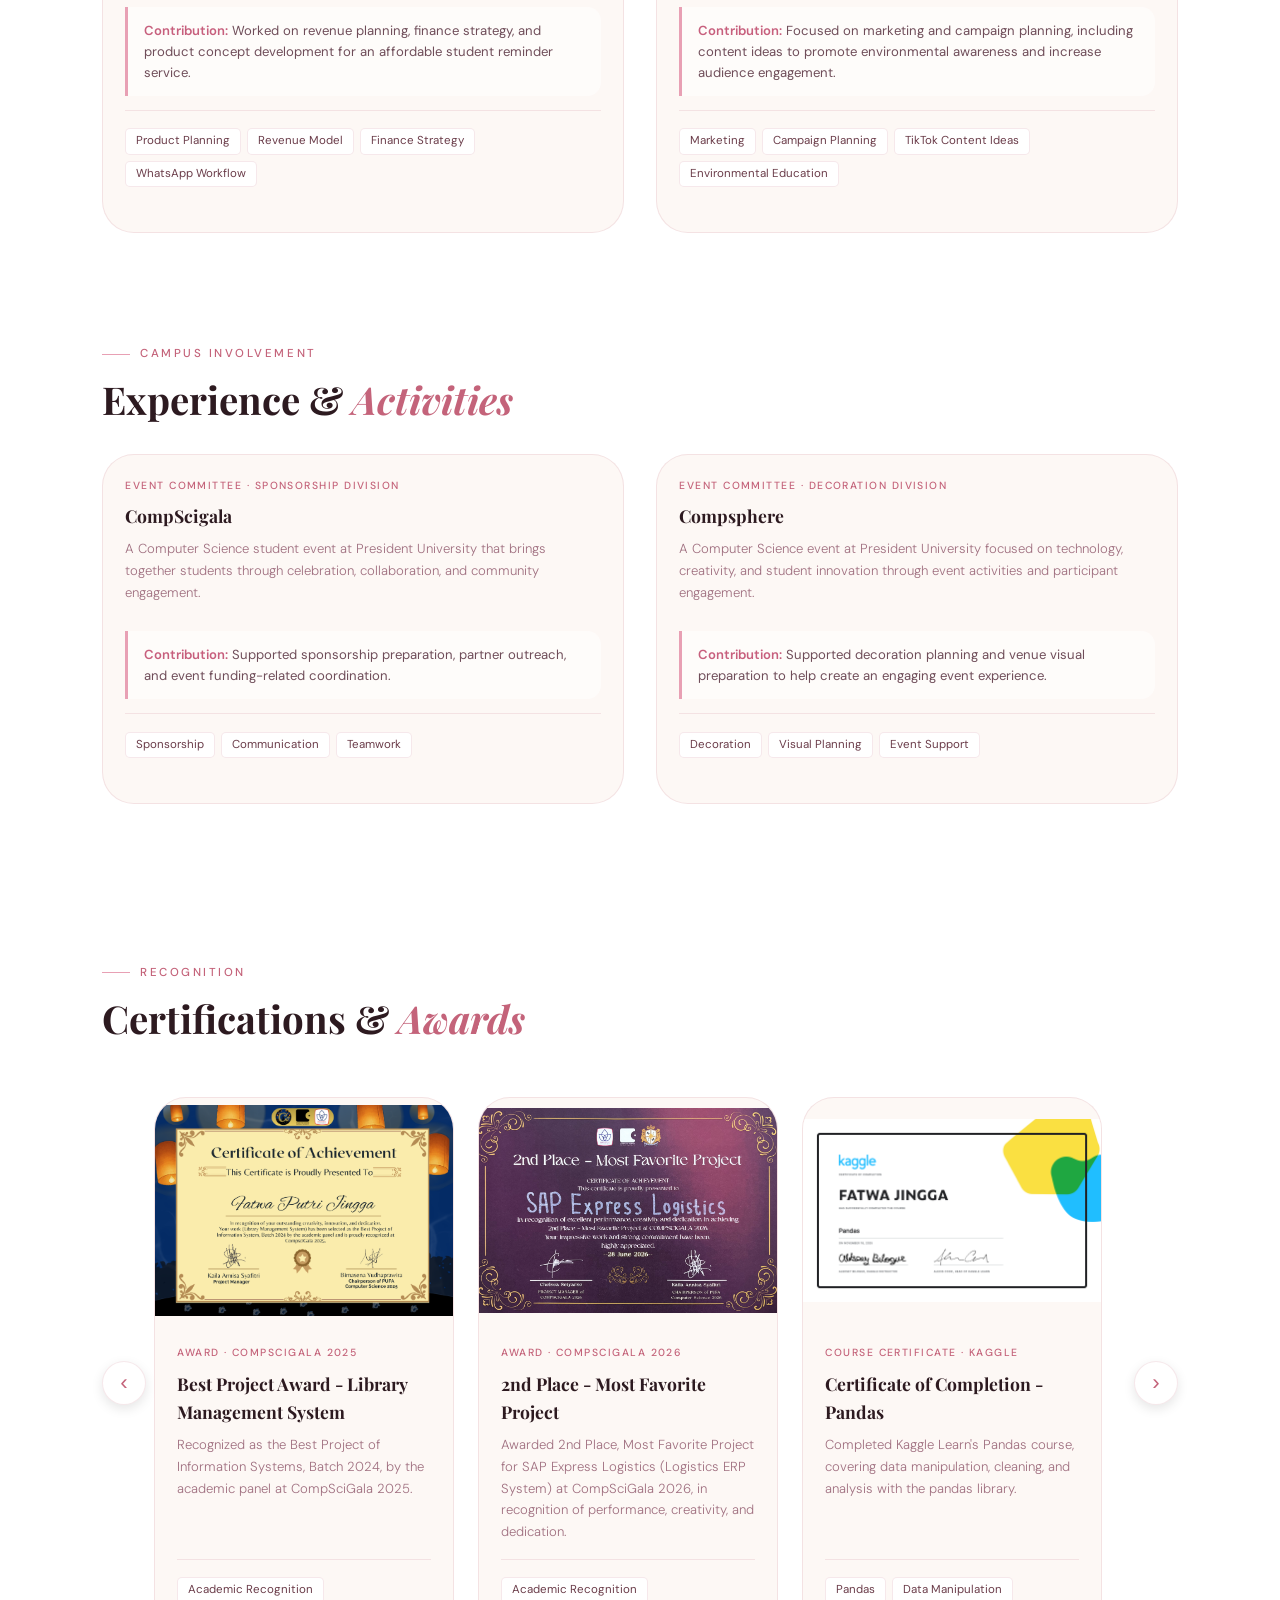
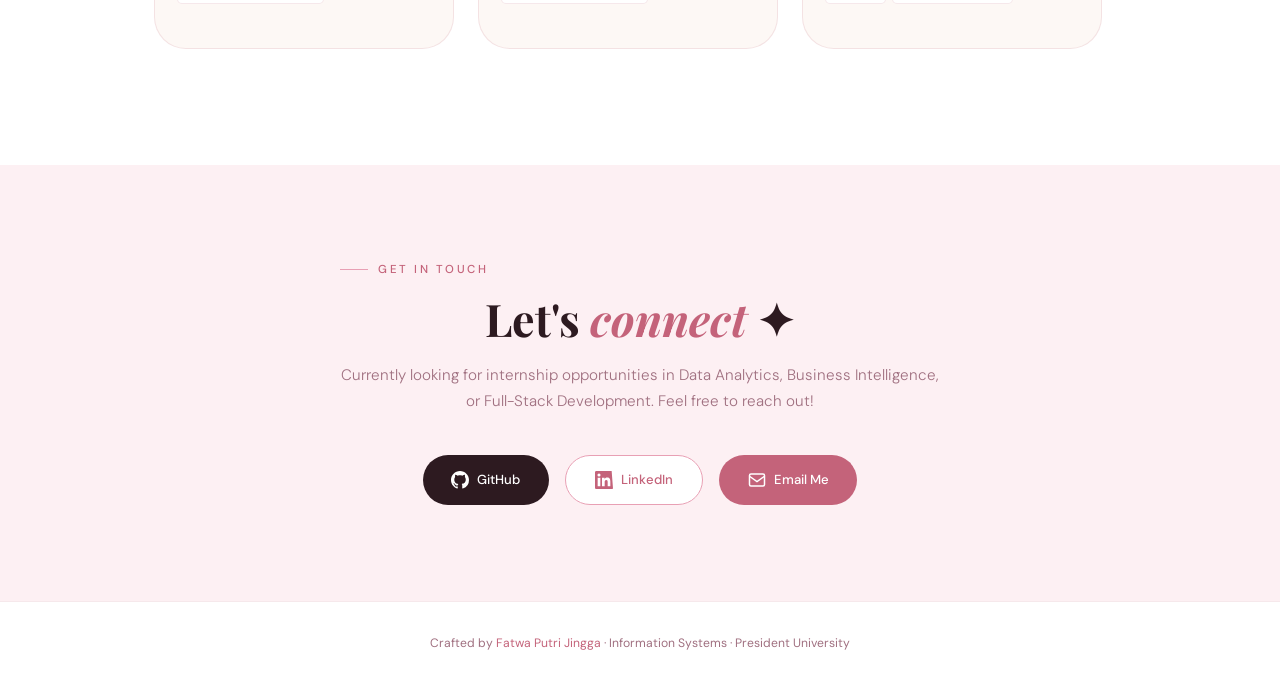
==== commit cb92b0c9: "Adjust featured projects order and fix section styling" ====
--- a/index.html
+++ b/index.html
@@ -523,7 +523,7 @@
           </div>
         </div>
 
-        <div class="project-card reveal">
+        <div class="project-card reveal project-extra">
           <div class="card-img">
             <img src="assets/images/superstore-dashboard.png" alt="Superstore Sales and Profitability Dashboard" class="project-image">
           </div>
@@ -595,7 +595,7 @@
         <div class="project-card reveal">
           <div class="card-body">
             <div class="card-badge">Game-Based Learning · Social Project</div>
-            <h3 class="card-title">Ecoblox.Adventure</h3>
+            <h3 class="card-title">Ecoblox Adventure</h3>
 
             <p class="card-desc">
               An environmental education Roblox project where players explore a campus-inspired simulator, collect trash, and sort it into the correct category to earn points.
